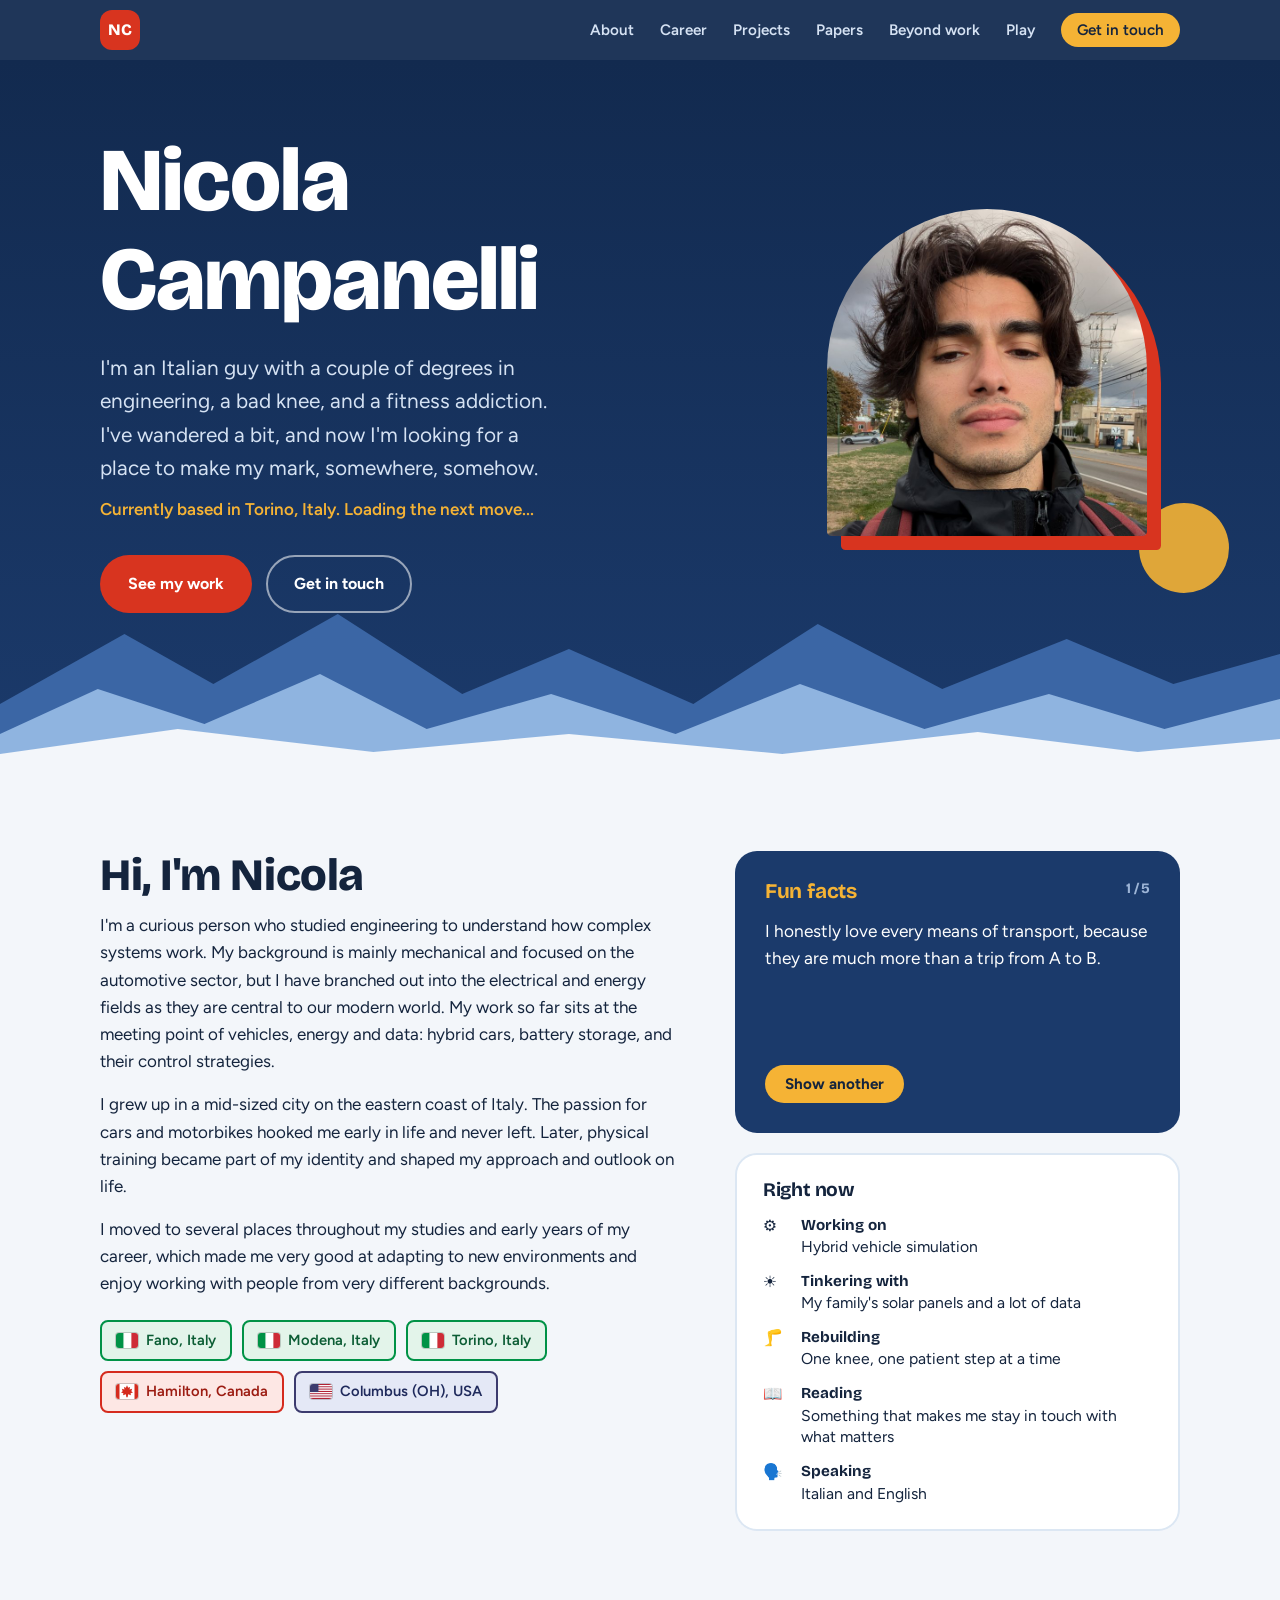
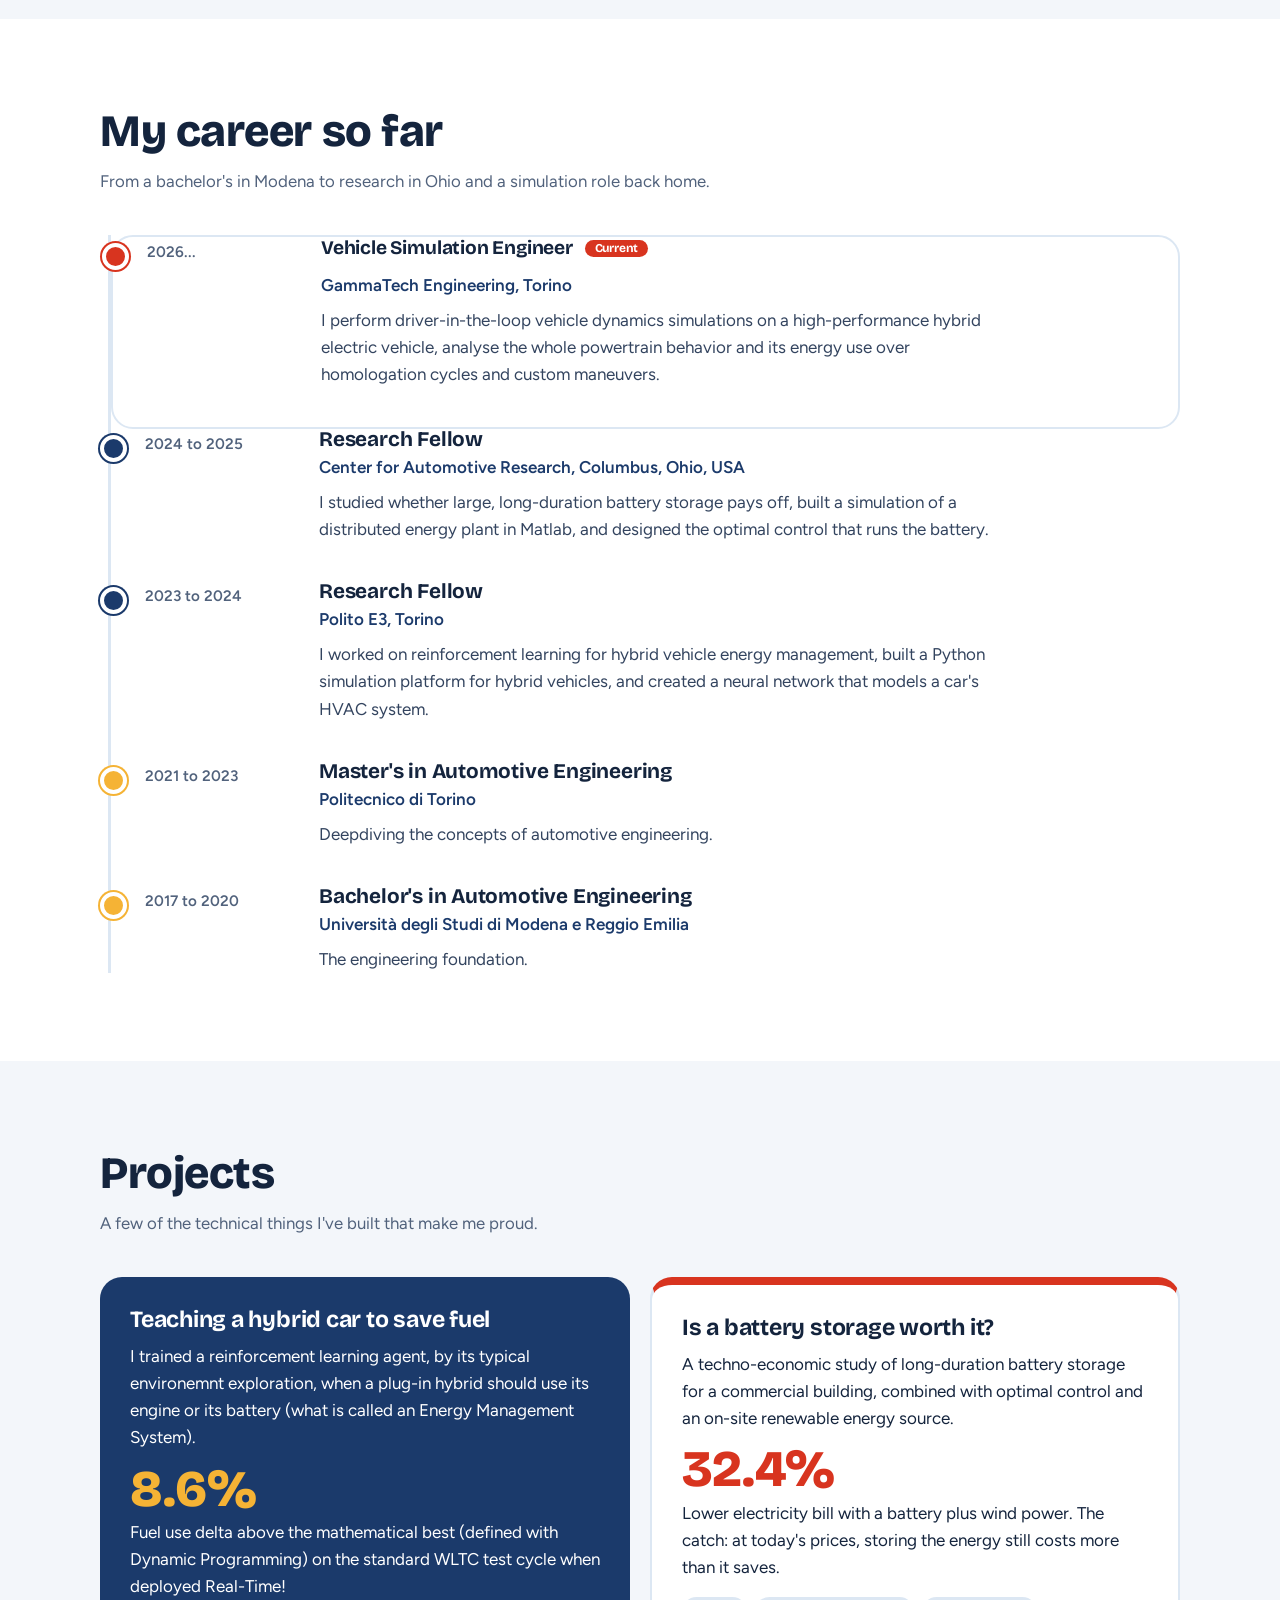
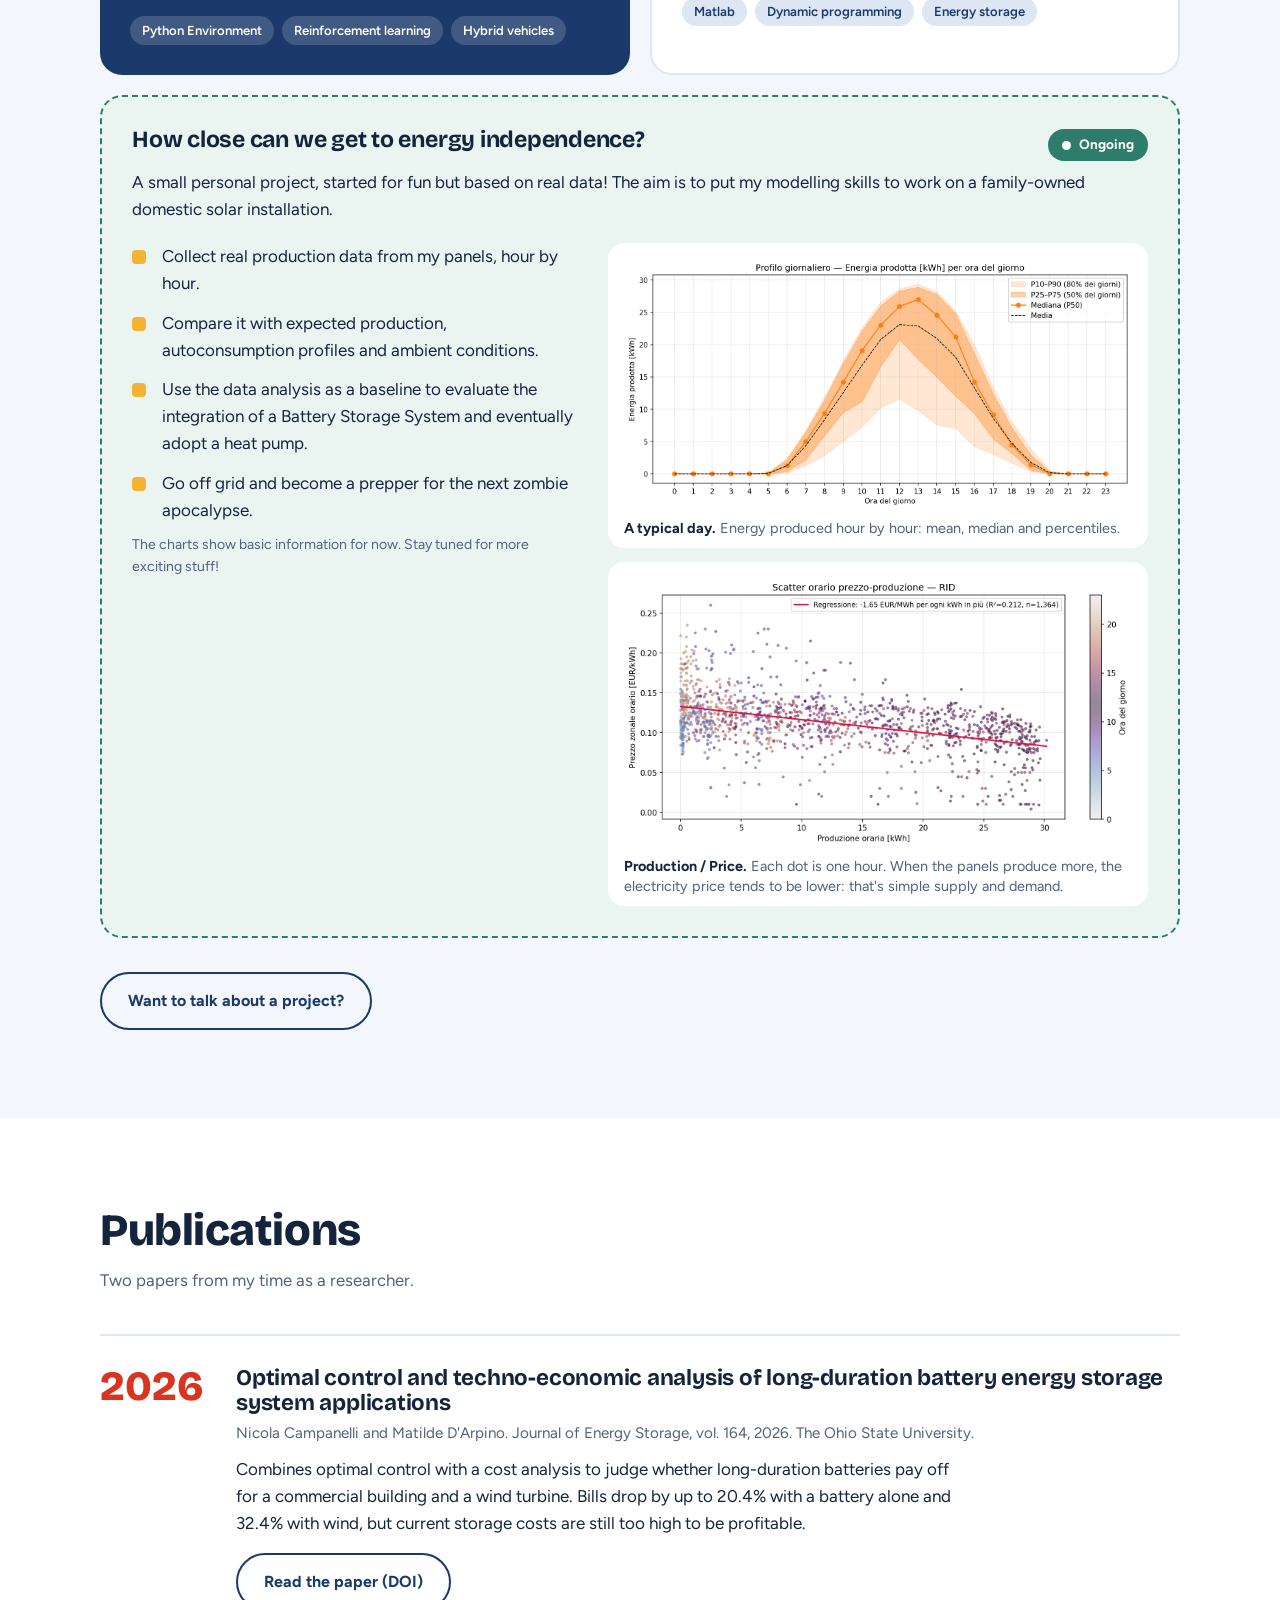
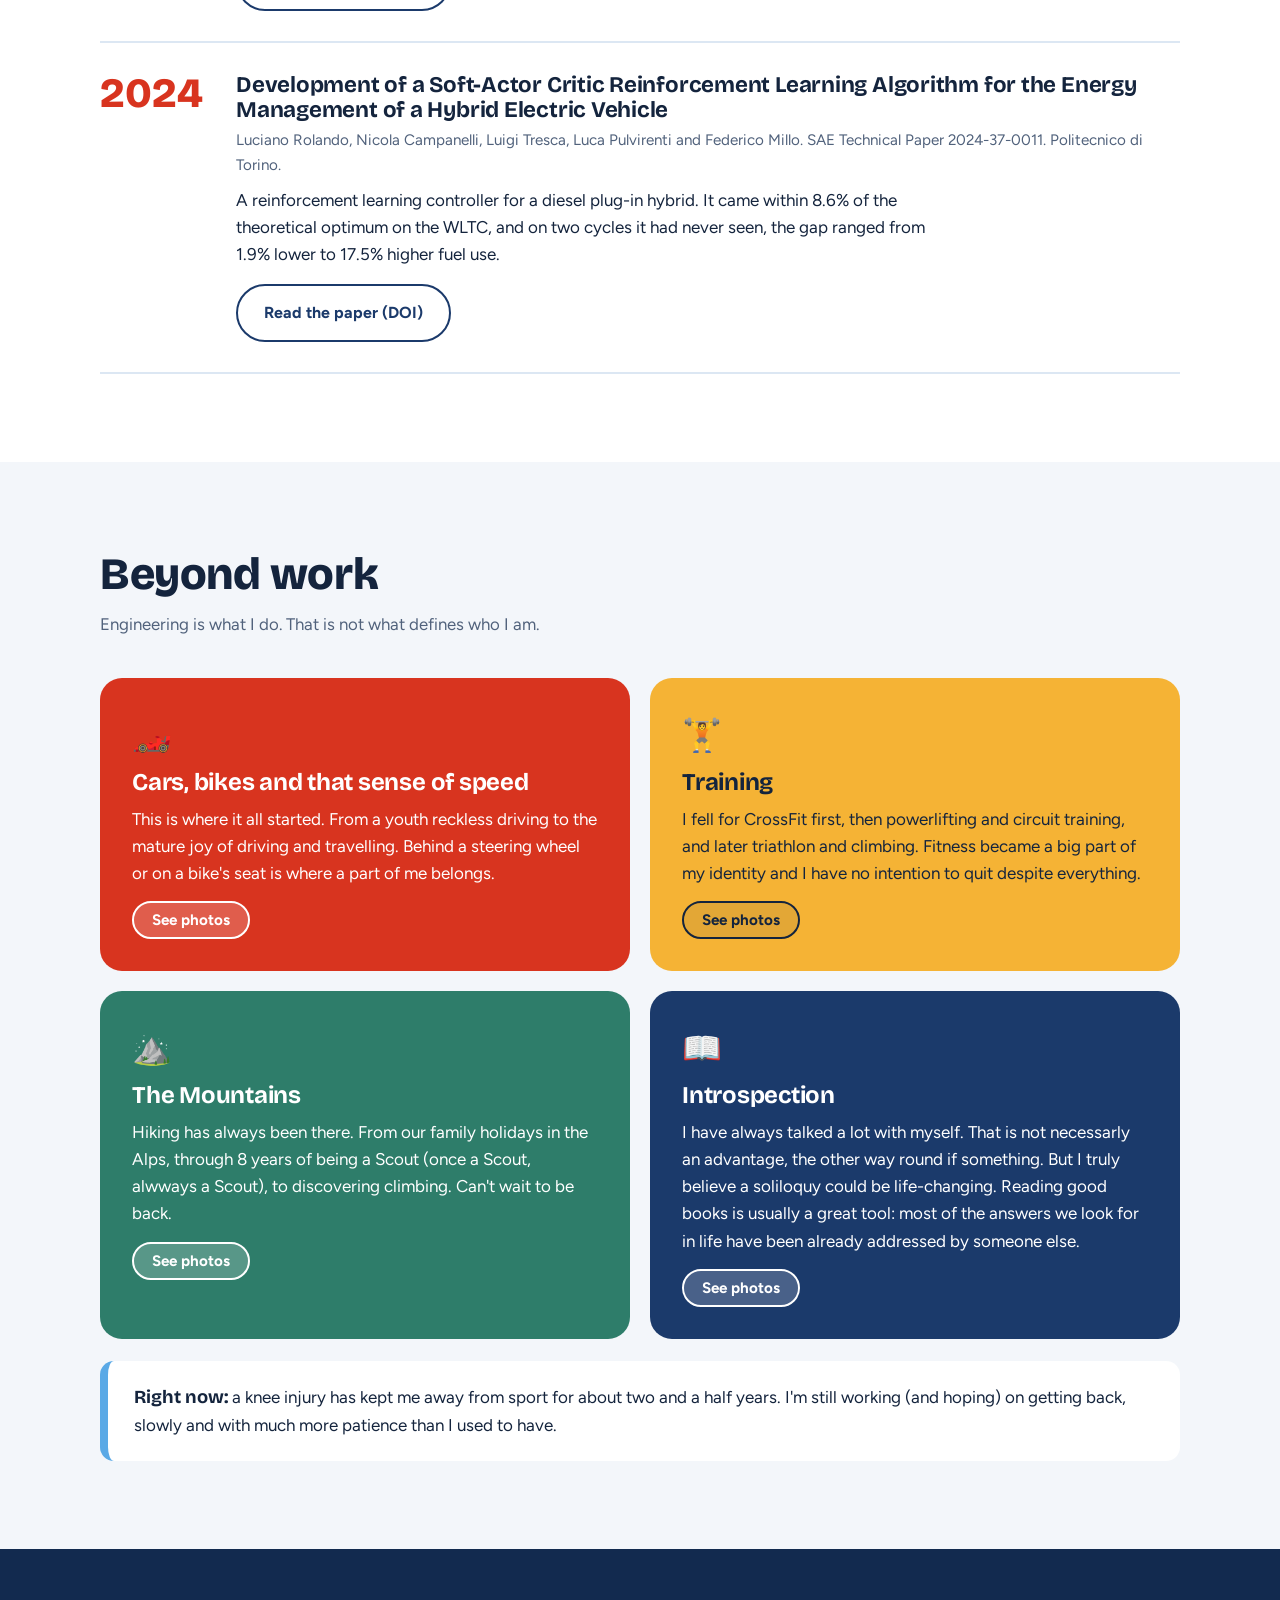
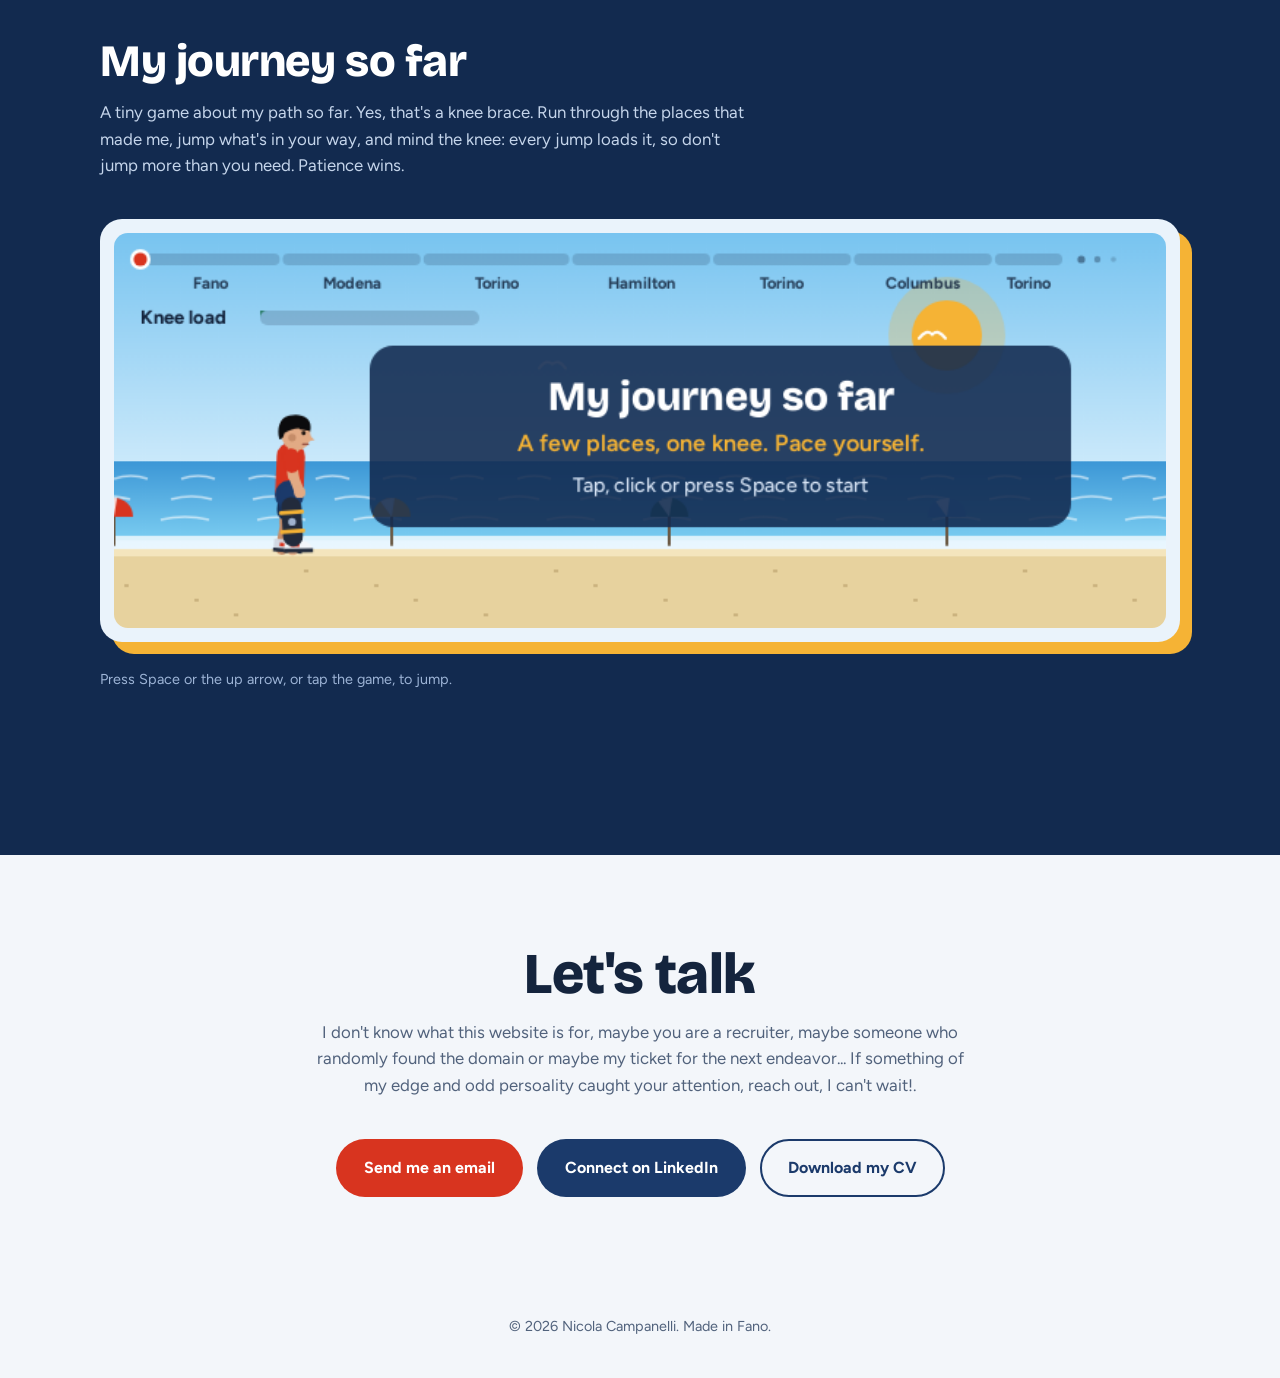
==== index.html @ a899ce7f "Add files via upload" ====
<!DOCTYPE html>
<html lang="en">
<head>
<meta charset="utf-8">
<meta name="viewport" content="width=device-width, initial-scale=1">
<title>Nicola | Not lost, on his own path</title>
<meta name="description" content="Nicola Campanelli is a simulation engineer from Torino, Italy, working on hybrid vehicles, energy management and battery storage.">
<link rel="preconnect" href="https://fonts.googleapis.com">
<link rel="preconnect" href="https://fonts.gstatic.com" crossorigin>
<link href="https://fonts.googleapis.com/css2?family=Bricolage+Grotesque:opsz,wght@12..96,500;12..96,700;12..96,800&family=Figtree:wght@400;500;600;700&display=swap" rel="stylesheet">
<style>
:root{
  --bg:#F3F6FA; --ink:#14243D; --navy:#1B3A6B; --navy-deep:#122A4F;
  --red:#D8341F; --amber:#F5B335; --pine:#2E7D6A; --sky:#5AA9E6;
  --mist:#DCE7F3; --muted:#51627C; --white:#fff;
  --display:'Bricolage Grotesque','Segoe UI',system-ui,sans-serif;
  --body:'Figtree','Segoe UI',system-ui,sans-serif;
}
*{box-sizing:border-box;margin:0;padding:0}
html{scroll-behavior:smooth;scroll-padding-top:72px}
body{font-family:var(--body);background:var(--bg);color:var(--ink);line-height:1.6;font-size:17px;-webkit-font-smoothing:antialiased}
img,svg,canvas{display:block;max-width:100%}
a{color:inherit}
:focus-visible{outline:3px solid var(--amber);outline-offset:3px;border-radius:4px}
.wrap{width:min(1080px,92vw);margin-inline:auto}
section{padding:88px 0}
h1,h2,h3{font-family:var(--display);line-height:1.1;letter-spacing:-.01em}
h2{font-size:clamp(2rem,4.2vw,2.8rem);font-weight:800;margin-bottom:12px}
.lede{color:var(--muted);max-width:60ch;margin-bottom:40px;font-size:1.05rem}

/* Buttons */
.btn{display:inline-flex;align-items:center;gap:8px;padding:14px 26px;border-radius:999px;font-weight:700;font-size:1rem;text-decoration:none;border:2px solid transparent;cursor:pointer;font-family:var(--body);transition:transform .15s ease, background .15s ease}
.btn:hover{transform:translateY(-2px)}
.btn-red{background:var(--red);color:#fff}
.btn-red:hover{background:#b92a17}
.btn-ghost{border-color:rgba(255,255,255,.55);color:#fff}
.btn-ghost:hover{background:rgba(255,255,255,.12)}
.btn-dark{background:var(--navy);color:#fff}
.btn-dark:hover{background:var(--navy-deep)}
.btn-line{border-color:var(--navy);color:var(--navy)}
.btn-line:hover{background:var(--navy);color:#fff}

/* Nav */
nav{position:sticky;top:0;z-index:20;background:rgba(18,42,79,.94);backdrop-filter:blur(8px)}
nav .wrap{display:flex;justify-content:space-between;align-items:center;height:60px}
.logo{font-family:var(--display);font-weight:800;color:#fff;text-decoration:none;font-size:1.15rem}
nav ul{display:flex;gap:26px;list-style:none}
nav ul a{color:#D5E2F3;text-decoration:none;font-weight:600;font-size:.95rem}
nav ul a:hover{color:#fff}
nav ul a.nav-cta{background:var(--amber);color:var(--ink);padding:8px 16px;border-radius:999px}

/* Hero */
.hero{background:linear-gradient(180deg,var(--navy-deep) 0%,var(--navy) 100%);color:#fff;padding:72px 0 0;position:relative;overflow:hidden}
.hero .wrap{display:grid;grid-template-columns:1.25fr .75fr;gap:48px;align-items:center;padding-bottom:150px}
.hero h1{font-size:clamp(3rem,7.5vw,5.6rem);font-weight:800;margin-bottom:22px}
.hero p.tag{font-size:clamp(1.1rem,2vw,1.3rem);color:#D5E2F3;max-width:36ch;margin-bottom:12px}
.hero p.where{color:var(--amber);font-weight:600;margin-bottom:32px}
.hero .actions{display:flex;flex-wrap:wrap;gap:14px}
.portrait{justify-self:center;width:min(320px,70vw);aspect-ratio:560/572;border-radius:999px 999px 28px 28px;object-fit:cover;box-shadow:14px 14px 0 var(--red);background:var(--mist)}
.sun{position:absolute;right:4%;bottom:170px;width:90px;height:90px;border-radius:50%;background:var(--amber);opacity:.9;z-index:0}
.hero .wrap{position:relative;z-index:1}
.ridge{position:absolute;left:0;right:0;bottom:-1px;width:100%;height:170px;z-index:2}

/* About */
.about-grid{display:grid;grid-template-columns:1.3fr 1fr;gap:56px;align-items:start}
.about p{margin-bottom:16px}
.places{display:flex;flex-wrap:wrap;gap:10px;margin:22px 0 4px}
.chip{padding:7px 14px;border-radius:8px;font-weight:600;font-size:.92rem;background:var(--mist);color:var(--navy)}
.chip.c2{background:#FCE9C0;color:#6b4700}
.chip.c3{background:#D6EEE7;color:#17564a}
.chip.c4{background:#F9D8D3;color:#8a1f10}
.facts{background:var(--navy);color:#fff;border-radius:22px;padding:30px;position:relative}
.facts h3{font-size:1.3rem;margin-bottom:14px;color:var(--amber)}
.facts p#fact-text{min-height:7.5em;font-size:1.08rem;margin-bottom:18px}
.facts button{background:var(--amber);color:var(--ink);border:0;border-radius:999px;padding:10px 20px;font-weight:700;cursor:pointer;font-family:var(--body);font-size:.95rem}
.facts button:hover{background:#ffc654}
.facts .count{float:right;color:#9db4d6;font-size:.9rem}
.langs{margin-top:24px;display:grid;gap:10px}
.lang{display:grid;grid-template-columns:90px 1fr 36px;align-items:center;gap:10px;font-size:.95rem}
.lang .bar{height:8px;border-radius:99px;background:var(--mist);overflow:hidden}
.lang .bar i{display:block;height:100%;background:var(--pine);border-radius:99px}
.lang span:last-child{color:var(--muted);font-weight:600}

/* Career */
.career{background:#fff}
.timeline{list-style:none;border-left:3px solid var(--mist);margin-left:8px}
.timeline li{position:relative;padding:0 0 38px 34px;display:grid;grid-template-columns:150px 1fr;gap:12px 24px}
.timeline li:last-child{padding-bottom:0}
.timeline li::before{content:"";position:absolute;left:-11px;top:6px;width:19px;height:19px;border-radius:50%;background:var(--navy);border:4px solid #fff;box-shadow:0 0 0 2px var(--navy)}
.timeline li.edu::before{background:var(--amber);box-shadow:0 0 0 2px var(--amber)}
.timeline li.now::before{background:var(--red);box-shadow:0 0 0 2px var(--red)}
.timeline .when{color:var(--muted);font-weight:600;font-size:.95rem;padding-top:3px}
.timeline h3{font-size:1.3rem;margin-bottom:2px}
.timeline .org{color:var(--navy);font-weight:600;margin-bottom:8px}
.timeline p{color:#33445f;max-width:62ch}
.badge-now{display:inline-block;background:var(--red);color:#fff;font-size:.75rem;font-weight:700;padding:2px 10px;border-radius:99px;margin-left:8px;vertical-align:middle}

/* Projects */
.bento{display:grid;grid-template-columns:repeat(6,1fr);gap:20px}
.card{border-radius:22px;padding:30px;position:relative}
.s3{grid-column:span 3}.s2{grid-column:span 2}.s6{grid-column:span 6}
.card h3{font-size:1.45rem;margin-bottom:10px}
.card p{margin-bottom:12px}
.card .big{font-family:var(--display);font-weight:800;font-size:3.2rem;line-height:1;margin:6px 0 4px}
.card .tags{display:flex;flex-wrap:wrap;gap:8px;margin-top:16px}
.tags span{font-size:.82rem;font-weight:600;padding:4px 12px;border-radius:99px;background:rgba(255,255,255,.16)}
.card.navy{background:var(--navy);color:#fff}
.card.navy .big{color:var(--amber)}
.card.white{background:#fff;border:2px solid var(--mist);border-top:8px solid var(--red)}
.card.white .big{color:var(--red)}
.card.white .tags span{background:var(--mist);color:var(--navy)}
.card.sky{background:#D8EAFA}
.card.sun-c{background:#FCEBC5}
.card.mint{background:#D6EEE7}
.card.sky .tags span,.card.sun-c .tags span,.card.mint .tags span{background:rgba(20,36,61,.1);color:var(--ink)}
.card.small h3{font-size:1.2rem}
.card.small p{font-size:.98rem}

/* Solar */
.solar{background:#EAF5F1;border:2px dashed var(--pine)}
.solar-top{display:flex;justify-content:space-between;gap:16px;flex-wrap:wrap;align-items:center;margin-bottom:6px}
.ongoing{display:inline-flex;align-items:center;gap:8px;background:var(--pine);color:#fff;font-weight:700;font-size:.85rem;padding:5px 14px;border-radius:99px}
.ongoing i{width:9px;height:9px;border-radius:50%;background:#fff;animation:pulse 1.8s ease-in-out infinite}
@keyframes pulse{50%{opacity:.25}}
.solar-grid{display:grid;grid-template-columns:.9fr 1.1fr;gap:34px;margin-top:20px}
.solar ul{list-style:none;display:grid;gap:12px}
.solar li{padding-left:30px;position:relative}
.solar li::before{content:"";position:absolute;left:0;top:7px;width:14px;height:14px;border-radius:4px;background:var(--amber)}
.charts{display:grid;gap:14px}
.chart{background:#fff;border-radius:16px;padding:16px 16px 10px;position:relative}
.chart h4{font-family:var(--display);font-size:1rem;margin-bottom:4px}
.chart .sample{position:absolute;top:14px;right:14px;font-size:.75rem;font-weight:700;background:#FCE9C0;color:#6b4700;padding:2px 10px;border-radius:99px}
.chart svg text{font-family:var(--body);font-size:11px;fill:var(--muted)}
.note{font-size:.88rem;color:var(--muted);margin-top:10px}

/* Publications */
.pubs{background:#fff}
.pub{display:grid;grid-template-columns:110px 1fr;gap:26px;padding:30px 0;border-top:2px solid var(--mist)}
.pub:last-child{border-bottom:2px solid var(--mist)}
.pub .yr{font-family:var(--display);font-weight:800;font-size:2.6rem;color:var(--red);line-height:1}
.pub h3{font-size:1.4rem;margin-bottom:6px}
.pub .meta{color:var(--muted);font-size:.95rem;margin-bottom:10px}
.pub p{max-width:66ch;margin-bottom:14px}

/* Beyond work */
.passions{display:grid;grid-template-columns:repeat(2,1fr);gap:20px}
.passion{border-radius:22px;padding:32px;min-height:210px}
.passion h3{font-size:1.5rem;margin-bottom:10px}
.passion .em{font-size:2rem;margin-bottom:8px}
.p-red{background:var(--red);color:#fff}
.p-amber{background:var(--amber);color:var(--ink)}
.p-pine{background:var(--pine);color:#fff}
.p-navy{background:var(--navy);color:#fff}
.knee{margin-top:22px;background:#fff;border-left:8px solid var(--sky);border-radius:14px;padding:22px 26px}
.knee strong{font-family:var(--display);font-size:1.15rem}

/* Game */
.play{background:var(--navy-deep);color:#fff}
.play .lede{color:#C5D5EB}
.game-box{background:#EAF3FB;border-radius:22px;padding:14px;box-shadow:12px 12px 0 var(--amber)}
#game{width:100%;height:auto;aspect-ratio:3/1;border-radius:14px;cursor:pointer;touch-action:manipulation;background:#EAF3FB}
.badges{display:grid;grid-template-columns:repeat(5,1fr);gap:12px;margin-top:30px}
.pb{background:rgba(255,255,255,.08);border-radius:14px;padding:14px 10px;text-align:center;opacity:.5;transition:all .3s}
.pb.on{opacity:1;background:var(--amber);color:var(--ink);transform:translateY(-4px)}
.pb .ic{font-size:1.9rem}
.pb b{display:block;font-family:var(--display);font-size:1rem}
.pb small{display:block;font-size:.8rem;line-height:1.3;margin-top:2px}
.game-msg{margin-top:20px;min-height:3.2em;font-size:1.1rem;color:var(--amber);font-weight:600}
.hint{color:#9db4d6;font-size:.9rem;margin-top:26px}

/* Contact */
.contact{text-align:center}
.contact h2{font-size:clamp(2.2rem,5vw,3.6rem)}
.contact .lede{margin-inline:auto}
.contact .actions{display:flex;flex-wrap:wrap;gap:14px;justify-content:center}
footer{padding:30px 0 40px;text-align:center;color:var(--muted);font-size:.9rem}

@media(max-width:860px){
  section{padding:64px 0}
  nav ul li:not(:last-child){display:none}
  .hero .wrap{grid-template-columns:1fr;padding-bottom:130px}
  .portrait{order:-1;width:min(240px,60vw);justify-self:start}
  .sun{right:8%;bottom:120px;width:60px;height:60px}
  .about-grid,.solar-grid{grid-template-columns:1fr}
  .s3,.s2{grid-column:span 6}
  .passions{grid-template-columns:1fr}
  .timeline li{grid-template-columns:1fr;gap:2px}
  .pub{grid-template-columns:1fr;gap:6px}
  .badges{grid-template-columns:repeat(2,1fr)}
}
@media(prefers-reduced-motion:reduce){
  html{scroll-behavior:auto}
  .ongoing i{animation:none}
  .btn,.pb{transition:none}
}

/* ===== Additions: monogram, popups, Now card, viewer, charts, game ===== */
.logo{display:inline-flex;align-items:center}
.logo span{display:grid;place-items:center;width:40px;height:40px;border-radius:12px;background:var(--red);color:#fff;font-family:var(--display);font-weight:800;font-size:1rem;letter-spacing:.02em}

.has-pop{position:relative;display:inline-block}
.pop{position:absolute;z-index:30;left:0;top:calc(100% + 14px);width:min(330px,82vw);background:#fff;color:var(--ink);border-radius:16px;padding:14px 18px;font-size:.95rem;line-height:1.45;font-weight:500;box-shadow:0 12px 32px rgba(10,20,40,.3);opacity:0;visibility:hidden;transform:translateY(-6px);transition:opacity .18s,transform .18s,visibility .18s;text-align:left}
.pop::before{content:"";position:absolute;top:-7px;left:30px;width:14px;height:14px;background:inherit;transform:rotate(45deg);border-radius:3px}
.pop::after{content:"";position:absolute;left:0;right:0;top:-18px;height:18px}
.has-pop:hover .pop,.has-pop:focus-within .pop,.has-pop.open .pop{opacity:1;visibility:visible;transform:none}
.pop b{font-family:var(--display)}
.pop a{color:var(--red);font-weight:700}
.pop-fun{background:var(--amber)}
.pop-fun a{color:var(--ink)}
.pub .has-pop{margin-top:2px}

.now{margin-top:20px;background:#fff;border:2px solid var(--mist);border-radius:22px;padding:24px 26px}
.now h3{font-size:1.2rem;margin-bottom:14px}
.now ul{list-style:none;display:grid;gap:13px}
.now li{display:grid;grid-template-columns:30px 1fr;gap:8px;align-items:start;font-size:.98rem;line-height:1.4}
.now li b{display:block;font-family:var(--display);font-size:.95rem}

/* charts */
.chart{margin:0}
.zoom{display:block;width:100%;border:0;background:none;padding:0;cursor:zoom-in}
.zoom img{width:100%;height:auto;border-radius:10px}
.chart figcaption{font-size:.9rem;color:var(--muted);margin-top:8px;line-height:1.4}
.chart figcaption b{color:var(--ink)}

/* passions are clickable */
.passion{position:relative;cursor:pointer;transition:transform .2s ease}
.passion:hover{transform:translateY(-4px)}
.see-btn{margin-top:14px;background:rgba(255,255,255,.2);color:inherit;border:2px solid currentColor;border-radius:99px;padding:8px 18px;font-weight:700;cursor:pointer;font-family:var(--body);font-size:.95rem}
.see-btn:hover{background:rgba(255,255,255,.35)}
.p-amber .see-btn{background:rgba(20,36,61,.08)}

/* photo viewer */
.viewer[hidden]{display:none}
.viewer{position:fixed;inset:0;z-index:100;background:rgba(10,20,40,.84);display:grid;place-items:center;padding:14px}
.viewer-panel{background:#fff;color:var(--ink);border-radius:22px;width:min(900px,100%);max-height:94vh;display:flex;flex-direction:column;overflow:hidden}
.viewer-head{display:flex;justify-content:space-between;align-items:center;gap:12px;padding:16px 20px 10px}
.viewer-head h3{font-size:1.25rem}
.viewer-close{flex:none;width:42px;height:42px;border-radius:50%;border:0;background:var(--mist);color:var(--ink);font-size:1.4rem;cursor:pointer}
.viewer-track{display:flex;overflow-x:auto;scroll-snap-type:x mandatory;scrollbar-width:none;-webkit-overflow-scrolling:touch;overscroll-behavior-x:contain}
.viewer-track::-webkit-scrollbar{display:none}
.slide{flex:0 0 100%;scroll-snap-align:center;display:grid;place-items:center;padding:0 20px}
.slide img{max-width:100%;max-height:62vh;border-radius:12px;object-fit:contain}
.slide .ph{width:100%;aspect-ratio:16/10;max-height:62vh;border-radius:14px;display:grid;place-content:center;gap:6px;text-align:center;color:#fff;font-weight:700;padding:20px;font-size:1.05rem}
.slide .ph.dark{color:var(--ink)}
.slide .ph .em{font-size:3.4rem;line-height:1}
.slide .ph small{font-weight:500;opacity:.9;font-size:.9rem}
.viewer-bar{display:flex;align-items:center;justify-content:space-between;padding:12px 20px 2px}
.viewer-bar[hidden]{display:none}
.vbtn{width:44px;height:44px;border-radius:50%;border:2px solid var(--navy);background:#fff;color:var(--navy);font-size:1.3rem;cursor:pointer}
.vbtn:hover{background:var(--navy);color:#fff}
.dots{display:flex;gap:8px}
.dots i{width:9px;height:9px;border-radius:50%;background:var(--mist)}
.dots i.on{background:var(--red)}
#viewer-cap{padding:6px 24px 20px;color:var(--muted);text-align:center;min-height:2.6em;font-size:.95rem}

/* game */
#game{aspect-ratio:8/3}
.hint{margin-top:26px}
.game-cta{margin-top:18px}
.game-cta[hidden]{display:none}

/* slide with a link (video) */
.media{position:relative;display:inline-block;max-width:100%;line-height:0}
.media img{display:block}
.vlink{position:absolute;inset:0;display:flex;align-items:flex-end;justify-content:center;padding-bottom:18px;text-decoration:none;border-radius:12px;background:linear-gradient(180deg,rgba(0,0,0,0) 55%,rgba(0,0,0,.45) 100%)}
.vlink span{background:var(--red);color:#fff;font-weight:700;font-size:1rem;line-height:1.2;padding:12px 22px;border-radius:999px;box-shadow:0 6px 18px rgba(0,0,0,.35);transition:transform .15s ease}
.vlink:hover span,.vlink:focus-visible span{transform:scale(1.06)}
@media(prefers-reduced-motion:reduce){.pop,.passion{transition:none}.vlink span{transition:none}}
.portrait{height:auto}
.hero .wrap{z-index:3}
/* hero bubble: above the button on small screens, to its right on wide ones */
.hero .pop{top:auto;bottom:calc(100% + 14px)}
.hero .pop::before{top:auto;bottom:-7px}
.hero .pop::after{top:auto;bottom:-18px}
@media(min-width:1000px){
  .hero .pop{bottom:auto;top:-8px;left:calc(100% + 16px);transform:translateX(-6px)}
  .hero .has-pop:hover .pop,.hero .has-pop:focus-within .pop,.hero .has-pop.open .pop{transform:none}
  .hero .pop::before{top:24px;bottom:auto;left:-7px}
  .hero .pop::after{top:0;bottom:0;left:-18px;right:auto;width:18px;height:auto}
}

.chip{display:inline-flex;align-items:center;gap:8px}
.chip::before{content:"";width:22px;height:15px;border-radius:3px;background:var(--flag) center/cover no-repeat;box-shadow:0 0 0 1px rgba(0,0,0,.18)}
.chip.it{--flag:url("data:image/svg+xml,%3Csvg%20xmlns%3D%22http%3A//www.w3.org/2000/svg%22%20viewBox%3D%220%200%203%202%22%3E%3Crect%20width%3D%221%22%20height%3D%222%22%20fill%3D%22%23009246%22/%3E%3Crect%20x%3D%221%22%20width%3D%221%22%20height%3D%222%22%20fill%3D%22%23fff%22/%3E%3Crect%20x%3D%222%22%20width%3D%221%22%20height%3D%222%22%20fill%3D%22%23CE2B37%22/%3E%3C/svg%3E");background:#E3F4EA;color:#0B5C34;border:2px solid #009246}
.chip.ca{--flag:url("data:image/svg+xml,%3Csvg%20xmlns%3D%22http%3A//www.w3.org/2000/svg%22%20viewBox%3D%220%200%204%202%22%3E%3Crect%20width%3D%224%22%20height%3D%222%22%20fill%3D%22%23fff%22/%3E%3Crect%20width%3D%221%22%20height%3D%222%22%20fill%3D%22%23D52B1E%22/%3E%3Crect%20x%3D%223%22%20width%3D%221%22%20height%3D%222%22%20fill%3D%22%23D52B1E%22/%3E%3Cpolygon%20points%3D%222.000%2C0.150%202.153%2C0.490%202.408%2C0.388%202.340%2C0.745%202.680%2C0.617%202.578%2C0.958%202.799%2C1.136%202.476%2C1.221%202.527%2C1.493%202.153%2C1.374%202.085%2C1.765%201.915%2C1.765%201.847%2C1.374%201.473%2C1.493%201.524%2C1.221%201.201%2C1.136%201.422%2C0.958%201.320%2C0.617%201.660%2C0.745%201.592%2C0.388%201.847%2C0.490%22%20fill%3D%22%23D52B1E%22/%3E%3C/svg%3E");background:#FDE7E4;color:#9C1C12;border:2px solid #D52B1E}
.chip.us{--flag:url("data:image/svg+xml,%3Csvg%20xmlns%3D%22http%3A//www.w3.org/2000/svg%22%20viewBox%3D%220%200%2019%2010%22%3E%3Crect%20y%3D%220.000%22%20width%3D%2219%22%20height%3D%220.769%22%20fill%3D%22%23B22234%22/%3E%3Crect%20y%3D%220.769%22%20width%3D%2219%22%20height%3D%220.769%22%20fill%3D%22%23fff%22/%3E%3Crect%20y%3D%221.538%22%20width%3D%2219%22%20height%3D%220.769%22%20fill%3D%22%23B22234%22/%3E%3Crect%20y%3D%222.308%22%20width%3D%2219%22%20height%3D%220.769%22%20fill%3D%22%23fff%22/%3E%3Crect%20y%3D%223.077%22%20width%3D%2219%22%20height%3D%220.769%22%20fill%3D%22%23B22234%22/%3E%3Crect%20y%3D%223.846%22%20width%3D%2219%22%20height%3D%220.769%22%20fill%3D%22%23fff%22/%3E%3Crect%20y%3D%224.615%22%20width%3D%2219%22%20height%3D%220.769%22%20fill%3D%22%23B22234%22/%3E%3Crect%20y%3D%225.385%22%20width%3D%2219%22%20height%3D%220.769%22%20fill%3D%22%23fff%22/%3E%3Crect%20y%3D%226.154%22%20width%3D%2219%22%20height%3D%220.769%22%20fill%3D%22%23B22234%22/%3E%3Crect%20y%3D%226.923%22%20width%3D%2219%22%20height%3D%220.769%22%20fill%3D%22%23fff%22/%3E%3Crect%20y%3D%227.692%22%20width%3D%2219%22%20height%3D%220.769%22%20fill%3D%22%23B22234%22/%3E%3Crect%20y%3D%228.462%22%20width%3D%2219%22%20height%3D%220.769%22%20fill%3D%22%23fff%22/%3E%3Crect%20y%3D%229.231%22%20width%3D%2219%22%20height%3D%220.769%22%20fill%3D%22%23B22234%22/%3E%3Crect%20width%3D%227.6%22%20height%3D%225.385%22%20fill%3D%22%233C3B6E%22/%3E%3C/svg%3E");background:#E4E8F6;color:#1F2A5C;border:2px solid #3C3B6E}
nav .pop{left:auto;right:0}
nav .pop::before{left:auto;right:30px}
</style>
</head>
<body>

<nav aria-label="Main">
  <div class="wrap">
    <a class="logo" href="#top" aria-label="Back to top"><span>NC</span></a>
    <ul>
      <li><a href="#about">About</a></li>
      <li><a href="#career">Career</a></li>
      <li><a href="#projects">Projects</a></li>
      <li><a href="#publications">Papers</a></li>
      <li><a href="#beyond">Beyond work</a></li>
      <li><a href="#play">Play</a></li>
      <li class="has-pop" data-touchfirst="1"><a class="nav-cta" href="#contact" aria-describedby="pop-nav">Get in touch</a><div class="pop pop-fun" id="pop-nav" role="tooltip"><b>Wait, one thing before you write:</b> please don't introduce me to a new tech field, a new sport or a good book. I'm a nerd at heart, I already like too many things and I want one life to be enough...</div></li>
    </ul>
  </div>
</nav>

<header class="hero" id="top">
  <div class="sun" aria-hidden="true"></div>
  <div class="wrap">
    <div>
      <h1>Nicola Campanelli</h1>
      <p class="tag">I'm an Italian guy with a couple of degrees in engineering, 
        a bad knee, and a fitness addiction. I've wandered a bit, and now I'm looking for a place to make my mark, somewhere, somehow.</p>
      <p class="where">Currently based in Torino, Italy. Loading the next move...</p>
      <div class="actions">
        <a class="btn btn-red" href="#projects">See my work</a>
        <div class="has-pop" data-touchfirst="1">
          <a class="btn btn-ghost" href="#contact" aria-describedby="pop-hero">Get in touch</a>
          <div class="pop pop-fun" id="pop-hero" role="tooltip"><b>Wait, one thing before you write:</b> please don't introduce me to a new tech field, a new sport or a good book. I'm a nerd at heart, I already like too many things and I want one life to be enough...</div>
        </div>
      </div>
    </div>
    <img class="portrait" src="images/nicola.jpg" alt="Portrait of Nicola Campanelli" width="720" height="736">
  </div>
  <svg class="ridge" viewBox="0 0 1440 170" preserveAspectRatio="none" aria-hidden="true">
    <path d="M0 110 L140 40 L240 90 L380 20 L520 100 L640 55 L780 110 L920 30 L1060 95 L1200 45 L1320 90 L1440 60 L1440 170 L0 170Z" fill="#3B66A5"/>
    <path d="M0 140 L110 95 L230 130 L360 80 L480 135 L620 100 L760 140 L900 90 L1040 135 L1180 100 L1310 135 L1440 105 L1440 170 L0 170Z" fill="#8FB4E0"/>
    <path d="M0 160 L200 135 L420 158 L640 140 L880 160 L1100 138 L1280 158 L1440 145 L1440 170 L0 170Z" fill="#F3F6FA"/>
  </svg>
</header>

<main>
<section id="about" class="about">
  <div class="wrap about-grid">
    <div>
      <h2>Hi, I'm Nicola</h2>
      <p>I'm a curious person who studied engineering to understand how complex systems work. My background is mainly mechanical and focused on the automotive sector, 
          but I have branched out into the electrical and energy fields as they are central to our modern world. 
          My work so far sits at the meeting point of vehicles, energy and data: hybrid cars, battery storage, and their control strategies.</p>
      <p>I grew up in a mid-sized city on the eastern coast of Italy. The passion for cars and motorbikes hooked me early in life and never left. Later, physical training
          became part of my identity and shaped my approach and outlook on life.</p>
      <p>I moved to several places throughout my studies and early years of my career, which made me very good at adapting to new environments and enjoy working
          with people from very different backgrounds.</p>
      <div class="places" aria-label="Places I've lived and studied">
        <span class="chip it">Fano, Italy</span>
        <span class="chip it">Modena, Italy</span>
        <span class="chip it">Torino, Italy</span>
        <span class="chip ca">Hamilton, Canada</span>
        <span class="chip us">Columbus (OH), USA</span>
      </div>
    </div>
    <div>
      <div class="facts">
        <h3>Fun facts <span class="count" id="fact-count">1 / 5</span></h3>
        <p id="fact-text" aria-live="polite"></p>
        <button type="button" id="fact-btn">Show another</button>
      </div>
      <div class="now">
        <h3>Right now</h3>
        <ul>
          <li><span aria-hidden="true">⚙️</span><div><b>Working on</b>Hybrid vehicle simulation</div></li>
          <li><span aria-hidden="true">☀️</span><div><b>Tinkering with</b>My family's solar panels and a lot of data</div></li>
          <li><span aria-hidden="true">🦵</span><div><b>Rebuilding</b>One knee, one patient step at a time</div></li>
          <li><span aria-hidden="true">📖</span><div><b>Reading</b>Something that makes me stay in touch with what matters</div></li>
          <li><span aria-hidden="true">🗣️</span><div><b>Speaking</b>Italian and English</div></li>
        </ul>
      </div>
    </div>
  </div>
</section>

<section id="career" class="career">
  <div class="wrap">
    <h2>My career so far</h2>
    <p class="lede">From a bachelor's in Modena to research in Ohio and a simulation role back home.</p>
    <ol class="timeline">
      <li class="now">
        <div class="when">2026...</div>
        <div>
          <h3>Vehicle Simulation Engineer <span class="badge-now">Current</span></h3>
          <div class="org">GammaTech Engineering, Torino</div>
          <p>I perform driver-in-the-loop vehicle dynamics simulations on a high-performance hybrid electric vehicle, analyse the whole powertrain behavior and 
            its energy use over homologation cycles and custom maneuvers.</p>
        </div>
      </li>
      <li>
        <div class="when">2024 to 2025</div>
        <div>
          <h3>Research Fellow</h3>
          <div class="org">Center for Automotive Research, Columbus, Ohio, USA</div>
          <p>I studied whether large, long-duration battery storage pays off, built a simulation of a distributed energy plant in Matlab, and designed the optimal control that runs the battery.</p>
        </div>
      </li>
      <li>
        <div class="when">2023 to 2024</div>
        <div>
          <h3>Research Fellow</h3>
          <div class="org">Polito E3, Torino</div>
          <p>I worked on reinforcement learning for hybrid vehicle energy management, built a Python simulation platform for hybrid vehicles, and created a neural network that models a car's HVAC system.</p>
        </div>
      </li>
      <li class="edu">
        <div class="when">2021 to 2023</div>
        <div>
          <h3>Master's in Automotive Engineering</h3>
          <div class="org">Politecnico di Torino</div>
          <p>Deepdiving the concepts of automotive engineering.</p>
        </div>
      </li>
      <li class="edu">
        <div class="when">2017 to 2020</div>
        <div>
          <h3>Bachelor's in Automotive Engineering</h3>
          <div class="org">Università degli Studi di Modena e Reggio Emilia</div>
          <p>The engineering foundation.</p>
        </div>
      </li>
    </ol>
  </div>
</section>

<section id="projects">
  <div class="wrap">
    <h2>Projects</h2>
    <p class="lede">A few of the technical things I've built that make me proud.</p>
    <div class="bento">

      <article class="card navy s3">
        <h3>Teaching a hybrid car to save fuel</h3>
        <p>I trained a reinforcement learning agent, by its typical environemnt exploration, when a plug-in hybrid should use its engine or its battery (what is called an Energy Management System).</p>
        <div class="big">8.6%</div>
        <p>Fuel use delta above the mathematical best (defined with Dynamic Programming) on the standard WLTC test cycle when deployed Real-Time!</p>
        <div class="tags"><span>Python Environment</span><span>Reinforcement learning</span><span>Hybrid vehicles</span></div>
      </article>

      <article class="card white s3">
        <h3>Is a battery storage worth it?</h3>
        <p>A techno-economic study of long-duration battery storage for a commercial building, combined with optimal control and an on-site renewable energy source.</p>
        <div class="big">32.4%</div>
        <p>Lower electricity bill with a battery plus wind power. The catch: at today's prices, storing the energy still costs more than it saves.</p>
        <div class="tags"><span>Matlab</span><span>Dynamic programming</span><span>Energy storage</span></div>
      </article>

      <article class="card solar s6" id="solar">
        <div class="solar-top">
          <h3>How close can we get to energy independence?</h3>
          <span class="ongoing"><i></i> Ongoing</span>
        </div>
        <p>A small personal project, started for fun but based on real data! The aim is to put my modelling skills to work on a family-owned domestic solar installation.</p>
        <div class="solar-grid">
          <div>
            <ul>
              <li>Collect real production data from my panels, hour by hour.</li>
              <li>Compare it with expected production, autoconsumption profiles and ambient conditions.</li>
              <li>Use the data analysis as a baseline to evaluate the integration of a Battery Storage System and eventually adopt a heat pump.</li>
              <li>Go off grid and become a prepper for the next zombie apocalypse.</li>
            </ul>
            <p class="note">The charts show basic information for now. Stay tuned for more exciting stuff!</p>
          </div>
          <div class="charts">
            <figure class="chart">
              <button type="button" class="zoom" data-zoom="images/solar-daily-profile.png" data-title="A typical day of production" data-cap="Energy produced by hour of the day. The line is the median day, the bands show how much days vary.">
                <img src="images/solar-daily-profile.png" alt="Chart of the energy produced by the solar panels for each hour of the day. The median day peaks at around 27 kWh at 1 pm, with wide variation between sunny and cloudy days." width="1483" height="732" loading="lazy">
              </button>
              <figcaption><b>A typical day.</b> Energy produced hour by hour: mean, median and percentiles.</figcaption>
            </figure>
            <figure class="chart">
              <button type="button" class="zoom" data-zoom="images/solar-price-vs-production.png" data-title="Price vs. production" data-cap="Each dot is one hour. The more the panels produce, the lower the zonal price tends to be.">
                <img src="images/solar-price-vs-production.png" alt="Scatter chart of hourly zonal electricity price against hourly solar production. The price tends to fall as production rises, by about 1.65 EUR per MWh for each extra kWh." width="1378" height="732" loading="lazy">
              </button>
              <figcaption><b>Production / Price.</b> Each dot is one hour. When the panels produce more, the electricity price tends to be lower: that's simple supply and demand.</figcaption>
            </figure>
          </div>
        </div>
      </article>

    </div>
    <div style="margin-top:34px"><a class="btn btn-line" href="#contact">Want to talk about a project?</a></div>
  </div>
</section>

<section id="publications" class="pubs">
  <div class="wrap">
    <h2>Publications</h2>
    <p class="lede">Two papers from my time as a researcher.</p>

    <article class="pub">
      <div class="yr">2026</div>
      <div>
        <h3>Optimal control and techno-economic analysis of long-duration battery energy storage system applications</h3>
        <div class="meta">Nicola Campanelli and Matilde D'Arpino. Journal of Energy Storage, vol. 164, 2026. The Ohio State University.</div>
        <p>Combines optimal control with a cost analysis to judge whether long-duration batteries pay off for a commercial building and a wind turbine. Bills drop by up to 20.4% with a battery alone and 32.4% with wind, but current storage costs are still too high to be profitable.</p>
        <div class="has-pop" data-persist="1">
          <a class="btn btn-line" href="https://doi.org/10.1016/j.est.2026.121863" target="_blank" rel="noopener">Read the paper (DOI)</a>
          <div class="pop" role="note"><b>:)</b> Paywall in the way? If you're interested, just ask and I'll gladly send you the paper. <a href="mailto:nicola.campanelli27@gmail.com?subject=Paper%20request%3A%20long-duration%20battery%20storage">Ask for a copy</a></div>
        </div>
      </div>
    </article>

    <article class="pub">
      <div class="yr">2024</div>
      <div>
        <h3>Development of a Soft-Actor Critic Reinforcement Learning Algorithm for the Energy Management of a Hybrid Electric Vehicle</h3>
        <div class="meta">Luciano Rolando, Nicola Campanelli, Luigi Tresca, Luca Pulvirenti and Federico Millo. SAE Technical Paper 2024-37-0011. Politecnico di Torino.</div>
        <p>A reinforcement learning controller for a diesel plug-in hybrid. It came within 8.6% of the theoretical optimum on the WLTC, and on two cycles it had never seen, the gap ranged from 1.9% lower to 17.5% higher fuel use.</p>
        <div class="has-pop" data-persist="1">
          <a class="btn btn-line" href="https://doi.org/10.4271/2024-37-0011" target="_blank" rel="noopener">Read the paper (DOI)</a>
          <div class="pop" role="note"><b>:)</b> Paywall in the way? If you're interested, just ask and I'll gladly send you the paper. <a href="mailto:nicola.campanelli27@gmail.com?subject=Paper%20request%3A%20Soft%20Actor-Critic%20energy%20management">Ask for a copy</a></div>
        </div>
      </div>
    </article>
  </div>
</section>

<section id="beyond">
  <div class="wrap">
    <h2>Beyond work</h2>
    <p class="lede">Engineering is what I do. That is not what defines who I am.</p>
    <div class="passions">
      <article class="passion p-red" data-gallery="motor">
        <div class="em" aria-hidden="true">🏎️</div>
        <h3>Cars, bikes and that sense of speed</h3>
        <p>This is where it all started. From a youth reckless driving to the mature joy of driving and travelling. Behind a steering wheel or on a bike's seat is where a part of me belongs.</p>
        <button type="button" class="see-btn">See photos</button>
      </article>
      <article class="passion p-amber" data-gallery="fit">
        <div class="em" aria-hidden="true">🏋️</div>
        <h3>Training</h3>
        <p>I fell for CrossFit first, then powerlifting and circuit training, and later triathlon and climbing. Fitness became a big part of my identity and I have no intention to quit despite everything.</p>
        <button type="button" class="see-btn">See photos</button>
      </article>
      <article class="passion p-pine" data-gallery="mountains">
        <div class="em" aria-hidden="true">⛰️</div>
        <h3>The Mountains</h3>
        <p>Hiking has always been there. From our family holidays in the Alps, through 8 years of being a Scout (once a Scout, alwways a Scout), to discovering climbing. Can't wait to be back.</p>
        <button type="button" class="see-btn">See photos</button>
      </article>
      <article class="passion p-navy" data-gallery="intro">
        <div class="em" aria-hidden="true">📖</div>
        <h3>Introspection</h3>
        <p>I have always talked a lot with myself. That is not necessarly an advantage, the other way round if something. But I truly believe a soliloquy could be life-changing. Reading good books is usually a great tool: most of the answers we look for in life have been already addressed by someone else.</p>
        <button type="button" class="see-btn">See photos</button>
      </article>
    </div>
    <div class="knee">
      <strong>Right now:</strong> a knee injury has kept me away from sport for about two and a half years. I'm still working (and hoping) on getting back, slowly and with much more patience than I used to have.
    </div>
  </div>
</section>

<section id="play" class="play">
  <div class="wrap">
    <h2>My journey so far</h2>
    <p class="lede">A tiny game about my path so far. Yes, that's a knee brace. Run through the places that made me, jump what's in your way, and mind the knee: every jump loads it, so don't jump more than you need. Patience wins.</p>
    <div class="game-box">
      <canvas id="game" tabindex="0" aria-label="My journey so far game. Press space or tap to jump over obstacles and keep going without overloading the knee."></canvas>
    </div>
    <p class="hint">Press Space or the up arrow, or tap the game, to jump.</p>
    <p class="game-msg" id="game-msg" aria-live="polite"></p>
    <div class="game-cta" id="game-cta" hidden><a class="btn btn-red" href="#contact">Say hi</a></div>
  </div>
</section>

<section id="contact" class="contact">
  <div class="wrap">
    <h2>Let's talk</h2>
    <p class="lede">I don't know what this website is for, maybe you are a recruiter, maybe someone who randomly found the domain or maybe my ticket for the next endeavor... If something of my edge and odd persoality caught your attention, reach out, I can't wait!.</p>
    <div class="actions">
      <a class="btn btn-red" href="mailto:nicola.campanelli27@gmail.com">Send me an email</a>
      <a class="btn btn-dark" href="https://www.linkedin.com/in/nicola-campanelli" target="_blank" rel="noopener">Connect on LinkedIn</a>
      <a class="btn btn-line" href="Nicola_Campanelli_CV.pdf" target="_blank" rel="noopener">Download my CV</a>
      <!-- Add more social links here, for example:
      <a class="btn btn-line" href="https://www.instagram.com/YOUR_HANDLE" target="_blank" rel="noopener">Instagram</a>
      <a class="btn btn-line" href="https://www.strava.com/athletes/YOUR_ID" target="_blank" rel="noopener">Strava</a>
      <a class="btn btn-line" href="https://github.com/YOUR_HANDLE" target="_blank" rel="noopener">GitHub</a>
      -->
    </div>
  </div>
</section>
</main>

<footer>© 2026 Nicola Campanelli. Made in Fano.</footer>

<div class="viewer" id="viewer" role="dialog" aria-modal="true" aria-labelledby="viewer-title" hidden>
  <div class="viewer-panel">
    <div class="viewer-head">
      <h3 id="viewer-title"></h3>
      <button type="button" class="viewer-close" id="viewer-close" aria-label="Close">&times;</button>
    </div>
    <div class="viewer-track" id="viewer-track" tabindex="0"></div>
    <div class="viewer-bar" id="viewer-bar">
      <button type="button" class="vbtn" id="viewer-prev" aria-label="Previous">&#8249;</button>
      <div class="dots" id="viewer-dots" aria-hidden="true"></div>
      <button type="button" class="vbtn" id="viewer-next" aria-label="Next">&#8250;</button>
    </div>
    <p id="viewer-cap" aria-live="polite"></p>
  </div>
</div>

<script>
/* ---------- Fun facts ---------- */
(function(){
  const facts=[
    "I honestly love every means of transport, because they are much more than a trip from A to B.",
    "In high school I was crushing chemistry, I still wonder why I never pursued it.",
    "CrossFit, powerlifting, powerbuilding, hiking, triathlon, climbing: I've tried a lot of ways to get tired on purpose.",
    "All our family holidays were in the Alps. I've been chasing the view from the top ever since.",
    "I've met a lot of people along the way. And I loved every one of their stories."
  ];
  let i=0;
  const t=document.getElementById('fact-text'),c=document.getElementById('fact-count'),b=document.getElementById('fact-btn');
  function show(){t.textContent=facts[i];c.textContent=(i+1)+' / '+facts.length}
  b.addEventListener('click',()=>{i=(i+1)%facts.length;show()});
  show();
})();


/* ---------- Popups (hover, focus or tap) ---------- */
(function(){
  const wraps=document.querySelectorAll('.has-pop');
  wraps.forEach(w=>{
    const a=w.querySelector('a.btn, a.nav-cta');
    if(!a)return;
    a.addEventListener('click',e=>{
      // On touch screens there is no hover: first tap shows the bubble, second tap goes on.
      if(w.dataset.touchfirst==='1' && window.matchMedia('(hover: none)').matches && !w.classList.contains('open')){
        e.preventDefault();w.classList.add('open');
        setTimeout(()=>w.classList.remove('open'),7000);
        return;
      }
      // Paper links open in a new tab: keep the bubble visible for when the visitor comes back.
      if(w.dataset.persist==='1')w.classList.add('open');
    });
  });
  document.addEventListener('click',e=>{
    document.querySelectorAll('.has-pop.open').forEach(w=>{if(!w.contains(e.target))w.classList.remove('open')});
  });
  document.addEventListener('keydown',e=>{
    if(e.key==='Escape')document.querySelectorAll('.has-pop.open').forEach(w=>w.classList.remove('open'));
  });
})();

/* ---------- Photo viewer (Beyond work galleries + chart zoom) ---------- */
(function(){
  /* HOW TO ADD YOUR PHOTOS:
     1. Put the image files in the folder  images/gallery/
     2. Replace src:'' with the file path, for example  src:'images/gallery/alps-1.jpg'
     3. Write your own caption in cap:'...'
     You can add or remove slides freely. Slides with an empty src show a "photo coming soon" tile. */
  const GALLERIES={
    motor:[
      {src:'images/gallery/Castelluccio.jpeg',cap:'Road trip in the heart of Italy'},
      {src:'images/gallery/GT4RS.jpeg',cap:'Watch me sending it',link:'https://www.youtube.com/watch?v=69z05ziuXpU',linkLabel:'Watch the video'},
      {src:'images/gallery/Indy500.jpeg',cap:'Indy500, the holy grail of motorsport'},
      {src:'images/gallery/Dallara_Stradale.jpeg',cap:'Dallara Stradale, a true Italian gem'},
    ],
    fit:[
      {src:'images/gallery/Giant.jpeg',cap:'I miss riding my Giant'},
      {src:'images/gallery/Climbing.jpeg',cap:'No Free Solo, I promise'},
      {src:'images/gallery/Swimming_Pool.jpeg',cap:'Swimming is a lonely therapy'}
    ],
    mountains:[
      {src:'images/gallery/Mountain_snow.jpeg',cap:'How beautiful...'},
      {src:'images/gallery/YellowStone.jpeg',cap:'Yellowstone National Park'},
      {src:'images/gallery/Bisalta.jpeg',cap:'Alpine route with friends'}
    ],
    intro:[
      {src:'images/gallery/Northern_Lights.jpeg',cap:'...'},
      {src:'images/gallery/Hamilton_woods.jpeg',cap:'...'},
      {src:'images/gallery/NiagaraOnTheLake.jpeg',cap:'...'}
    ]
  };
  const COLORS={motor:['#D8341F','🏎️',false],fit:['#F5B335','🏋️',true],mountains:['#2E7D6A','⛰️',false],intro:['#1B3A6B','📖',false]};

  const v=document.getElementById('viewer'),track=document.getElementById('viewer-track'),
        titleEl=document.getElementById('viewer-title'),capEl=document.getElementById('viewer-cap'),
        dotsEl=document.getElementById('viewer-dots'),bar=document.getElementById('viewer-bar'),
        prev=document.getElementById('viewer-prev'),next=document.getElementById('viewer-next'),
        closeBtn=document.getElementById('viewer-close');
  let slides=[],idx=0,lastFocus=null;

  function render(sl,key){
    track.innerHTML='';dotsEl.innerHTML='';
    sl.forEach((s,i)=>{
      const d=document.createElement('div');d.className='slide';
      if(s.src){
        const im=document.createElement('img');im.src=s.src;im.alt=s.alt||s.cap||'';
        if(s.link){
          const m=document.createElement('div');m.className='media';m.appendChild(im);
          const a=document.createElement('a');a.className='vlink';a.href=s.link;a.target='_blank';a.rel='noopener';
          a.setAttribute('aria-label',(s.linkLabel||'Open link')+' (opens in a new tab)');
          a.innerHTML='<span>&#9654; '+(s.linkLabel||'Open link')+'</span>';
          m.appendChild(a);d.appendChild(m);
        }else d.appendChild(im);
      }else{
        const c=COLORS[key]||['#1B3A6B','📷',false];
        const ph=document.createElement('div');ph.className='ph'+(c[2]?' dark':'');ph.style.background=c[0];
        ph.innerHTML='<span class="em" aria-hidden="true">'+c[1]+'</span>Photo coming soon<small>'+(i+1)+' of '+sl.length+'</small>';
        d.appendChild(ph);
      }
      track.appendChild(d);
      const dot=document.createElement('i');dotsEl.appendChild(dot);
    });
    bar.hidden=sl.length<2;
  }
  function show(i,smooth){
    idx=Math.max(0,Math.min(slides.length-1,i));
    track.scrollTo({left:idx*track.clientWidth,behavior:smooth?'smooth':'auto'});
    mark();
  }
  function mark(){
    [...dotsEl.children].forEach((d,k)=>d.classList.toggle('on',k===idx));
    capEl.textContent=(slides[idx]&&slides[idx].cap)||'';
  }
  function open(title,sl,key,start){
    lastFocus=document.activeElement;slides=sl;titleEl.textContent=title;
    render(sl,key);v.hidden=false;document.body.style.overflow='hidden';
    show(start||0,false);closeBtn.focus();
  }
  function close(){
    v.hidden=true;document.body.style.overflow='';
    if(lastFocus&&lastFocus.focus)lastFocus.focus();
  }
  let t=null;
  track.addEventListener('scroll',()=>{
    clearTimeout(t);
    t=setTimeout(()=>{const i=Math.round(track.scrollLeft/track.clientWidth);if(i!==idx){idx=i;mark()}},60);
  });
  prev.addEventListener('click',()=>show(idx-1,true));
  next.addEventListener('click',()=>show(idx+1,true));
  closeBtn.addEventListener('click',close);
  v.addEventListener('click',e=>{if(e.target===v)close()});
  document.addEventListener('keydown',e=>{
    if(v.hidden)return;
    if(e.key==='Escape')close();
    else if(e.key==='ArrowLeft')show(idx-1,true);
    else if(e.key==='ArrowRight')show(idx+1,true);
    else if(e.key==='Tab'){
      const f=[...v.querySelectorAll('button:not([hidden]),a[href]')].filter(b=>!b.closest('[hidden]'));
      if(!f.length)return;
      const first=f[0],last=f[f.length-1];
      if(e.shiftKey&&document.activeElement===first){e.preventDefault();last.focus()}
      else if(!e.shiftKey&&document.activeElement===last){e.preventDefault();first.focus()}
    }
  });

  document.querySelectorAll('.passion[data-gallery]').forEach(card=>{
    const key=card.dataset.gallery,title=card.querySelector('h3').textContent;
    const go=()=>open(title,GALLERIES[key]||[],key,0);
    card.addEventListener('click',go);
    card.querySelector('.see-btn').addEventListener('click',e=>{e.stopPropagation();go()});
  });
  document.querySelectorAll('.zoom').forEach(b=>{
    const im=b.querySelector('img');
    b.addEventListener('click',()=>open(b.dataset.title||'',[{src:b.dataset.zoom,alt:im.alt,cap:b.dataset.cap||''}],'chart',0));
  });
})();

/* ---------- My journey so far (game) ---------- */
(function(){
  const cv=document.getElementById('game');if(!cv)return;
  const ctx=cv.getContext('2d');
  const W=720,H=270,G=216,PX=120,S=1.55;
  const dpr=Math.min(window.devicePixelRatio||1,2);
  cv.width=W*dpr;cv.height=H*dpr;ctx.setTransform(dpr,0,0,dpr,0,0);
  const msgEl=document.getElementById('game-msg'),ctaEl=document.getElementById('game-cta');

  /* the places, in order. len = how long the stage lasts, the last one is short because it is still going on */
  const ST=[
    {name:'Fano',c:'it',len:3600,sky:['#78C4F0','#EAF7FF'],gnd:'#E7D29E',lip:'#F4E5BD',kind:'sea',msg:'Fano: where I grew up, with the sea at the end of every street.'},
    {name:'Modena',c:'it',len:3600,sky:['#A5CBEF','#F7EBD0'],gnd:'#4B505D',lip:'#6A7080',kind:'hills',msg:'Modena: engines, hills and my first degree.'},
    {name:'Torino',c:'it',len:3800,sky:['#8FB6E8','#EEF3FB'],gnd:'#5A6070',lip:'#7A8090',kind:'alps',msg:"Torino: mountains on the horizon and a Master's degree to earn."},
    {name:'Hamilton',c:'ca',len:3600,sky:['#B7CCDD','#F4F8FB'],gnd:'#F1F5F9',lip:'#FFFFFF',kind:'canada',msg:'Hamilton: six months in Canada for my thesis. Cold weather, warm people.'},
    {name:'Torino',c:'it',len:3600,bike:true,sky:['#F2A27E','#FCE6CC'],gnd:'#5A6070',lip:'#7A8090',kind:'alps',tint:'rgba(255,140,90,.14)',msg:'Torino again: back to research, this time on two wheels.'},
    {name:'Columbus',c:'us',len:3600,sky:['#6DB4EE','#FFF0C8'],gnd:'#A48E66',lip:'#BDA97F',kind:'midwest',msg:'Columbus: a year in the American Midwest as a research fellow.'},
    {name:'Torino',c:'it',len:1800,dawn:true,sky:['#3B3F86','#FFA866'],gnd:'#4A5064',lip:'#6A7090',kind:'alps',tint:'rgba(255,140,90,.22)',msg:'Torino, once more: a new job, a knee on the mend, and the next move still loading.'}
  ];
  const CC={it:'#1E9B57',ca:'#D8341F',us:'#2B4C9B'};
  let cum=0;ST.forEach(s=>{s.s0=cum;cum+=s.len;s.s1=cum});
  const TOTAL=cum;

  /* helpers */
  const clamp=(v,a=0,b=1)=>Math.min(b,Math.max(a,v));
  const smooth=t=>t*t*(3-2*t);
  const hex=h=>[parseInt(h.slice(1,3),16),parseInt(h.slice(3,5),16),parseInt(h.slice(5,7),16)];
  const mix=(a,b,t)=>{const A=hex(a),B=hex(b);return 'rgb('+A.map((v,i)=>Math.round(v+(B[i]-v)*t)).join(',')+')'};
  function rrect(x,y,w,h,r){ctx.beginPath();ctx.moveTo(x+r,y);ctx.arcTo(x+w,y,x+w,y+h,r);ctx.arcTo(x+w,y+h,x,y+h,r);ctx.arcTo(x,y+h,x,y,r);ctx.arcTo(x,y,x+w,y,r);ctx.closePath()}
  function line(x1,y1,x2,y2,w,c){ctx.strokeStyle=c;ctx.lineWidth=w;ctx.lineCap='round';ctx.beginPath();ctx.moveTo(x1,y1);ctx.lineTo(x2,y2);ctx.stroke()}
  function disc(x,y,r,c){ctx.fillStyle=c;ctx.beginPath();ctx.arc(x,y,r,0,7);ctx.fill()}
  function poly(pts,c){ctx.fillStyle=c;ctx.beginPath();ctx.moveTo(pts[0],pts[1]);for(let i=2;i<pts.length;i+=2)ctx.lineTo(pts[i],pts[i+1]);ctx.closePath();ctx.fill()}
  const stageAt=d=>{for(let i=0;i<ST.length;i++)if(d<ST[i].s1)return i;return ST.length-1};
  function blend(d){
    const a=stageAt(d),B=380,nb=ST[a+1];
    if(!nb)return {a,b:a,t:0};
    return {a,b:a+1,t:smooth(clamp((d-(ST[a].s1-B))/B))};
  }

  /* state */
  let mode='idle',lock=0,last=0,acc=0;
  let dist,speed,py,vy,air,load,invuln,obs,sinceSpawn,gap,frameN,stageIdx,parts,shake,endT;
  function reset(){
    dist=0;speed=5.6;py=G;vy=0;air=false;load=0;invuln=0;obs=[];sinceSpawn=0;gap=420;frameN=0;stageIdx=-1;
    parts=[];shake=0;endT=0;
  }
  reset();

  function start(){
    if(performance.now()<lock)return;
    reset();mode='play';ctaEl.hidden=true;msgEl.textContent='';last=0;acc=0;
    requestAnimationFrame(loop);
  }
  function jump(){
    if(mode==='idle'||mode==='over'){start();return}
    if(mode==='end'){if(endT>90)start();return}
    if(mode==='play'&&!air){vy=-11.2;air=true;load+=8}
  }
  function lose(){
    mode='over';lock=performance.now()+500;
    msgEl.textContent='Too much, too soon. Every comeback needs rest days. Give it another go.';
    draw();
  }
  function finish(){
    mode='end';endT=0;lock=performance.now()+500;
    msgEl.textContent="To be continued... This is just the beginning: the next move is still loading. If you'd like to be part of it, say hi.";
    ctaEl.hidden=false;
  }

  const OB={
    sea:[{t:'crab',w:28,h:18},{t:'ball',w:30,h:30},{t:'castle',w:36,h:32}],
    hills:[{t:'cone',w:26,h:36},{t:'tire',w:34,h:34},{t:'barrier',w:44,h:26}],
    alps:[{t:'car',w:54,h:34},{t:'toret',w:22,h:36}],
    canada:[{t:'goose',w:32,h:36},{t:'snowman',w:26,h:48}],
    midwest:[{t:'hay',w:34,h:34},{t:'mailbox',w:26,h:44},{t:'pumpkin',w:30,h:26}]
  };
  function spawn(){
    const k=ST[stageAt(dist)].kind,l=OB[k];
    const o=Object.assign({},l[Math.floor(Math.random()*l.length)]);
    o.x=W+40;obs.push(o);
    gap=38*speed+170+Math.random()*250;sinceSpawn=0;
  }

  function step(){
    frameN++;
    const si=stageAt(dist),cur=ST[si];
    const base=5.6+clamp(dist/TOTAL)*1.5,target=base*(cur.bike?1.3:1);
    speed+=(target-speed)*.04;
    dist+=speed;sinceSpawn+=speed;
    vy+=0.6;py+=vy;
    if(py>=G){py=G;vy=0;air=false}
    load=Math.max(0,load-0.12);
    if(invuln>0)invuln--;
    if(shake>0)shake--;
    if(si!==stageIdx){stageIdx=si;msgEl.textContent=ST[si].msg}
    if(dist<TOTAL-800&&sinceSpawn>=gap)spawn();
    obs.forEach(o=>o.x-=speed);
    obs=obs.filter(o=>o.x>-90);
    if(!air&&!cur.bike&&frameN%6===0)parts.push({x:PX-16,y:G-2,vx:-1.3-Math.random(),vy:-.4-Math.random()*.7,life:22});
    parts.forEach(p=>{p.x+=p.vx;p.y+=p.vy;p.life--});
    parts=parts.filter(p=>p.life>0);
    if(invuln===0){
      const pl=cur.bike?PX-26:PX-12,pr=cur.bike?PX+40:PX+12;
      for(const o of obs){
        const l=o.x+5,r=o.x+o.w-5,t=G-o.h+7;
        if(pr>l&&pl<r&&py>t){load+=34;invuln=80;shake=10;break}
      }
    }
    if(load>=100){lose();return}
    if(dist>=TOTAL)finish();
  }
  function stepEnd(){
    endT++;frameN++;
    speed+=(4.4-speed)*.02;dist+=speed;
    vy+=0.6;py+=vy;if(py>=G){py=G;vy=0;air=false}
    obs.forEach(o=>o.x-=speed);obs=obs.filter(o=>o.x>-90);
    if(frameN%6===0)parts.push({x:PX-16,y:G-2,vx:-1.3-Math.random(),vy:-.4-Math.random()*.7,life:22});
    parts.forEach(p=>{p.x+=p.vx;p.y+=p.vy;p.life--});
    parts=parts.filter(p=>p.life>0);
  }
  function loop(t){
    if(mode!=='play'&&mode!=='end')return;
    if(!last)last=t;
    acc+=Math.min(t-last,100);last=t;
    while(acc>=1000/60&&(mode==='play'||mode==='end')){mode==='play'?step():stepEnd();acc-=1000/60}
    draw();
    if(mode==='play'||mode==='end')requestAnimationFrame(loop);
  }

  /* ---------- generic scenery ---------- */
  function mountains(off,base,amp,color,cap,seed,period){
    const half=period/2,pk=[];
    ctx.fillStyle=color;ctx.beginPath();ctx.moveTo(-period,G);
    for(let x=-period;x<=W+period;x+=half){
      const n=Math.floor((x+off)/half),gx=n*half-off,hgt=amp*(0.6+0.4*Math.abs(Math.sin(n*seed)));
      const y=base-(n%2?0:hgt);ctx.lineTo(gx,y);
      if(!(n%2))pk.push([gx,y,hgt]);
    }
    ctx.lineTo(W+period,G);ctx.closePath();ctx.fill();
    if(cap)pk.forEach(([gx,y,h])=>poly([gx,y,gx+h*.2,y+h*.3,gx+h*.1,y+h*.25,gx,y+h*.4,gx-h*.12,y+h*.27,gx-h*.2,y+h*.3],cap));
  }
  const hillY=(x,off,base,amp,sp)=>base-amp*(0.55+0.3*Math.sin((x+off)*sp)+0.15*Math.sin((x+off)*sp*2.3+1));
  function hillLayer(off,base,amp,sp,color,rows){
    ctx.fillStyle=color;ctx.beginPath();ctx.moveTo(-10,G);
    for(let x=-10;x<=W+10;x+=8)ctx.lineTo(x,hillY(x,off,base,amp,sp));
    ctx.lineTo(W+10,G);ctx.closePath();ctx.fill();
    if(rows){
      ctx.strokeStyle='rgba(30,80,40,.25)';ctx.lineWidth=1.3;
      for(let r=1;r<=4;r++){ctx.beginPath();for(let x=-10;x<=W+10;x+=8){const y=hillY(x,off,base,amp,sp)+r*8;x===-10?ctx.moveTo(x,y):ctx.lineTo(x,y)}ctx.stroke()}
    }
  }
  function town(off,col,roof){
    const period=520,B=[[40,44],[30,32],[46,58],[34,40],[52,50],[28,30],[44,42],[36,56]];
    for(let x=-(off%period)-period;x<W+period;x+=period){
      let cx=x;
      B.forEach(([w,h])=>{
        ctx.fillStyle=col;ctx.fillRect(cx,G-h,w,h);
        poly([cx-2,G-h,cx+w/2,G-h-8,cx+w+2,G-h],roof);
        ctx.fillStyle='rgba(60,50,40,.45)';
        for(let yy=G-h+8;yy<G-10;yy+=13)for(let xx=cx+6;xx<cx+w-8;xx+=11)ctx.fillRect(xx,yy,4,6);
        cx+=w+14+12;
      });
    }
  }
  function pine(x,h,snow,col){
    for(let i=0;i<3;i++){
      const w=h*.5*(1-i*.2),y0=G-h*(.2+i*.27),top=y0-h*.4;
      poly([x,top,x+w/2,y0,x-w/2,y0],col);
      if(snow)poly([x,top,x+w*.22,top+h*.15,x-w*.22,top+h*.15],'#fff');
    }
    ctx.fillStyle='#4a3a2c';ctx.fillRect(x-2,G-h*.22,4,h*.22);
  }
  function pineRow(off,snow,col){
    const period=118;
    for(let x=-(off%period)-period;x<W+period;x+=period){
      const k=Math.floor((x+off)/period);
      pine(x,52+((k%3)+3)%3*10,snow,col);pine(x+58,36+((k%2)+2)%2*8,snow,col);
    }
  }
  function corn(off){
    const step=6;
    for(let x=-(off%step)-step;x<W+step;x+=step){
      const k=Math.floor((x+off)/step),h=22+(((k*37)%7)),c=(k%3)?'#C9A93B':'#9DB04A';
      line(x,G,x,G-h,1.6,c);
      line(x,G-h*.55,x+5,G-h*.8,1.3,c);line(x,G-h*.4,x-5,G-h*.65,1.3,c);
    }
  }

  /* ---------- landmarks (never named anywhere on the page) ---------- */
  const PD={
    arch(x){
      const w=118,x0=x-w/2;
      ctx.fillStyle='#D9C8A2';ctx.fillRect(x0,G-52,w,52);
      ctx.fillStyle='#BFAE88';ctx.fillRect(x0-2,G-55,w+4,4);
      ctx.fillStyle='#E0D1AE';ctx.fillRect(x0+6,G-84,w-12,29);
      ctx.fillStyle='#BFAE88';ctx.fillRect(x0+4,G-87,w-8,4);
      ctx.fillStyle='#6D6A66';
      for(let i=0;i<5;i++){const ax=x0+12+i*19;ctx.beginPath();ctx.arc(ax+7,G-66,6,Math.PI,0);ctx.lineTo(ax+13,G-57);ctx.lineTo(ax+1,G-57);ctx.closePath();ctx.fill()}
      ctx.fillStyle='#575A66';
      ctx.beginPath();ctx.arc(x,G-30,19,Math.PI,0);ctx.lineTo(x+19,G);ctx.lineTo(x-19,G);ctx.closePath();ctx.fill();
      [-41,41].forEach(o=>{ctx.beginPath();ctx.arc(x+o,G-22,9,Math.PI,0);ctx.lineTo(x+o+9,G);ctx.lineTo(x+o-9,G);ctx.closePath();ctx.fill()});
      ctx.strokeStyle='rgba(120,100,70,.28)';ctx.lineWidth=1;
      for(let y=G-46;y<G;y+=9){ctx.beginPath();ctx.moveTo(x0,y);ctx.lineTo(x0+w,y);ctx.stroke()}
    },
    lisippo(x){
      const c='#5F7D63';
      ctx.fillStyle='#CFC2A8';ctx.fillRect(x-12,G-24,24,24);ctx.fillStyle='#BCAF94';ctx.fillRect(x-15,G-27,30,4);
      const yb=G-27;
      line(x-3,yb,x-4,yb-17,4.8,c);line(x+3,yb,x+4,yb-17,4.8,c);
      line(x,yb-16,x,yb-31,9.5,c);
      disc(x+1,yb-37,4.6,c);
      line(x-5,yb-30,x-8,yb-18,3.4,c);
      line(x+5,yb-30,x+10,yb-41,3.4,c);
      ctx.strokeStyle='#7FA06E';ctx.lineWidth=1.8;ctx.beginPath();ctx.arc(x+12,yb-44,3.6,0,7);ctx.stroke();
    },
    shield(x){
      line(x-12,G,x-12,G-52,3,'#5A5F6B');line(x+12,G,x+12,G-52,3,'#5A5F6B');
      const y0=G-102;
      ctx.fillStyle='#FFD60A';ctx.strokeStyle='#111';ctx.lineWidth=1.6;
      ctx.beginPath();ctx.moveTo(x-20,y0);ctx.lineTo(x+20,y0);ctx.lineTo(x+20,y0+28);ctx.quadraticCurveTo(x+20,y0+48,x,y0+52);ctx.quadraticCurveTo(x-20,y0+48,x-20,y0+28);ctx.closePath();ctx.fill();ctx.stroke();
      ctx.save();ctx.translate(x,y0+32);ctx.scale(1.25,1.25);
      const k='#111';
      line(-6,-1,6,-3,6.4,k);line(6,-3,9,-12,4,k);line(9,-12,14,-13,3,k);
      ctx.strokeStyle=k;ctx.lineWidth=2.2;ctx.lineCap='round';ctx.lineJoin='round';
      ctx.beginPath();ctx.moveTo(6,-3);ctx.lineTo(12,-8);ctx.lineTo(14,-3);ctx.moveTo(5,-2);ctx.lineTo(10,-4);ctx.lineTo(11,2);ctx.stroke();
      ctx.beginPath();ctx.moveTo(-6,-1);ctx.lineTo(-10,4);ctx.lineTo(-9,10);ctx.moveTo(-5,0);ctx.lineTo(-2,5);ctx.lineTo(-3,11);ctx.stroke();
      ctx.lineWidth=2.4;ctx.beginPath();ctx.moveTo(-6,-2);ctx.quadraticCurveTo(-14,-6,-13,-12);ctx.stroke();
      ctx.restore();
    },
    trident(x){
      line(x-12,G,x-12,G-50,3,'#5A5F6B');line(x+12,G,x+12,G-50,3,'#5A5F6B');
      ctx.fillStyle='#14314F';rrect(x-22,G-100,44,50,6);ctx.fill();
      const s='#D2DCE8';
      line(x,G-60,x,G-90,2.8,s);line(x-5,G-64,x+5,G-64,2.4,s);
      ctx.strokeStyle=s;ctx.lineWidth=2.6;ctx.beginPath();ctx.moveTo(x-12,G-88);ctx.quadraticCurveTo(x-12,G-72,x,G-72);ctx.quadraticCurveTo(x+12,G-72,x+12,G-88);ctx.stroke();
      [[x,G-97],[x-12,G-94],[x+12,G-94]].forEach(([a,b])=>poly([a,b,a-3,b+7,a+3,b+7],s));
    },
    supercar(x){
      ctx.save();ctx.translate(x,G);ctx.scale(1.3,1.3);
      poly([-38,-3,-38,-11,-28,-15,-8,-19,-2,-23,10,-19,34,-13,40,-8,40,-3],'#D8341F');
      poly([-6,-18,-1,-21,9,-18,2,-14],'#2B3447');
      line(-37,-8,39,-8,1,'rgba(255,255,255,.7)');
      disc(-24,-5,6.5,'#111');disc(-24,-5,3,'#B8C0CC');disc(24,-5,6.5,'#111');disc(24,-5,3,'#B8C0CC');
      ctx.restore();
    },
    lingotto(x){
      const x0=x-105;
      ctx.fillStyle='#A9A296';ctx.fillRect(x0-18,G-72,8,72);
      ctx.fillStyle='#BDB6AA';ctx.fillRect(x0,G-48,190,48);
      ctx.fillStyle='#9E978B';ctx.fillRect(x0,G-52,190,5);
      for(let r=0;r<3;r++){ctx.fillStyle='#EEF1F4';ctx.fillRect(x0+4,G-42+r*12,182,5)}
      ctx.strokeStyle='rgba(120,115,105,.5)';ctx.lineWidth=1;
      for(let xx=x0+10;xx<x0+190;xx+=12){ctx.beginPath();ctx.moveTo(xx,G-44);ctx.lineTo(xx,G-4);ctx.stroke()}
      ctx.fillStyle='#C9C2B6';ctx.fillRect(x0+190,G-62,36,62);
      ctx.strokeStyle='#8E877B';ctx.lineWidth=2;
      for(let i=0;i<5;i++){ctx.beginPath();ctx.moveTo(x0+190,G-60+i*12);ctx.lineTo(x0+226,G-48+i*12);ctx.stroke()}
      ctx.fillStyle='rgba(111,168,214,.9)';ctx.beginPath();ctx.arc(x0+70,G-52,11,Math.PI,0);ctx.closePath();ctx.fill();
    },
    mole(x){
      const st='#E6D9BE',sh='#CDBE9C';
      ctx.fillStyle=st;ctx.fillRect(x-25,G-26,50,26);
      ctx.strokeStyle=sh;ctx.lineWidth=2;
      for(let i=0;i<6;i++){ctx.beginPath();ctx.moveTo(x-21+i*8.4,G-24);ctx.lineTo(x-21+i*8.4,G-3);ctx.stroke()}
      poly([x-28,G-26,x,G-37,x+28,G-26],'#DDCFB0');
      ctx.fillStyle=st;ctx.fillRect(x-18,G-54,36,18);
      ctx.fillStyle='#8B8268';
      [-10,0,10].forEach(o=>{ctx.beginPath();ctx.arc(x+o,G-46,3.4,Math.PI,0);ctx.lineTo(x+o+3.4,G-40);ctx.lineTo(x+o-3.4,G-40);ctx.closePath();ctx.fill()});
      ctx.fillStyle='#E1D3B4';
      ctx.beginPath();ctx.moveTo(x-15,G-54);ctx.bezierCurveTo(x-14,G-80,x-9,G-94,x-4,G-100);ctx.lineTo(x+4,G-100);ctx.bezierCurveTo(x+9,G-94,x+14,G-80,x+15,G-54);ctx.closePath();ctx.fill();
      ctx.strokeStyle=sh;ctx.lineWidth=1.4;
      [-62,-70,-78,-86,-93].forEach((o,i)=>{const hw=14-i*2.4;ctx.beginPath();ctx.moveTo(x-hw,G+o+8);ctx.lineTo(x+hw,G+o+8);ctx.stroke()});
      ctx.fillStyle=st;ctx.fillRect(x-4.5,G-114,9,15);
      ctx.strokeStyle=sh;ctx.lineWidth=1.2;[-2,0,2].forEach(o=>{ctx.beginPath();ctx.moveTo(x+o,G-112);ctx.lineTo(x+o,G-101);ctx.stroke()});
      line(x,G-114,x,G-146,2,sh);disc(x,G-148,2.6,'#F5B335');
    },
    moose(x){
      const b='#6A4630',d='#4F3322';
      [[-12,-9],[-6,-9],[8,-9],[13,-9]].forEach(([o],i)=>line(x+o,G-26,x+o+(i%2?2:-1),G,3,i%2?d:b));
      ctx.fillStyle=b;ctx.beginPath();ctx.ellipse(x,G-30,19,9,0,0,7);ctx.fill();
      ctx.beginPath();ctx.ellipse(x+10,G-36,9,7,0,0,7);ctx.fill();
      line(x+17,G-34,x+25,G-42,7,b);
      ctx.fillStyle=b;ctx.beginPath();ctx.ellipse(x+29,G-42,7,4,.5,0,7);ctx.fill();
      ctx.strokeStyle=d;ctx.lineWidth=2.4;ctx.lineCap='round';
      ctx.beginPath();ctx.moveTo(x+24,G-46);ctx.lineTo(x+22,G-58);ctx.moveTo(x+22,G-58);ctx.lineTo(x+14,G-64);ctx.moveTo(x+22,G-58);ctx.lineTo(x+26,G-66);ctx.moveTo(x+22,G-52);ctx.lineTo(x+14,G-54);ctx.stroke();
      poly([x+12,G-60,x+22,G-58,x+20,G-50,x+14,G-52],d);
    },
    flagCA(x){
      line(x,G,x,G-104,3,'#8B939F');disc(x,G-106,3,'#F5B335');
      ctx.save();ctx.translate(x+1,G-102);ctx.transform(1,Math.sin(frameN*.08)*.05,0,1,0,0);
      ctx.fillStyle='#fff';ctx.fillRect(0,0,48,26);ctx.fillStyle='#D52B1E';ctx.fillRect(0,0,12,26);ctx.fillRect(36,0,12,26);
      const L=[0,-10,1.8,-6,4.8,-7.2,4,-3,8,-4.5,6.8,-.5,9.4,1.6,5.6,2.6,6.2,5.8,1.8,4.4,1,9,-1,9,-1.8,4.4,-6.2,5.8,-5.6,2.6,-9.4,1.6,-6.8,-.5,-8,-4.5,-4,-3,-4.8,-7.2,-1.8,-6];
      ctx.save();ctx.translate(24,12);ctx.scale(.85,.85);poly(L,'#D52B1E');ctx.restore();
      ctx.restore();
    },
    flagUS(x){
      line(x,G,x,G-110,3,'#8B939F');disc(x,G-112,3,'#F5B335');
      ctx.save();ctx.translate(x+1,G-108);ctx.transform(1,Math.sin(frameN*.08)*.05,0,1,0,0);
      for(let i=0;i<7;i++){ctx.fillStyle=i%2?'#fff':'#BB2233';ctx.fillRect(0,i*4,50,4)}
      ctx.fillStyle='#2B3B7E';ctx.fillRect(0,0,22,16);
      ctx.fillStyle='#fff';for(let a=0;a<4;a++)for(let b=0;b<3;b++)ctx.fillRect(3+a*5,2.5+b*4.5,1.6,1.6);
      ctx.restore();
    },
    maple(x){
      ctx.fillStyle='#6B4A32';ctx.fillRect(x-3,G-34,6,34);
      disc(x,G-48,17,'#D8541F');disc(x-13,G-38,11,'#E8761F');disc(x+13,G-38,11,'#C43A1B');disc(x+2,G-60,10,'#F09A2A');
    },
    barn(x){
      ctx.fillStyle='#B9BEC6';ctx.fillRect(x+40,G-72,18,72);disc(x+49,G-72,9,'#9AA0AA');
      ctx.strokeStyle='rgba(80,90,100,.35)';ctx.lineWidth=1;for(let y=G-64;y<G;y+=10){ctx.beginPath();ctx.moveTo(x+40,y);ctx.lineTo(x+58,y);ctx.stroke()}
      ctx.fillStyle='#B4301F';ctx.fillRect(x-38,G-38,76,38);
      poly([x-43,G-38,x-30,G-59,x,G-70,x+30,G-59,x+43,G-38],'#8F2417');
      ctx.fillStyle='#fff';ctx.fillRect(x-7,G-56,14,11);ctx.fillStyle='#3a1a14';ctx.fillRect(x-5,G-54,10,7);
      ctx.fillStyle='#9A2819';ctx.fillRect(x-15,G-27,30,27);
      ctx.strokeStyle='#fff';ctx.lineWidth=2;ctx.strokeRect(x-15,G-27,30,27);
      ctx.beginPath();ctx.moveTo(x-15,G-27);ctx.lineTo(x+15,G);ctx.moveTo(x+15,G-27);ctx.lineTo(x-15,G);ctx.stroke();
    },
    tower(x){
      ctx.strokeStyle='#8A93A0';ctx.lineWidth=2.4;
      [[-14,-10],[14,10],[-5,-3],[5,3]].forEach(([a,b])=>{ctx.beginPath();ctx.moveTo(x+a,G-54);ctx.lineTo(x+b*1.2,G);ctx.stroke()});
      ctx.fillStyle='#C9CED6';rrect(x-17,G-84,34,30,9);ctx.fill();
      ctx.fillStyle='#B71C1C';ctx.fillRect(x-17,G-74,34,6);
      poly([x-17,G-82,x,G-96,x+17,G-82],'#AAB1BC');
    },
    crane(x){
      const c='#F5B335';
      line(x,G,x,G-116,5,c);
      ctx.strokeStyle='rgba(20,36,61,.5)';ctx.lineWidth=1;for(let y=G-4;y>G-112;y-=9){ctx.beginPath();ctx.moveTo(x-2.5,y);ctx.lineTo(x+2.5,y-9);ctx.stroke()}
      line(x-46,G-112,x+62,G-112,4,c);ctx.fillStyle='#6B7280';ctx.fillRect(x-48,G-110,12,10);
      line(x+50,G-112,x+50,G-80,1.2,'#333');ctx.fillStyle='#333';ctx.fillRect(x+47,G-80,6,5);
    }
  };
  const PROPS=[
    [['lisippo',.2],['arch',.58]],
    [['shield',.18],['supercar',.42],['trident',.66],['supercar',.9]],
    [['lingotto',.22],['mole',.6]],
    [['moose',.2],['flagCA',.5],['maple',.75]],
    [['mole',.3],['lingotto',.7]],
    [['barn',.2],['flagUS',.46],['tower',.7],['barn',.92]],
    [['mole',.4],['crane',.78]]
  ];
  function props(si){
    const s=ST[si];
    PROPS[si].forEach(([t,a])=>{
      const sx=430+(s.s0+a*s.len-dist)*0.6;
      if(sx>-170&&sx<W+170)PD[t](sx);
    });
  }

  /* ---------- scenes ---------- */
  function scene(si,al){
    if(al<=0.01)return;
    const k=ST[si].kind;
    ctx.globalAlpha=al;
    if(k==='sea'){
      const g=ctx.createLinearGradient(0,G-60,0,G-6);g.addColorStop(0,'#3C97D6');g.addColorStop(1,'#7BCDF1');
      ctx.fillStyle=g;ctx.fillRect(-10,G-60,W+20,54);
      ctx.strokeStyle='rgba(255,255,255,.6)';ctx.lineWidth=1.6;
      for(let r=0;r<3;r++){
        const y=G-48+r*14,per=46+r*10,sp=.16+.06*r;
        for(let x=-((dist*sp+r*17)%per)-per;x<W+per;x+=per){ctx.beginPath();ctx.moveTo(x,y);ctx.quadraticCurveTo(x+per/4,y-4,x+per/2,y);ctx.stroke()}
      }
      ctx.fillStyle='rgba(255,255,255,.75)';ctx.fillRect(-10,G-9,W+20,3);
      // parasols
      const per=190;
      for(let x=-((dist*.75)%per)-per,i=0;x<W+per;x+=per,i++){
        const k2=Math.floor((x+dist*.75)/per),c=['#D8341F','#F5B335','#2E7D6A','#5AA9E6'][((k2%4)+4)%4];
        line(x,G-3,x,G-22,2,'#6b5a45');
        ctx.fillStyle=c;ctx.beginPath();ctx.arc(x,G-22,13,Math.PI,0);ctx.closePath();ctx.fill();
        ctx.fillStyle='rgba(255,255,255,.85)';ctx.beginPath();ctx.arc(x,G-22,13,Math.PI*1.3,Math.PI*1.55);ctx.lineTo(x,G-22);ctx.closePath();ctx.fill();
      }
      // gulls
      for(let i=0;i<3;i++){
        const gx=W+100-((dist*.35+i*260)%(W+200)),gy=46+i*20+Math.sin(frameN*.1+i)*4,f=Math.sin(frameN*.2+i)*3;
        ctx.strokeStyle='#fff';ctx.lineWidth=2;ctx.lineCap='round';
        ctx.beginPath();ctx.moveTo(gx-9,gy+f);ctx.quadraticCurveTo(gx-4,gy-4,gx,gy);ctx.quadraticCurveTo(gx+4,gy-4,gx+9,gy+f);ctx.stroke();
      }
    }else if(k==='hills'){
      hillLayer(dist*.1,G-52,70,.012,'#B7D49C',false);
      hillLayer(dist*.25,G-20,56,.02,'#86B26F',true);
    }else if(k==='alps'){
      mountains(dist*.05,G-36,150,'#8CA6CF','#FFFFFF',1.37,400);
      mountains(dist*.12,G-14,100,'#6F8CBB','#F1F6FC',2.1,310);
      town(dist*.4,'#CDB894','#A5562F');
      if(ST[si].tint){ctx.fillStyle=ST[si].tint;ctx.fillRect(0,G-170,W,170)}
    }else if(k==='canada'){
      mountains(dist*.06,G-30,110,'#A9BDD3','#FFFFFF',1.7,360);
      pineRow(dist*.35,true,'#3B6B66');
      for(let x=-((dist*.6)%330)-330;x<W+330;x+=330){PD.maple(x+120)}
    }else if(k==='midwest'){
      ctx.fillStyle='rgba(255,255,255,.55)';
      for(let i=0;i<3;i++){const cx=((i*300-dist*.08)%(W+200)+W+200)%(W+200)-100;ctx.beginPath();ctx.ellipse(cx,70+i*14,50,12,0,0,7);ctx.ellipse(cx+26,62+i*14,34,11,0,0,7);ctx.fill()}
      ctx.fillStyle='#A7C58A';ctx.fillRect(-10,G-14,W+20,14);
    }
    props(si);
    if(k==='midwest')corn(dist*.8);
    if(k==='canada'){
      ctx.fillStyle='rgba(255,255,255,.9)';
      for(let i=0;i<55;i++){const x=(i*97+frameN*(.4+(i%3)*.25))%W,y=(i*53+frameN*(.8+(i%4)*.3))%G;ctx.fillRect(x,y,2.2,2.2)}
    }
    ctx.globalAlpha=1;
  }
  function groundDetail(k,al){
    if(al<=0.01)return;
    ctx.globalAlpha=al;
    if(k==='sea'){
      ctx.fillStyle='rgba(150,120,70,.35)';
      for(let x=-(dist%41)-41,i=0;x<W+41;x+=41,i++)ctx.fillRect(x+(i%3)*7,G+14+(i%4)*10,3,2);
    }else if(k==='hills'){
      for(let x=-(dist%56)-56;x<W+56;x+=28){ctx.fillStyle=(Math.floor((x+dist)/28)%2)?'#D8341F':'#fff';ctx.fillRect(x,G,28,6)}
      ctx.fillStyle='rgba(255,255,255,.55)';for(let x=-(dist%64);x<W;x+=64)ctx.fillRect(x,G+28,32,3);
    }else if(k==='alps'){
      ctx.fillStyle='rgba(255,255,255,.5)';for(let x=-(dist%64);x<W;x+=64)ctx.fillRect(x,G+28,32,3);
    }else if(k==='canada'){
      ctx.fillStyle='rgba(120,160,200,.4)';for(let x=-(dist%90);x<W;x+=90)ctx.fillRect(x,G+30,46,3);
    }else if(k==='midwest'){
      ctx.fillStyle='rgba(90,70,40,.35)';for(let x=-(dist%70);x<W;x+=70)ctx.fillRect(x,G+30,36,3);
    }
    ctx.globalAlpha=1;
  }

  /* ---------- obstacles ---------- */
  function drawObs(o){
    const x=o.x,w=o.w,h=o.h,cx=x+w/2;
    switch(o.t){
    case 'cone':
      ctx.fillStyle='#2B3447';ctx.fillRect(x-1,G-5,w+2,5);
      poly([x+3,G-5,cx-3,G-h,cx+3,G-h,x+w-3,G-5],'#FF7A1A');
      {const hw=t=>(w/2-3)*(1-t)+3*t,yy=t=>G-5-t*(h-5);poly([cx-hw(.4),yy(.4),cx+hw(.4),yy(.4),cx+hw(.62),yy(.62),cx-hw(.62),yy(.62)],'#fff')}
      break;
    case 'tire':
      disc(cx,G-h/2,h/2,'#1E232E');ctx.strokeStyle='#394156';ctx.lineWidth=4;ctx.beginPath();ctx.arc(cx,G-h/2,h/2-6,0,7);ctx.stroke();
      disc(cx,G-h/2,5,'#8A94A8');ctx.strokeStyle='#FFD60A';ctx.lineWidth=3;ctx.beginPath();ctx.arc(cx,G-h/2,h/2-2,Math.PI*.15,Math.PI*.6);ctx.stroke();
      break;
    case 'barrier':
      ctx.fillStyle='#fff';rrect(x,G-h,w,h-4,3);ctx.fill();
      ctx.save();rrect(x,G-h,w,h-4,3);ctx.clip();ctx.fillStyle='#D8341F';
      for(let i=-2;i<8;i++){const sx=x+i*12;poly([sx,G-4,sx+6,G-4,sx+6+h,G-h,sx+h,G-h],'#D8341F')}
      ctx.restore();ctx.fillStyle='#2B3447';ctx.fillRect(x+4,G-5,5,5);ctx.fillRect(x+w-9,G-5,5,5);
      break;
    case 'crab':
      line(cx-8,G-8,cx-13,G-2,1.6,'#B02A18');line(cx-5,G-6,cx-9,G,1.6,'#B02A18');line(cx+8,G-8,cx+13,G-2,1.6,'#B02A18');line(cx+5,G-6,cx+9,G,1.6,'#B02A18');
      line(cx-8,G-10,cx-12,G-14,2,'#E0472B');line(cx+8,G-10,cx+12,G-14,2,'#E0472B');
      disc(cx-12,G-15,4.2,'#E0472B');disc(cx+12,G-15,4.2,'#E0472B');
      ctx.fillStyle='#E0472B';ctx.beginPath();ctx.ellipse(cx,G-8,10,6.5,0,0,7);ctx.fill();
      line(cx-3,G-13,cx-3,G-17,1.2,'#B02A18');line(cx+3,G-13,cx+3,G-17,1.2,'#B02A18');disc(cx-3,G-18,1.5,'#111');disc(cx+3,G-18,1.5,'#111');
      break;
    case 'ball':{
      const r=w/2,cy=G-r,cols=['#D8341F','#fff','#F5B335','#fff','#2E7D6A','#fff'];
      for(let i=0;i<6;i++){ctx.fillStyle=cols[i];ctx.beginPath();ctx.moveTo(cx,cy);ctx.arc(cx,cy,r,i*Math.PI/3,(i+1)*Math.PI/3);ctx.closePath();ctx.fill()}
      ctx.strokeStyle='rgba(20,36,61,.25)';ctx.lineWidth=1.2;ctx.beginPath();ctx.arc(cx,cy,r,0,7);ctx.stroke();break;}
    case 'castle':
      poly([x,G,x+w,G,x+w-4,G-14,x+4,G-14],'#D9B97A');
      ctx.fillStyle='#E4C88C';ctx.fillRect(x+2,G-26,9,14);ctx.fillRect(cx-5,G-30,10,18);ctx.fillRect(x+w-11,G-24,9,12);
      ctx.fillStyle='#D9B97A';[[x+2,G-29],[x+7,G-29],[cx-5,G-33],[cx+1,G-33],[x+w-11,G-27],[x+w-6,G-27]].forEach(([a,b])=>ctx.fillRect(a,b,4,3));
      line(cx,G-30,cx,G-38,1.4,'#6b5a45');poly([cx,G-38,cx+8,G-35,cx,G-32],'#D8341F');
      ctx.fillStyle='#A98A55';ctx.beginPath();ctx.arc(cx,G-4,4.5,Math.PI,0);ctx.fill();
      break;
    case 'car':
      ctx.fillStyle='#9BD0E8';ctx.beginPath();ctx.moveTo(x+3,G-5);ctx.lineTo(x+3,G-15);ctx.quadraticCurveTo(x+5,G-20,x+13,G-21);ctx.bezierCurveTo(x+17,G-35,x+37,G-35,x+41,G-21);ctx.quadraticCurveTo(x+50,G-20,x+51,G-14);ctx.lineTo(x+51,G-5);ctx.closePath();ctx.fill();
      ctx.fillStyle='#2B3447';ctx.beginPath();ctx.moveTo(x+18,G-22);ctx.bezierCurveTo(x+20,G-31,x+34,G-31,x+37,G-22);ctx.closePath();ctx.fill();
      line(x+27,G-30,x+27,G-22,1.6,'#9BD0E8');
      disc(x+14,G-5,6,'#222');disc(x+14,G-5,2.6,'#C9D4E0');disc(x+40,G-5,6,'#222');disc(x+40,G-5,2.6,'#C9D4E0');
      disc(x+49,G-14,2.6,'#FFE08A');ctx.fillStyle='#C9D4E0';ctx.fillRect(x+2,G-9,50,2.4);
      break;
    case 'toret':
      ctx.fillStyle='#165E3F';ctx.fillRect(x+2,G-5,18,5);
      ctx.fillStyle='#1F7A52';rrect(x+5,G-30,12,26,5);ctx.fill();
      disc(x+11,G-31,7,'#1F7A52');
      line(x+5,G-35,x+2,G-40,2,'#1F7A52');line(x+17,G-35,x+20,G-40,2,'#1F7A52');
      line(x+15,G-27,x+21,G-24,3,'#1F7A52');disc(x+21,G-19,1.7,'#8FD0F2');
      break;
    case 'goose':
      line(cx-2,G-12,cx-2,G,1.6,'#222');line(cx+4,G-12,cx+4,G,1.6,'#222');
      poly([x,G-16,x+8,G-20,x+8,G-12],'#3E424A');
      ctx.fillStyle='#4B4F57';ctx.beginPath();ctx.ellipse(cx,G-15,12,7,0,0,7);ctx.fill();
      ctx.fillStyle='#CFC6B4';ctx.beginPath();ctx.ellipse(cx+4,G-13,7,4.5,0,0,7);ctx.fill();
      line(cx+9,G-18,cx+10,G-31,4,'#1D1F24');disc(cx+11,G-32,3.8,'#1D1F24');
      ctx.fillStyle='#fff';ctx.beginPath();ctx.ellipse(cx+12,G-30.5,2.4,1.6,0,0,7);ctx.fill();
      line(cx+14,G-32,cx+18,G-31,1.8,'#111');
      break;
    case 'snowman':
      disc(cx,G-11,11,'#fff');disc(cx,G-28,8,'#fff');disc(cx,G-42,6,'#fff');
      ctx.strokeStyle='rgba(120,160,200,.5)';ctx.lineWidth=1;[[G-11,11],[G-28,8],[G-42,6]].forEach(([y,r])=>{ctx.beginPath();ctx.arc(cx,y,r,0,7);ctx.stroke()});
      disc(cx-2,G-43,.9,'#111');disc(cx+2,G-43,.9,'#111');poly([cx,G-41,cx+6,G-40,cx,G-39],'#FF7A1A');
      line(cx-7,G-35,cx+7,G-35,3,'#D52B1E');
      ctx.fillStyle='#222';ctx.fillRect(cx-5,G-52,10,5);ctx.fillRect(cx-7,G-48,14,2);
      break;
    case 'hay':{
      const r=w/2,cy=G-r;disc(cx,cy,r,'#D9B356');
      ctx.strokeStyle='#B88F34';ctx.lineWidth=1.6;[4,9,13].forEach(rr=>{ctx.beginPath();ctx.arc(cx,cy,rr,0,7);ctx.stroke()});
      ctx.strokeStyle='#8A6A22';ctx.lineWidth=1.2;ctx.beginPath();ctx.arc(cx,cy,r-.6,0,7);ctx.stroke();break;}
    case 'mailbox':
      ctx.fillStyle='#7A5A3A';ctx.fillRect(cx-3,G-32,6,32);
      ctx.fillStyle='#2B4C9B';rrect(x+1,G-44,w-2,14,7);ctx.fill();
      ctx.fillStyle='#D52B1E';ctx.fillRect(x+w-5,G-51,3,10);ctx.fillRect(x+w-5,G-51,8,4);
      ctx.fillStyle='#fff';ctx.fillRect(x+5,G-39,10,2);
      break;
    case 'pumpkin':
      ctx.fillStyle='#F08A24';ctx.beginPath();ctx.ellipse(cx,G-12,15,12,0,0,7);ctx.fill();
      ctx.strokeStyle='#C96A12';ctx.lineWidth=1.4;[-7,0,7].forEach(o=>{ctx.beginPath();ctx.ellipse(cx+o*.9,G-12,Math.abs(o)<1?4:8,12,0,0,7);ctx.stroke()});
      ctx.fillStyle='#4F7F3A';ctx.fillRect(cx-2,G-26,4,6);
      break;
    }
  }

  /* ---------- the head (shared by runner and cyclist) ---------- */
  function head(cx,cy){
    const skin='#E2AA84',skinD='#C58C68';
    ctx.fillStyle=skin;ctx.beginPath();ctx.arc(cx,cy,6.4,0,7);ctx.fill();
    disc(cx-1.8,cy+.8,1.7,skinD);
    poly([cx+5.4,cy-.8,cx+8.2,cy+1.9,cx+5.2,cy+2.5],skin);
    disc(cx+3.3,cy-1.2,.95,'#1d1511');
    line(cx+2,cy-3.4,cx+5.2,cy-3,1.3,'#0B0B0D');
    line(cx+3,cy+3.7,cx+5.2,cy+3.7,.9,'#9a5546');
    ctx.fillStyle='#0B0B0D';ctx.beginPath();
    ctx.moveTo(cx+6.2,cy-1.8);
    ctx.bezierCurveTo(cx+7.6,cy-8.4,cx+2,cy-10.2,cx-3,cy-9);
    ctx.bezierCurveTo(cx-7.4,cy-8.2,cx-8.6,cy-3,cx-7.4,cy+1.4);
    ctx.bezierCurveTo(cx-6.4,cy+2,cx-5.4,cy+.4,cx-5.2,cy-1.2);
    ctx.bezierCurveTo(cx-2,cy-3.4,cx+2.5,cy-4.4,cx+6.2,cy-1.8);
    ctx.closePath();ctx.fill();
  }
  function brace(kx,ky,dx,dy){
    const len=Math.hypot(dx,dy)||1;dx/=len;dy/=len;const nx=-dy,ny=dx;
    line(kx-dx*6.5,ky-dy*6.5,kx+dx*6.5,ky+dy*6.5,8.8,'#222B3C');
    [-4.2,4.2].forEach(m=>line(kx+dx*m-nx*4.7,ky+dy*m-ny*4.7,kx+dx*m+nx*4.7,ky+dy*m+ny*4.7,1.8,'#F5B335'));
    disc(kx,ky,1.7,'#9FB2CE');
  }

  /* ---------- the runner ---------- */
  function drawRunner(x,yFeet,o){
    ctx.save();ctx.translate(x,yFeet);ctx.scale(S,S);
    const ph=o.phase,T=12,Sh=12;
    let legs;
    if(o.air)legs=[{a:.95,k:1.05},{a:-.45,k:.55}];
    else if(o.stand)legs=[{a:.1,k:.08},{a:-.1,k:.08}];
    else legs=[0,Math.PI].map(d=>({a:.85*Math.sin(ph+d),k:.2+1.05*Math.max(0,Math.cos(ph+d))}));
    const pts=legs.map(l=>({a:l.a,k:l.k,kx:T*Math.sin(l.a),ky:T*Math.cos(l.a),fx:T*Math.sin(l.a)+Sh*Math.sin(l.a-l.k),fy:T*Math.cos(l.a)+Sh*Math.cos(l.a-l.k)}));
    const hx=0,hy=-Math.max(pts[0].fy,pts[1].fy);
    const lean=o.stand?.04:.2;
    const sx=hx+17*Math.sin(lean),sy=hy-17*Math.cos(lean);
    const cx=sx+Math.sin(lean)*8+2,cy=sy-9;
    const skin='#E2AA84',skinD='#C58C68';
    function arm(near){
      let s,e;
      if(o.stand){s=near?.12:-.12;e=.25}
      else if(o.air){s=near?1.25:-.9;e=near?1.1:1.0}
      else{s=(near?-1:1)*.8*Math.sin(ph);e=1.35}
      const ex=sx+8.5*Math.sin(s),ey=sy+8.5*Math.cos(s);
      const hxn=ex+8*Math.sin(s+e),hyn=ey+8*Math.cos(s+e);
      const c=near?skin:skinD;
      line(sx,sy,ex,ey,5,c);line(ex,ey,hxn,hyn,4.4,c);
      line(sx,sy,sx+(ex-sx)*.45,sy+(ey-sy)*.45,7,near?'#D8341F':'#B02A18');
      disc(hxn,hyn,2.5,c);
    }
    function leg(i,front){
      const p=pts[i],kx=hx+p.kx,ky=hy+p.ky,fx=hx+p.fx,fy=hy+p.fy;
      const sk=front?skin:skinD,sh=front?'#1B3A6B':'#142C52';
      line(kx,ky,fx,fy,5.4,sk);line(hx,hy,kx,ky,6.4,sk);
      line(hx,hy,hx+(kx-hx)*.58,hy+(ky-hy)*.58,9.6,sh);
      ctx.save();ctx.translate(fx,fy-.6);ctx.rotate(clamp(-(p.a-p.k)*.45,-.45,.6));
      ctx.fillStyle=front?'#F3F6FA':'#D2D9E4';
      ctx.beginPath();ctx.moveTo(-3.6,-3.4);ctx.lineTo(2.6,-3.4);ctx.quadraticCurveTo(8.8,-2.6,8.8,1);ctx.lineTo(-3.6,1);ctx.closePath();ctx.fill();
      ctx.fillStyle='#222B3C';ctx.fillRect(-3.8,.4,12.8,1.7);
      ctx.fillStyle='#D8341F';ctx.fillRect(-1,-2,4,1.6);
      ctx.restore();
      if(front)brace(kx,ky,(Math.sin(p.a)+Math.sin(p.a-p.k))/2,(Math.cos(p.a)+Math.cos(p.a-p.k))/2);
    }
    arm(false);
    leg(1,false);
    line(hx,hy-1,sx,sy,12.5,'#D8341F');
    disc(hx,hy,6.4,'#1B3A6B');
    leg(0,true);
    line(sx,sy,cx-.5,cy+4,4.8,skin);
    head(cx,cy);
    arm(true);
    ctx.restore();
  }

  /* ---------- the cyclist ---------- */
  function ik(ax,ay,bx,by,l1,l2,sign){
    let dx=bx-ax,dy=by-ay,d=Math.hypot(dx,dy);
    const dd=Math.min(d,l1+l2-.05);
    const a=(l1*l1-l2*l2+dd*dd)/(2*dd),h=Math.sqrt(Math.max(0,l1*l1-a*a));
    const ux=dx/d,uy=dy/d,px=ax+ux*a,py2=ay+uy*a;
    let nx=uy*sign,ny=-ux*sign;
    return {kx:px+nx*h,ky:py2+ny*h,fx:ax+ux*dd,fy:ay+uy*dd};
  }
  function drawCyclist(x,yFeet,o){
    ctx.save();ctx.translate(x,yFeet);ctx.scale(S,S);
    if(o.air)ctx.rotate(-.08);
    const BB={x:0,y:-9},RA={x:-15,y:-11},FA={x:16,y:-11};
    const th=o.phase;
    function wheel(c){
      ctx.strokeStyle='#1E232E';ctx.lineWidth=2.4;ctx.beginPath();ctx.arc(c.x,c.y,10.6,0,7);ctx.stroke();
      ctx.strokeStyle='rgba(110,120,140,.85)';ctx.lineWidth=.7;
      for(let i=0;i<6;i++){const a=o.wheel+i*Math.PI/3;ctx.beginPath();ctx.moveTo(c.x,c.y);ctx.lineTo(c.x+Math.cos(a)*10.2,c.y+Math.sin(a)*10.2);ctx.stroke()}
      disc(c.x,c.y,1.4,'#444');
    }
    wheel(RA);wheel(FA);
    const hip={x:-6,y:-26.6};
    const sh={x:hip.x+16*Math.sin(.95),y:hip.y-16*Math.cos(.95)};
    const hand={x:16,y:-28.2};
    const p1={x:BB.x+6*Math.cos(th),y:BB.y+6*Math.sin(th)},p2={x:BB.x-6*Math.cos(th),y:BB.y-6*Math.sin(th)};
    const skin='#E2AA84',skinD='#C58C68';
    function leg(p,front){
      const r=ik(hip.x,hip.y,p.x,p.y,12.5,12.2,1);
      const sk=front?skin:skinD,shc=front?'#1B3A6B':'#142C52';
      line(r.kx,r.ky,r.fx,r.fy,5.2,sk);line(hip.x,hip.y,r.kx,r.ky,6.4,sk);
      line(hip.x,hip.y,hip.x+(r.kx-hip.x)*.6,hip.y+(r.ky-hip.y)*.6,9.4,shc);
      ctx.fillStyle=front?'#F3F6FA':'#D2D9E4';rrect(r.fx-3.2,r.fy-1.8,10,3.8,1.8);ctx.fill();
      if(front)brace(r.kx,r.ky,((r.kx-hip.x)+(r.fx-r.kx))/2,((r.ky-hip.y)+(r.fy-r.ky))/2);
    }
    // far leg + far crank
    line(BB.x,BB.y,p2.x,p2.y,1.6,'#555');
    leg(p2,false);
    // frame
    const fr='#D8341F';
    line(BB.x,BB.y,-5,-24,2.8,fr);line(-5.2,-23.6,11,-25,2.6,fr);line(BB.x,BB.y,10.5,-24,2.8,fr);
    line(10.5,-24,12,-28.4,3.2,fr);line(11,-24.5,FA.x,FA.y,2.2,fr);
    line(BB.x,BB.y,RA.x,RA.y,2,fr);line(-5,-24,RA.x,RA.y,2,fr);
    line(-5.5,-25,-6,-26.2,1.6,'#222');line(-9.4,-26.9,-2.8,-26.5,2.6,'#111');
    line(12,-28.4,15,-28.8,2.2,'#222');
    ctx.strokeStyle='#111';ctx.lineWidth=2;ctx.lineCap='round';ctx.beginPath();ctx.moveTo(15,-28.8);ctx.quadraticCurveTo(19,-28.2,17.2,-24.4);ctx.stroke();
    ctx.strokeStyle='#8A93A0';ctx.lineWidth=1;ctx.beginPath();ctx.arc(BB.x,BB.y,3.4,0,7);ctx.stroke();
    // torso
    line(hip.x,hip.y-1,sh.x,sh.y,11.5,'#D8341F');
    disc(hip.x,hip.y,6.2,'#1B3A6B');
    // near leg
    line(BB.x,BB.y,p1.x,p1.y,1.6,'#777');
    leg(p1,true);
    // neck, head
    const cx=sh.x+5,cy=sh.y-5.2;
    line(sh.x,sh.y,cx-1,cy+4,4.8,skin);
    head(cx,cy);
    // arms
    const e=ik(sh.x,sh.y,hand.x,hand.y,8.6,8.6,-1);
    line(sh.x,sh.y,e.kx,e.ky,5,skin);line(e.kx,e.ky,e.fx,e.fy,4.4,skin);
    line(sh.x,sh.y,sh.x+(e.kx-sh.x)*.45,sh.y+(e.ky-sh.y)*.45,7,'#D8341F');
    disc(e.fx,e.fy,2.5,skin);
    ctx.restore();
  }

  /* ---------- HUD + overlays ---------- */
  function hud(){
    const bx=18,bw=W-88,by=14;
    ST.forEach(s=>{
      const x0=bx+bw*s.s0/TOTAL+1,w=bw*s.len/TOTAL-2;
      ctx.fillStyle='rgba(20,36,61,.18)';rrect(x0,by,w,8,4);ctx.fill();
      const f=clamp((dist-s.s0)/s.len);
      if(f>0){ctx.fillStyle=CC[s.c];rrect(x0,by,Math.max(8,w*f),8,4);ctx.fill()}
      ctx.font='700 11px Figtree,system-ui,sans-serif';ctx.textAlign='center';ctx.fillStyle='rgba(20,36,61,.85)';
      ctx.fillText(s.name,x0+w/2,by+24);
    });
    for(let i=0;i<3;i++){ctx.fillStyle='rgba(20,36,61,'+(.5-i*.15)+')';ctx.beginPath();ctx.arc(bx+bw+12+i*11,by+4,2.6-i*.4,0,7);ctx.fill()}
    const mx=bx+bw*clamp(dist/TOTAL);
    disc(mx,by+4,7,'#fff');disc(mx,by+4,4.6,'#D8341F');
    ctx.textAlign='left';ctx.fillStyle='#14243D';ctx.font='700 13px Figtree,system-ui,sans-serif';
    ctx.fillText('Knee load',18,62);
    ctx.fillStyle='rgba(20,36,61,.18)';rrect(100,53,150,10,5);ctx.fill();
    const lc=load<50?'#2E7D6A':load<80?'#F5B335':'#D8341F';
    ctx.fillStyle=lc;rrect(100,53,Math.max(0,1.5*clamp(load,0,100)),10,5);ctx.fill();
    if(load>=80){ctx.strokeStyle='#D8341F';ctx.lineWidth=2;rrect(99,52,152,12,6);ctx.stroke()}
  }
  const PXC=W/2+55;
  function panel(l1,l2,l3){
    ctx.fillStyle='rgba(18,42,79,.88)';rrect(PXC-240,H/2-58,480,124,16);ctx.fill();
    ctx.textAlign='center';
    ctx.fillStyle='#fff';ctx.font='800 28px "Bricolage Grotesque",system-ui,sans-serif';ctx.fillText(l1,PXC,H/2-14);
    ctx.fillStyle='#F5B335';ctx.font='600 16px Figtree,system-ui,sans-serif';ctx.fillText(l2,PXC,H/2+14);
    ctx.fillStyle='#D5E2F3';ctx.font='500 14px Figtree,system-ui,sans-serif';ctx.fillText(l3,PXC,H/2+42);
    ctx.textAlign='left';
  }
  function endPanel(){
    const a=clamp(endT/50);
    ctx.globalAlpha=a;
    ctx.fillStyle='rgba(18,42,79,.88)';rrect(PXC-240,H/2-62,480,128,16);ctx.fill();
    ctx.textAlign='center';
    ctx.fillStyle='#fff';ctx.font='800 28px "Bricolage Grotesque",system-ui,sans-serif';ctx.fillText('To be continued...',PXC,H/2-20);
    ctx.fillStyle='#F5B335';ctx.font='600 16px Figtree,system-ui,sans-serif';ctx.fillText('This is just the beginning.',PXC,H/2+6);
    ctx.fillStyle='#D5E2F3';ctx.font='500 13px Figtree,system-ui,sans-serif';ctx.fillText('Loading the next move...',PXC,H/2+30);
    const bw=300,bx=PXC-bw/2,by=H/2+40;
    ctx.fillStyle='rgba(255,255,255,.2)';rrect(bx,by,bw,8,4);ctx.fill();
    const pr=.62+.03*Math.sin(frameN*.05);
    ctx.fillStyle='#F5B335';rrect(bx,by,bw*pr,8,4);ctx.fill();
    const sx=bx+((frameN*3)%(bw*pr));ctx.fillStyle='rgba(255,255,255,.45)';ctx.fillRect(sx,by,16,8);
    if(endT>90){ctx.fillStyle='rgba(213,226,243,.8)';ctx.font='500 11px Figtree,system-ui,sans-serif';ctx.fillText('Tap or press Space to run again',PXC,H/2+62)}
    ctx.textAlign='left';ctx.globalAlpha=1;
  }

  function draw(){
    const bl=blend(dist),A=ST[bl.a],B=ST[bl.b],t=bl.t;
    const si=stageAt(dist),cur=ST[si];
    ctx.save();
    if(shake>0)ctx.translate((Math.random()-.5)*5,(Math.random()-.5)*5);
    const sky=ctx.createLinearGradient(0,0,0,G);
    sky.addColorStop(0,mix(A.sky[0],B.sky[0],t));sky.addColorStop(1,mix(A.sky[1],B.sky[1],t));
    ctx.fillStyle=sky;ctx.fillRect(-10,-10,W+20,H+20);
    // stars at dawn, fading as the sun rises
    const fw=bl.a===6?1:(bl.b===6?t:0);
    const p6=clamp((dist-ST[6].s0)/ST[6].len);
    if(fw>0){ctx.fillStyle='rgba(255,255,255,'+(0.8*fw*(1-p6*1.4>0?1-p6*1.4:0))+')';for(let i=0;i<16;i++)ctx.fillRect((i*83)%W,10+(i*37)%90,2,2)}
    // sun
    let sy=70;
    if(bl.a===6)sy=(G-4)-((G-4)-58)*smooth(p6);
    else if(bl.b===6)sy=70+((G-4)-70)*t;
    ctx.fillStyle='rgba(245,179,53,.28)';ctx.beginPath();ctx.arc(570,sy,40,0,7);ctx.fill();
    disc(570,sy,24,'#F5B335');
    scene(bl.a,1-t);if(t>0)scene(bl.b,t);
    // ground
    ctx.fillStyle=mix(A.gnd,B.gnd,t);ctx.fillRect(-10,G,W+20,H-G+10);
    ctx.fillStyle=mix(A.lip,B.lip,t);ctx.fillRect(-10,G,W+20,5);
    groundDetail(A.kind,1-t);if(t>0)groundDetail(B.kind,t);
    obs.forEach(drawObs);
    parts.forEach(p=>{ctx.fillStyle='rgba(255,255,255,'+(0.55*p.life/22)+')';ctx.beginPath();ctx.arc(p.x,p.y,2+(22-p.life)*.12,0,7);ctx.fill()});
    const blink=invuln>0&&Math.floor(invuln/5)%2===0;
    if(!blink){
      if(cur.bike)drawCyclist(PX,py,{phase:dist*.075,wheel:dist*.061,air:air&&mode==='play'});
      else drawRunner(PX,py,{phase:dist*.055,air:air&&mode==='play',stand:mode==='idle'});
    }
    ctx.restore();
    hud();
    if(mode==='idle')panel('My journey so far','A few places, one knee. Pace yourself.','Tap, click or press Space to start');
    if(mode==='over')panel('Too much, too soon','Every comeback needs rest days.','Tap or press Space to try again');
    if(mode==='end')endPanel();
  }

  cv.addEventListener('pointerdown',e=>{e.preventDefault();cv.focus({preventScroll:true});jump()});
  window.addEventListener('keydown',e=>{
    if(e.code!=='Space'&&e.code!=='ArrowUp')return;
    if(mode==='play'||mode==='end'||document.activeElement===cv){e.preventDefault();if(!e.repeat)jump()}
  });
  if(document.fonts&&document.fonts.ready)document.fonts.ready.then(draw);
  /*DEBUG_HOOK*/
  draw();
})();
</script>
</body>
</html>
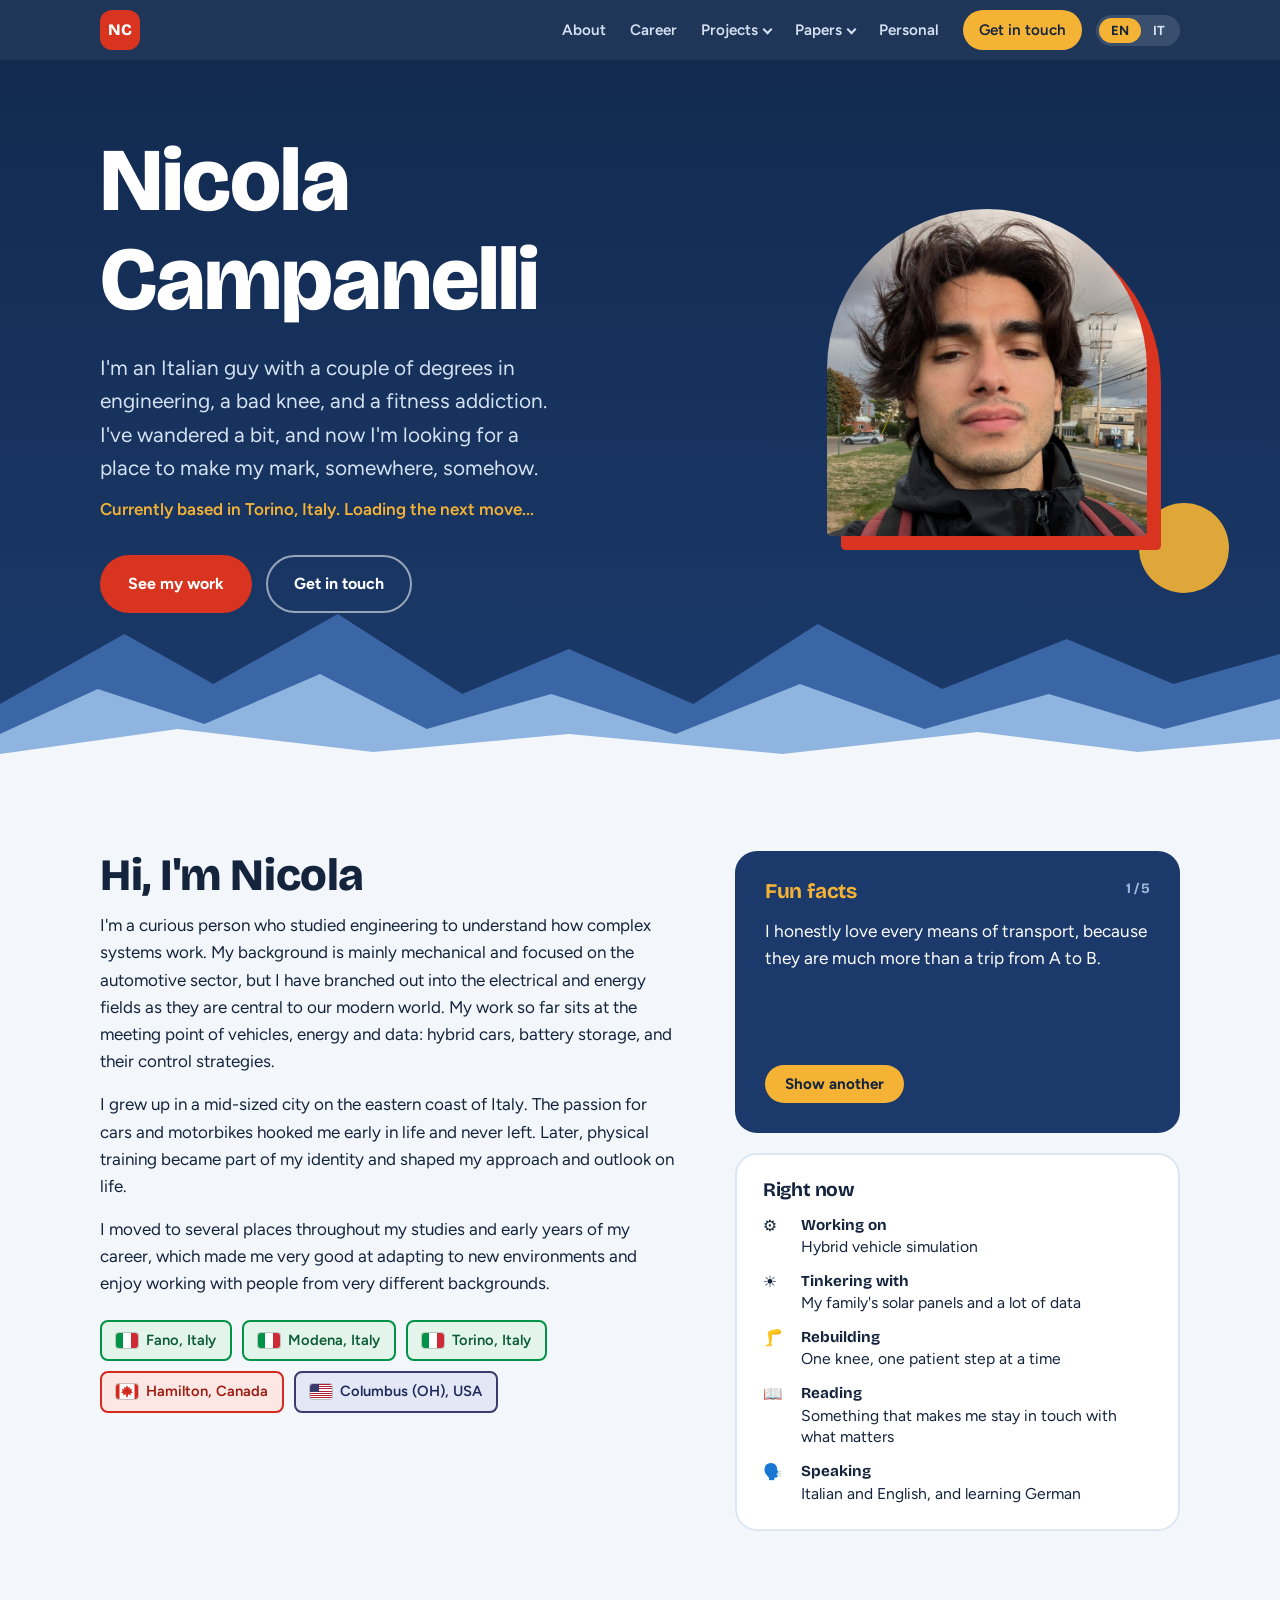
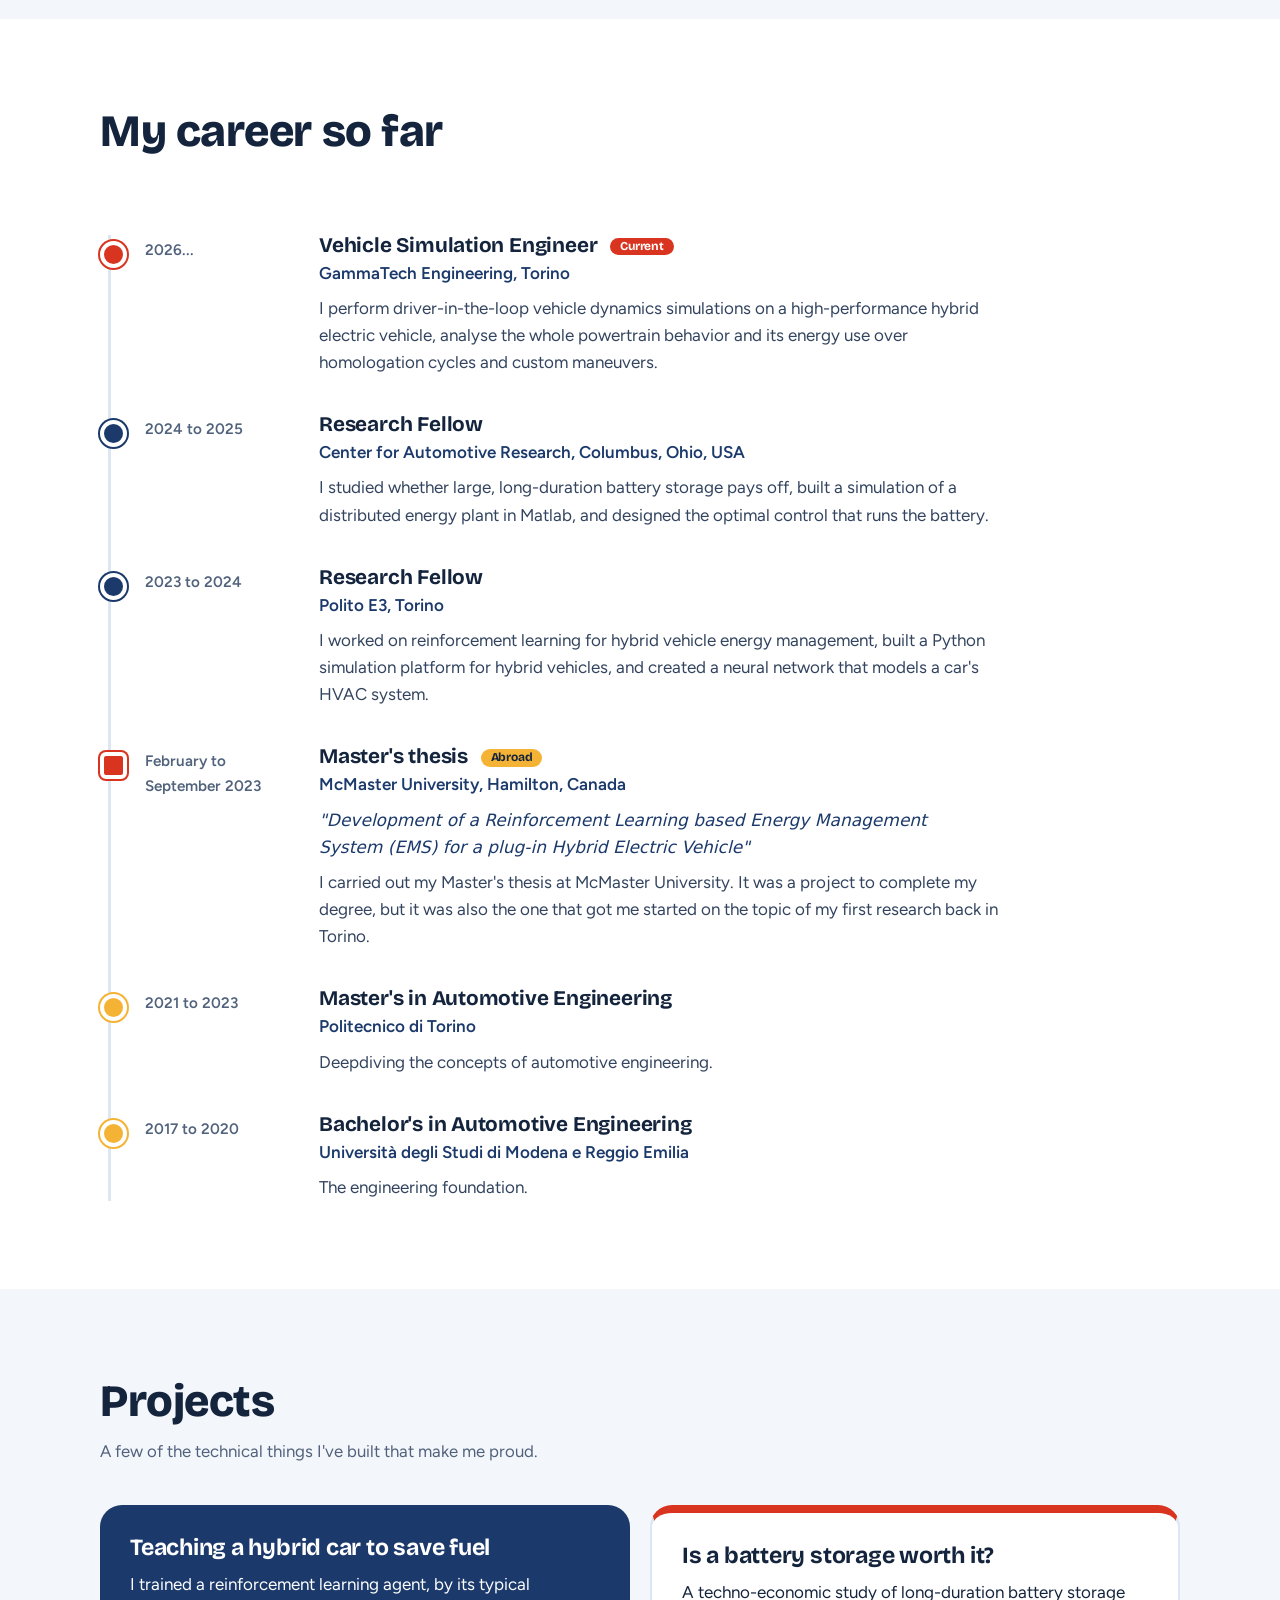
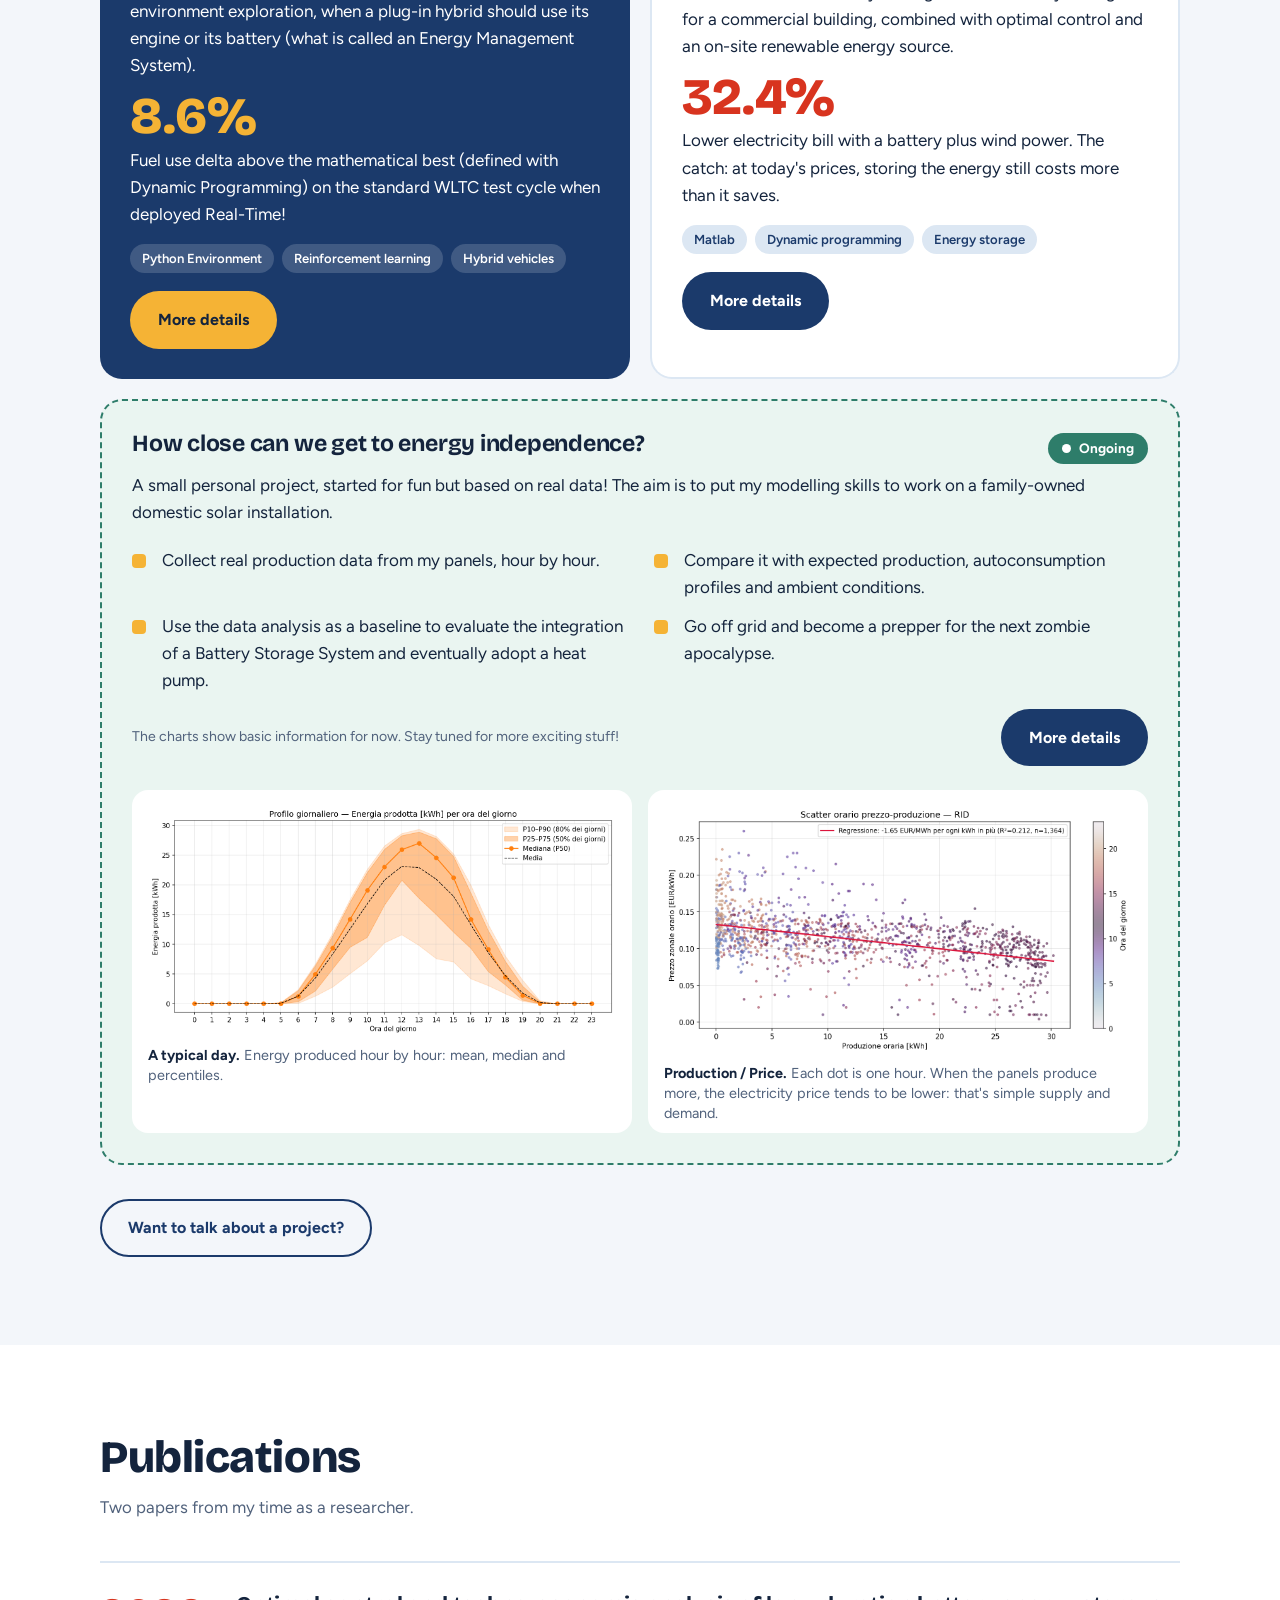
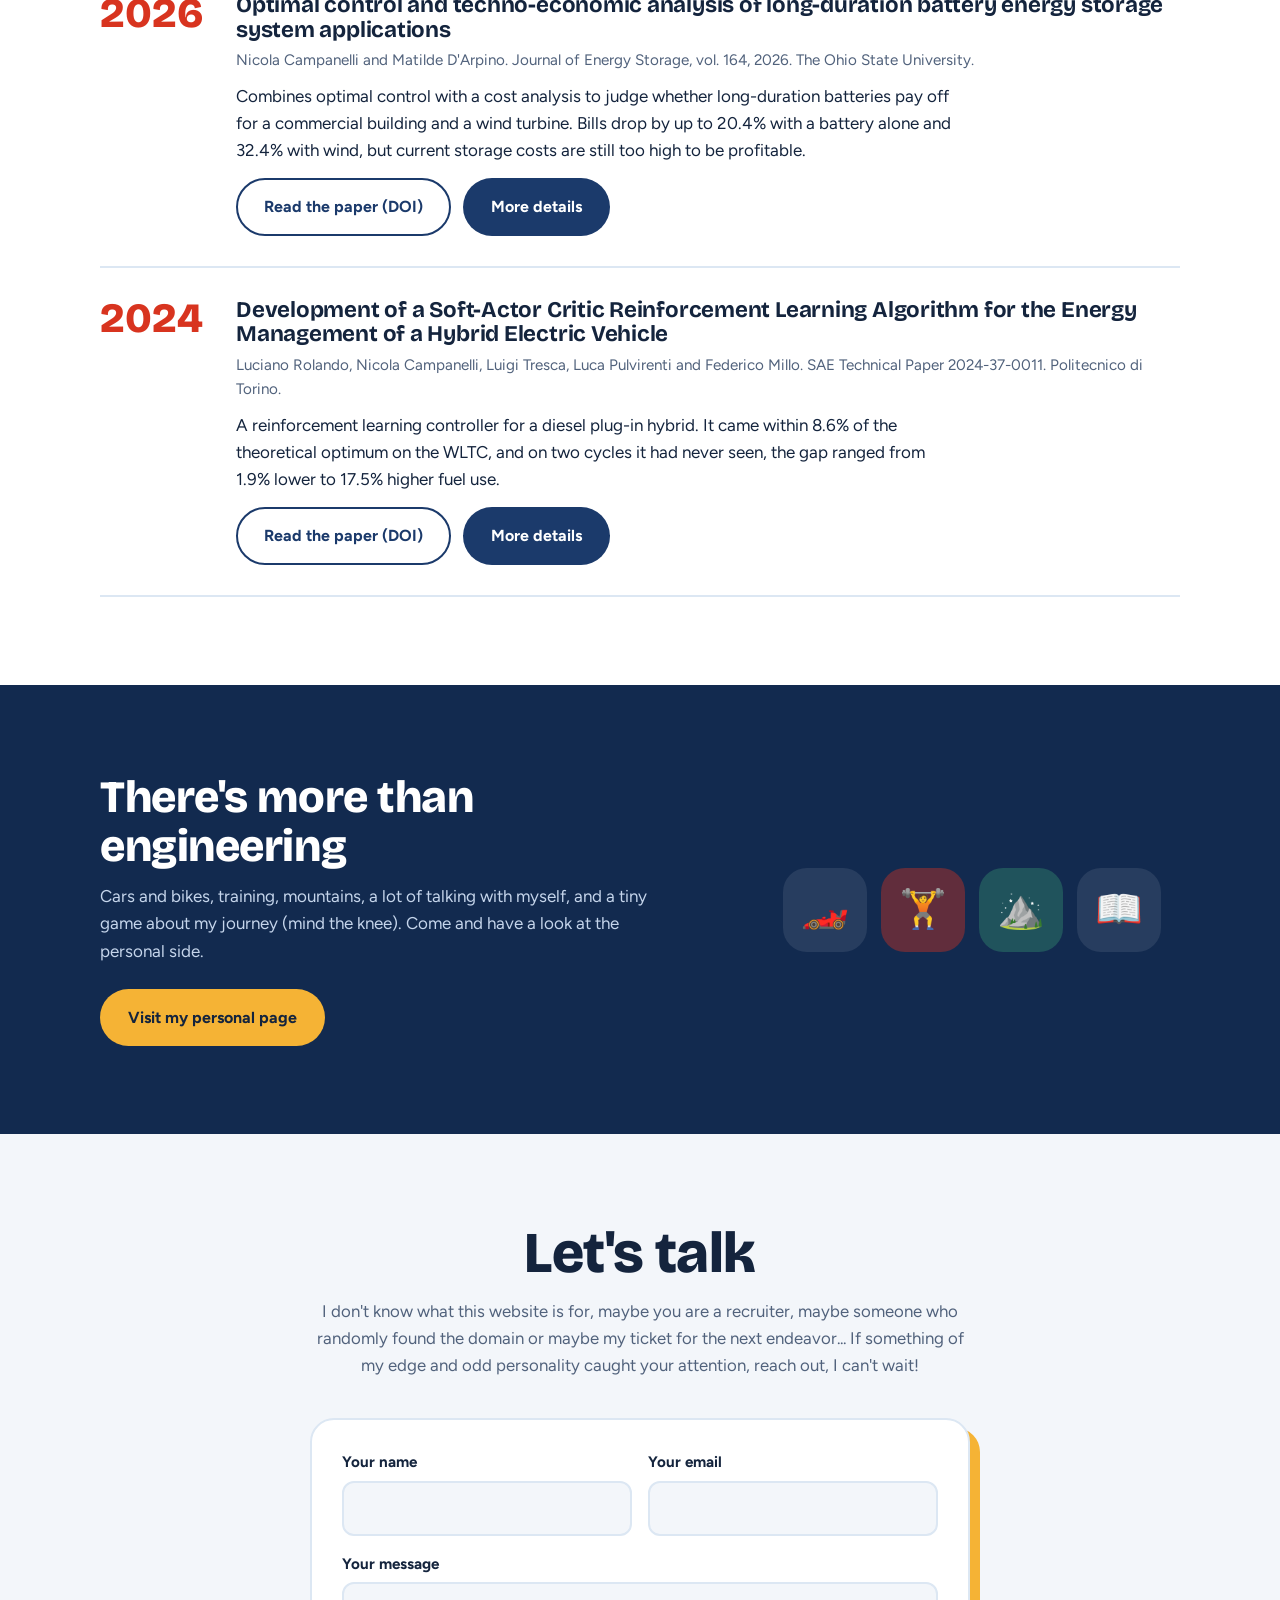
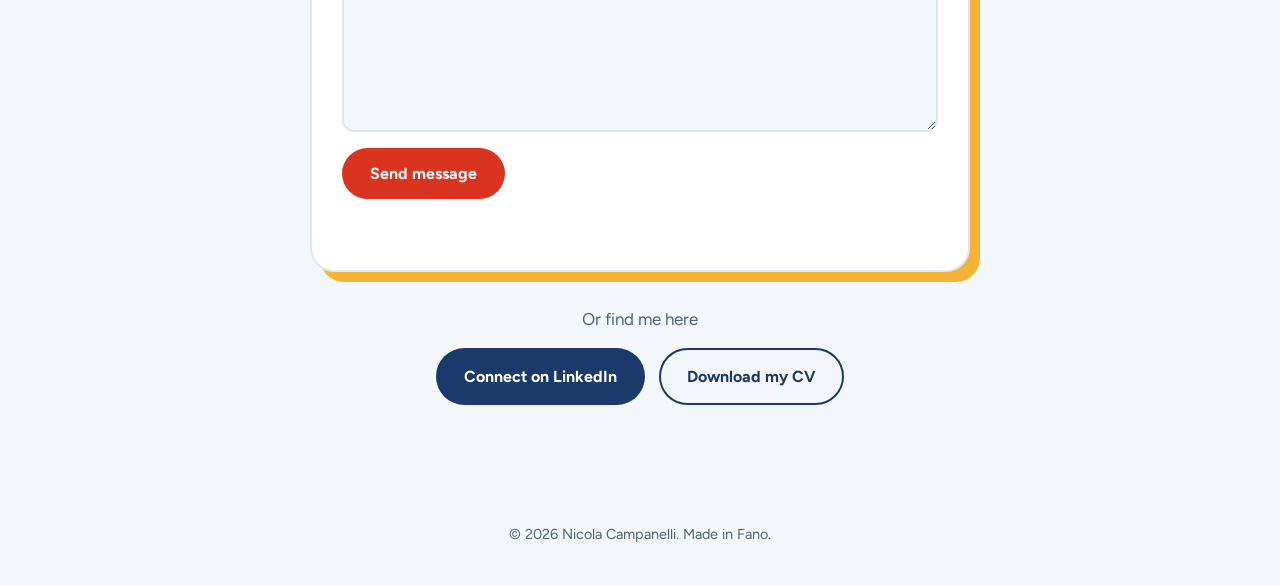
==== commit b963e022: "New Dynamic implementation" ====
--- a/index.html
+++ b/index.html
@@ -3,325 +3,32 @@
 <head>
 <meta charset="utf-8">
 <meta name="viewport" content="width=device-width, initial-scale=1">
-<title>Nicola | Not lost, on his own path</title>
-<meta name="description" content="Nicola Campanelli is a simulation engineer from Torino, Italy, working on hybrid vehicles, energy management and battery storage.">
+<title data-i18n="ix.title">Nicola | Not lost, on his own path</title>
+<meta name="description" content="Nicola Campanelli is a simulation engineer from Torino, Italy, working on hybrid vehicles, energy management and battery storage." data-i18n-attr="content:ix.desc">
+<script>document.documentElement.classList.add('js')</script>
 <link rel="preconnect" href="https://fonts.googleapis.com">
 <link rel="preconnect" href="https://fonts.gstatic.com" crossorigin>
 <link href="https://fonts.googleapis.com/css2?family=Bricolage+Grotesque:opsz,wght@12..96,500;12..96,700;12..96,800&family=Figtree:wght@400;500;600;700&display=swap" rel="stylesheet">
-<style>
-:root{
-  --bg:#F3F6FA; --ink:#14243D; --navy:#1B3A6B; --navy-deep:#122A4F;
-  --red:#D8341F; --amber:#F5B335; --pine:#2E7D6A; --sky:#5AA9E6;
-  --mist:#DCE7F3; --muted:#51627C; --white:#fff;
-  --display:'Bricolage Grotesque','Segoe UI',system-ui,sans-serif;
-  --body:'Figtree','Segoe UI',system-ui,sans-serif;
-}
-*{box-sizing:border-box;margin:0;padding:0}
-html{scroll-behavior:smooth;scroll-padding-top:72px}
-body{font-family:var(--body);background:var(--bg);color:var(--ink);line-height:1.6;font-size:17px;-webkit-font-smoothing:antialiased}
-img,svg,canvas{display:block;max-width:100%}
-a{color:inherit}
-:focus-visible{outline:3px solid var(--amber);outline-offset:3px;border-radius:4px}
-.wrap{width:min(1080px,92vw);margin-inline:auto}
-section{padding:88px 0}
-h1,h2,h3{font-family:var(--display);line-height:1.1;letter-spacing:-.01em}
-h2{font-size:clamp(2rem,4.2vw,2.8rem);font-weight:800;margin-bottom:12px}
-.lede{color:var(--muted);max-width:60ch;margin-bottom:40px;font-size:1.05rem}
-
-/* Buttons */
-.btn{display:inline-flex;align-items:center;gap:8px;padding:14px 26px;border-radius:999px;font-weight:700;font-size:1rem;text-decoration:none;border:2px solid transparent;cursor:pointer;font-family:var(--body);transition:transform .15s ease, background .15s ease}
-.btn:hover{transform:translateY(-2px)}
-.btn-red{background:var(--red);color:#fff}
-.btn-red:hover{background:#b92a17}
-.btn-ghost{border-color:rgba(255,255,255,.55);color:#fff}
-.btn-ghost:hover{background:rgba(255,255,255,.12)}
-.btn-dark{background:var(--navy);color:#fff}
-.btn-dark:hover{background:var(--navy-deep)}
-.btn-line{border-color:var(--navy);color:var(--navy)}
-.btn-line:hover{background:var(--navy);color:#fff}
-
-/* Nav */
-nav{position:sticky;top:0;z-index:20;background:rgba(18,42,79,.94);backdrop-filter:blur(8px)}
-nav .wrap{display:flex;justify-content:space-between;align-items:center;height:60px}
-.logo{font-family:var(--display);font-weight:800;color:#fff;text-decoration:none;font-size:1.15rem}
-nav ul{display:flex;gap:26px;list-style:none}
-nav ul a{color:#D5E2F3;text-decoration:none;font-weight:600;font-size:.95rem}
-nav ul a:hover{color:#fff}
-nav ul a.nav-cta{background:var(--amber);color:var(--ink);padding:8px 16px;border-radius:999px}
-
-/* Hero */
-.hero{background:linear-gradient(180deg,var(--navy-deep) 0%,var(--navy) 100%);color:#fff;padding:72px 0 0;position:relative;overflow:hidden}
-.hero .wrap{display:grid;grid-template-columns:1.25fr .75fr;gap:48px;align-items:center;padding-bottom:150px}
-.hero h1{font-size:clamp(3rem,7.5vw,5.6rem);font-weight:800;margin-bottom:22px}
-.hero p.tag{font-size:clamp(1.1rem,2vw,1.3rem);color:#D5E2F3;max-width:36ch;margin-bottom:12px}
-.hero p.where{color:var(--amber);font-weight:600;margin-bottom:32px}
-.hero .actions{display:flex;flex-wrap:wrap;gap:14px}
-.portrait{justify-self:center;width:min(320px,70vw);aspect-ratio:560/572;border-radius:999px 999px 28px 28px;object-fit:cover;box-shadow:14px 14px 0 var(--red);background:var(--mist)}
-.sun{position:absolute;right:4%;bottom:170px;width:90px;height:90px;border-radius:50%;background:var(--amber);opacity:.9;z-index:0}
-.hero .wrap{position:relative;z-index:1}
-.ridge{position:absolute;left:0;right:0;bottom:-1px;width:100%;height:170px;z-index:2}
-
-/* About */
-.about-grid{display:grid;grid-template-columns:1.3fr 1fr;gap:56px;align-items:start}
-.about p{margin-bottom:16px}
-.places{display:flex;flex-wrap:wrap;gap:10px;margin:22px 0 4px}
-.chip{padding:7px 14px;border-radius:8px;font-weight:600;font-size:.92rem;background:var(--mist);color:var(--navy)}
-.chip.c2{background:#FCE9C0;color:#6b4700}
-.chip.c3{background:#D6EEE7;color:#17564a}
-.chip.c4{background:#F9D8D3;color:#8a1f10}
-.facts{background:var(--navy);color:#fff;border-radius:22px;padding:30px;position:relative}
-.facts h3{font-size:1.3rem;margin-bottom:14px;color:var(--amber)}
-.facts p#fact-text{min-height:7.5em;font-size:1.08rem;margin-bottom:18px}
-.facts button{background:var(--amber);color:var(--ink);border:0;border-radius:999px;padding:10px 20px;font-weight:700;cursor:pointer;font-family:var(--body);font-size:.95rem}
-.facts button:hover{background:#ffc654}
-.facts .count{float:right;color:#9db4d6;font-size:.9rem}
-.langs{margin-top:24px;display:grid;gap:10px}
-.lang{display:grid;grid-template-columns:90px 1fr 36px;align-items:center;gap:10px;font-size:.95rem}
-.lang .bar{height:8px;border-radius:99px;background:var(--mist);overflow:hidden}
-.lang .bar i{display:block;height:100%;background:var(--pine);border-radius:99px}
-.lang span:last-child{color:var(--muted);font-weight:600}
-
-/* Career */
-.career{background:#fff}
-.timeline{list-style:none;border-left:3px solid var(--mist);margin-left:8px}
-.timeline li{position:relative;padding:0 0 38px 34px;display:grid;grid-template-columns:150px 1fr;gap:12px 24px}
-.timeline li:last-child{padding-bottom:0}
-.timeline li::before{content:"";position:absolute;left:-11px;top:6px;width:19px;height:19px;border-radius:50%;background:var(--navy);border:4px solid #fff;box-shadow:0 0 0 2px var(--navy)}
-.timeline li.edu::before{background:var(--amber);box-shadow:0 0 0 2px var(--amber)}
-.timeline li.now::before{background:var(--red);box-shadow:0 0 0 2px var(--red)}
-.timeline .when{color:var(--muted);font-weight:600;font-size:.95rem;padding-top:3px}
-.timeline h3{font-size:1.3rem;margin-bottom:2px}
-.timeline .org{color:var(--navy);font-weight:600;margin-bottom:8px}
-.timeline p{color:#33445f;max-width:62ch}
-.badge-now{display:inline-block;background:var(--red);color:#fff;font-size:.75rem;font-weight:700;padding:2px 10px;border-radius:99px;margin-left:8px;vertical-align:middle}
-
-/* Projects */
-.bento{display:grid;grid-template-columns:repeat(6,1fr);gap:20px}
-.card{border-radius:22px;padding:30px;position:relative}
-.s3{grid-column:span 3}.s2{grid-column:span 2}.s6{grid-column:span 6}
-.card h3{font-size:1.45rem;margin-bottom:10px}
-.card p{margin-bottom:12px}
-.card .big{font-family:var(--display);font-weight:800;font-size:3.2rem;line-height:1;margin:6px 0 4px}
-.card .tags{display:flex;flex-wrap:wrap;gap:8px;margin-top:16px}
-.tags span{font-size:.82rem;font-weight:600;padding:4px 12px;border-radius:99px;background:rgba(255,255,255,.16)}
-.card.navy{background:var(--navy);color:#fff}
-.card.navy .big{color:var(--amber)}
-.card.white{background:#fff;border:2px solid var(--mist);border-top:8px solid var(--red)}
-.card.white .big{color:var(--red)}
-.card.white .tags span{background:var(--mist);color:var(--navy)}
-.card.sky{background:#D8EAFA}
-.card.sun-c{background:#FCEBC5}
-.card.mint{background:#D6EEE7}
-.card.sky .tags span,.card.sun-c .tags span,.card.mint .tags span{background:rgba(20,36,61,.1);color:var(--ink)}
-.card.small h3{font-size:1.2rem}
-.card.small p{font-size:.98rem}
-
-/* Solar */
-.solar{background:#EAF5F1;border:2px dashed var(--pine)}
-.solar-top{display:flex;justify-content:space-between;gap:16px;flex-wrap:wrap;align-items:center;margin-bottom:6px}
-.ongoing{display:inline-flex;align-items:center;gap:8px;background:var(--pine);color:#fff;font-weight:700;font-size:.85rem;padding:5px 14px;border-radius:99px}
-.ongoing i{width:9px;height:9px;border-radius:50%;background:#fff;animation:pulse 1.8s ease-in-out infinite}
-@keyframes pulse{50%{opacity:.25}}
-.solar-grid{display:grid;grid-template-columns:.9fr 1.1fr;gap:34px;margin-top:20px}
-.solar ul{list-style:none;display:grid;gap:12px}
-.solar li{padding-left:30px;position:relative}
-.solar li::before{content:"";position:absolute;left:0;top:7px;width:14px;height:14px;border-radius:4px;background:var(--amber)}
-.charts{display:grid;gap:14px}
-.chart{background:#fff;border-radius:16px;padding:16px 16px 10px;position:relative}
-.chart h4{font-family:var(--display);font-size:1rem;margin-bottom:4px}
-.chart .sample{position:absolute;top:14px;right:14px;font-size:.75rem;font-weight:700;background:#FCE9C0;color:#6b4700;padding:2px 10px;border-radius:99px}
-.chart svg text{font-family:var(--body);font-size:11px;fill:var(--muted)}
-.note{font-size:.88rem;color:var(--muted);margin-top:10px}
-
-/* Publications */
-.pubs{background:#fff}
-.pub{display:grid;grid-template-columns:110px 1fr;gap:26px;padding:30px 0;border-top:2px solid var(--mist)}
-.pub:last-child{border-bottom:2px solid var(--mist)}
-.pub .yr{font-family:var(--display);font-weight:800;font-size:2.6rem;color:var(--red);line-height:1}
-.pub h3{font-size:1.4rem;margin-bottom:6px}
-.pub .meta{color:var(--muted);font-size:.95rem;margin-bottom:10px}
-.pub p{max-width:66ch;margin-bottom:14px}
-
-/* Beyond work */
-.passions{display:grid;grid-template-columns:repeat(2,1fr);gap:20px}
-.passion{border-radius:22px;padding:32px;min-height:210px}
-.passion h3{font-size:1.5rem;margin-bottom:10px}
-.passion .em{font-size:2rem;margin-bottom:8px}
-.p-red{background:var(--red);color:#fff}
-.p-amber{background:var(--amber);color:var(--ink)}
-.p-pine{background:var(--pine);color:#fff}
-.p-navy{background:var(--navy);color:#fff}
-.knee{margin-top:22px;background:#fff;border-left:8px solid var(--sky);border-radius:14px;padding:22px 26px}
-.knee strong{font-family:var(--display);font-size:1.15rem}
-
-/* Game */
-.play{background:var(--navy-deep);color:#fff}
-.play .lede{color:#C5D5EB}
-.game-box{background:#EAF3FB;border-radius:22px;padding:14px;box-shadow:12px 12px 0 var(--amber)}
-#game{width:100%;height:auto;aspect-ratio:3/1;border-radius:14px;cursor:pointer;touch-action:manipulation;background:#EAF3FB}
-.badges{display:grid;grid-template-columns:repeat(5,1fr);gap:12px;margin-top:30px}
-.pb{background:rgba(255,255,255,.08);border-radius:14px;padding:14px 10px;text-align:center;opacity:.5;transition:all .3s}
-.pb.on{opacity:1;background:var(--amber);color:var(--ink);transform:translateY(-4px)}
-.pb .ic{font-size:1.9rem}
-.pb b{display:block;font-family:var(--display);font-size:1rem}
-.pb small{display:block;font-size:.8rem;line-height:1.3;margin-top:2px}
-.game-msg{margin-top:20px;min-height:3.2em;font-size:1.1rem;color:var(--amber);font-weight:600}
-.hint{color:#9db4d6;font-size:.9rem;margin-top:26px}
-
-/* Contact */
-.contact{text-align:center}
-.contact h2{font-size:clamp(2.2rem,5vw,3.6rem)}
-.contact .lede{margin-inline:auto}
-.contact .actions{display:flex;flex-wrap:wrap;gap:14px;justify-content:center}
-footer{padding:30px 0 40px;text-align:center;color:var(--muted);font-size:.9rem}
-
-@media(max-width:860px){
-  section{padding:64px 0}
-  nav ul li:not(:last-child){display:none}
-  .hero .wrap{grid-template-columns:1fr;padding-bottom:130px}
-  .portrait{order:-1;width:min(240px,60vw);justify-self:start}
-  .sun{right:8%;bottom:120px;width:60px;height:60px}
-  .about-grid,.solar-grid{grid-template-columns:1fr}
-  .s3,.s2{grid-column:span 6}
-  .passions{grid-template-columns:1fr}
-  .timeline li{grid-template-columns:1fr;gap:2px}
-  .pub{grid-template-columns:1fr;gap:6px}
-  .badges{grid-template-columns:repeat(2,1fr)}
-}
-@media(prefers-reduced-motion:reduce){
-  html{scroll-behavior:auto}
-  .ongoing i{animation:none}
-  .btn,.pb{transition:none}
-}
-
-/* ===== Additions: monogram, popups, Now card, viewer, charts, game ===== */
-.logo{display:inline-flex;align-items:center}
-.logo span{display:grid;place-items:center;width:40px;height:40px;border-radius:12px;background:var(--red);color:#fff;font-family:var(--display);font-weight:800;font-size:1rem;letter-spacing:.02em}
-
-.has-pop{position:relative;display:inline-block}
-.pop{position:absolute;z-index:30;left:0;top:calc(100% + 14px);width:min(330px,82vw);background:#fff;color:var(--ink);border-radius:16px;padding:14px 18px;font-size:.95rem;line-height:1.45;font-weight:500;box-shadow:0 12px 32px rgba(10,20,40,.3);opacity:0;visibility:hidden;transform:translateY(-6px);transition:opacity .18s,transform .18s,visibility .18s;text-align:left}
-.pop::before{content:"";position:absolute;top:-7px;left:30px;width:14px;height:14px;background:inherit;transform:rotate(45deg);border-radius:3px}
-.pop::after{content:"";position:absolute;left:0;right:0;top:-18px;height:18px}
-.has-pop:hover .pop,.has-pop:focus-within .pop,.has-pop.open .pop{opacity:1;visibility:visible;transform:none}
-.pop b{font-family:var(--display)}
-.pop a{color:var(--red);font-weight:700}
-.pop-fun{background:var(--amber)}
-.pop-fun a{color:var(--ink)}
-.pub .has-pop{margin-top:2px}
-
-.now{margin-top:20px;background:#fff;border:2px solid var(--mist);border-radius:22px;padding:24px 26px}
-.now h3{font-size:1.2rem;margin-bottom:14px}
-.now ul{list-style:none;display:grid;gap:13px}
-.now li{display:grid;grid-template-columns:30px 1fr;gap:8px;align-items:start;font-size:.98rem;line-height:1.4}
-.now li b{display:block;font-family:var(--display);font-size:.95rem}
-
-/* charts */
-.chart{margin:0}
-.zoom{display:block;width:100%;border:0;background:none;padding:0;cursor:zoom-in}
-.zoom img{width:100%;height:auto;border-radius:10px}
-.chart figcaption{font-size:.9rem;color:var(--muted);margin-top:8px;line-height:1.4}
-.chart figcaption b{color:var(--ink)}
-
-/* passions are clickable */
-.passion{position:relative;cursor:pointer;transition:transform .2s ease}
-.passion:hover{transform:translateY(-4px)}
-.see-btn{margin-top:14px;background:rgba(255,255,255,.2);color:inherit;border:2px solid currentColor;border-radius:99px;padding:8px 18px;font-weight:700;cursor:pointer;font-family:var(--body);font-size:.95rem}
-.see-btn:hover{background:rgba(255,255,255,.35)}
-.p-amber .see-btn{background:rgba(20,36,61,.08)}
-
-/* photo viewer */
-.viewer[hidden]{display:none}
-.viewer{position:fixed;inset:0;z-index:100;background:rgba(10,20,40,.84);display:grid;place-items:center;padding:14px}
-.viewer-panel{background:#fff;color:var(--ink);border-radius:22px;width:min(900px,100%);max-height:94vh;display:flex;flex-direction:column;overflow:hidden}
-.viewer-head{display:flex;justify-content:space-between;align-items:center;gap:12px;padding:16px 20px 10px}
-.viewer-head h3{font-size:1.25rem}
-.viewer-close{flex:none;width:42px;height:42px;border-radius:50%;border:0;background:var(--mist);color:var(--ink);font-size:1.4rem;cursor:pointer}
-.viewer-track{display:flex;overflow-x:auto;scroll-snap-type:x mandatory;scrollbar-width:none;-webkit-overflow-scrolling:touch;overscroll-behavior-x:contain}
-.viewer-track::-webkit-scrollbar{display:none}
-.slide{flex:0 0 100%;scroll-snap-align:center;display:grid;place-items:center;padding:0 20px}
-.slide img{max-width:100%;max-height:62vh;border-radius:12px;object-fit:contain}
-.slide .ph{width:100%;aspect-ratio:16/10;max-height:62vh;border-radius:14px;display:grid;place-content:center;gap:6px;text-align:center;color:#fff;font-weight:700;padding:20px;font-size:1.05rem}
-.slide .ph.dark{color:var(--ink)}
-.slide .ph .em{font-size:3.4rem;line-height:1}
-.slide .ph small{font-weight:500;opacity:.9;font-size:.9rem}
-.viewer-bar{display:flex;align-items:center;justify-content:space-between;padding:12px 20px 2px}
-.viewer-bar[hidden]{display:none}
-.vbtn{width:44px;height:44px;border-radius:50%;border:2px solid var(--navy);background:#fff;color:var(--navy);font-size:1.3rem;cursor:pointer}
-.vbtn:hover{background:var(--navy);color:#fff}
-.dots{display:flex;gap:8px}
-.dots i{width:9px;height:9px;border-radius:50%;background:var(--mist)}
-.dots i.on{background:var(--red)}
-#viewer-cap{padding:6px 24px 20px;color:var(--muted);text-align:center;min-height:2.6em;font-size:.95rem}
-
-/* game */
-#game{aspect-ratio:8/3}
-.hint{margin-top:26px}
-.game-cta{margin-top:18px}
-.game-cta[hidden]{display:none}
-
-/* slide with a link (video) */
-.media{position:relative;display:inline-block;max-width:100%;line-height:0}
-.media img{display:block}
-.vlink{position:absolute;inset:0;display:flex;align-items:flex-end;justify-content:center;padding-bottom:18px;text-decoration:none;border-radius:12px;background:linear-gradient(180deg,rgba(0,0,0,0) 55%,rgba(0,0,0,.45) 100%)}
-.vlink span{background:var(--red);color:#fff;font-weight:700;font-size:1rem;line-height:1.2;padding:12px 22px;border-radius:999px;box-shadow:0 6px 18px rgba(0,0,0,.35);transition:transform .15s ease}
-.vlink:hover span,.vlink:focus-visible span{transform:scale(1.06)}
-@media(prefers-reduced-motion:reduce){.pop,.passion{transition:none}.vlink span{transition:none}}
-.portrait{height:auto}
-.hero .wrap{z-index:3}
-/* hero bubble: above the button on small screens, to its right on wide ones */
-.hero .pop{top:auto;bottom:calc(100% + 14px)}
-.hero .pop::before{top:auto;bottom:-7px}
-.hero .pop::after{top:auto;bottom:-18px}
-@media(min-width:1000px){
-  .hero .pop{bottom:auto;top:-8px;left:calc(100% + 16px);transform:translateX(-6px)}
-  .hero .has-pop:hover .pop,.hero .has-pop:focus-within .pop,.hero .has-pop.open .pop{transform:none}
-  .hero .pop::before{top:24px;bottom:auto;left:-7px}
-  .hero .pop::after{top:0;bottom:0;left:-18px;right:auto;width:18px;height:auto}
-}
-
-.chip{display:inline-flex;align-items:center;gap:8px}
-.chip::before{content:"";width:22px;height:15px;border-radius:3px;background:var(--flag) center/cover no-repeat;box-shadow:0 0 0 1px rgba(0,0,0,.18)}
-.chip.it{--flag:url("data:image/svg+xml,%3Csvg%20xmlns%3D%22http%3A//www.w3.org/2000/svg%22%20viewBox%3D%220%200%203%202%22%3E%3Crect%20width%3D%221%22%20height%3D%222%22%20fill%3D%22%23009246%22/%3E%3Crect%20x%3D%221%22%20width%3D%221%22%20height%3D%222%22%20fill%3D%22%23fff%22/%3E%3Crect%20x%3D%222%22%20width%3D%221%22%20height%3D%222%22%20fill%3D%22%23CE2B37%22/%3E%3C/svg%3E");background:#E3F4EA;color:#0B5C34;border:2px solid #009246}
-.chip.ca{--flag:url("data:image/svg+xml,%3Csvg%20xmlns%3D%22http%3A//www.w3.org/2000/svg%22%20viewBox%3D%220%200%204%202%22%3E%3Crect%20width%3D%224%22%20height%3D%222%22%20fill%3D%22%23fff%22/%3E%3Crect%20width%3D%221%22%20height%3D%222%22%20fill%3D%22%23D52B1E%22/%3E%3Crect%20x%3D%223%22%20width%3D%221%22%20height%3D%222%22%20fill%3D%22%23D52B1E%22/%3E%3Cpolygon%20points%3D%222.000%2C0.150%202.153%2C0.490%202.408%2C0.388%202.340%2C0.745%202.680%2C0.617%202.578%2C0.958%202.799%2C1.136%202.476%2C1.221%202.527%2C1.493%202.153%2C1.374%202.085%2C1.765%201.915%2C1.765%201.847%2C1.374%201.473%2C1.493%201.524%2C1.221%201.201%2C1.136%201.422%2C0.958%201.320%2C0.617%201.660%2C0.745%201.592%2C0.388%201.847%2C0.490%22%20fill%3D%22%23D52B1E%22/%3E%3C/svg%3E");background:#FDE7E4;color:#9C1C12;border:2px solid #D52B1E}
-.chip.us{--flag:url("data:image/svg+xml,%3Csvg%20xmlns%3D%22http%3A//www.w3.org/2000/svg%22%20viewBox%3D%220%200%2019%2010%22%3E%3Crect%20y%3D%220.000%22%20width%3D%2219%22%20height%3D%220.769%22%20fill%3D%22%23B22234%22/%3E%3Crect%20y%3D%220.769%22%20width%3D%2219%22%20height%3D%220.769%22%20fill%3D%22%23fff%22/%3E%3Crect%20y%3D%221.538%22%20width%3D%2219%22%20height%3D%220.769%22%20fill%3D%22%23B22234%22/%3E%3Crect%20y%3D%222.308%22%20width%3D%2219%22%20height%3D%220.769%22%20fill%3D%22%23fff%22/%3E%3Crect%20y%3D%223.077%22%20width%3D%2219%22%20height%3D%220.769%22%20fill%3D%22%23B22234%22/%3E%3Crect%20y%3D%223.846%22%20width%3D%2219%22%20height%3D%220.769%22%20fill%3D%22%23fff%22/%3E%3Crect%20y%3D%224.615%22%20width%3D%2219%22%20height%3D%220.769%22%20fill%3D%22%23B22234%22/%3E%3Crect%20y%3D%225.385%22%20width%3D%2219%22%20height%3D%220.769%22%20fill%3D%22%23fff%22/%3E%3Crect%20y%3D%226.154%22%20width%3D%2219%22%20height%3D%220.769%22%20fill%3D%22%23B22234%22/%3E%3Crect%20y%3D%226.923%22%20width%3D%2219%22%20height%3D%220.769%22%20fill%3D%22%23fff%22/%3E%3Crect%20y%3D%227.692%22%20width%3D%2219%22%20height%3D%220.769%22%20fill%3D%22%23B22234%22/%3E%3Crect%20y%3D%228.462%22%20width%3D%2219%22%20height%3D%220.769%22%20fill%3D%22%23fff%22/%3E%3Crect%20y%3D%229.231%22%20width%3D%2219%22%20height%3D%220.769%22%20fill%3D%22%23B22234%22/%3E%3Crect%20width%3D%227.6%22%20height%3D%225.385%22%20fill%3D%22%233C3B6E%22/%3E%3C/svg%3E");background:#E4E8F6;color:#1F2A5C;border:2px solid #3C3B6E}
-nav .pop{left:auto;right:0}
-nav .pop::before{left:auto;right:30px}
-</style>
+<link rel="stylesheet" href="css/site.css">
 </head>
-<body>
-
-<nav aria-label="Main">
-  <div class="wrap">
-    <a class="logo" href="#top" aria-label="Back to top"><span>NC</span></a>
-    <ul>
-      <li><a href="#about">About</a></li>
-      <li><a href="#career">Career</a></li>
-      <li><a href="#projects">Projects</a></li>
-      <li><a href="#publications">Papers</a></li>
-      <li><a href="#beyond">Beyond work</a></li>
-      <li><a href="#play">Play</a></li>
-      <li class="has-pop" data-touchfirst="1"><a class="nav-cta" href="#contact" aria-describedby="pop-nav">Get in touch</a><div class="pop pop-fun" id="pop-nav" role="tooltip"><b>Wait, one thing before you write:</b> please don't introduce me to a new tech field, a new sport or a good book. I'm a nerd at heart, I already like too many things and I want one life to be enough...</div></li>
-    </ul>
-  </div>
-</nav>
+<body data-page="home">
 
 <header class="hero" id="top">
   <div class="sun" aria-hidden="true"></div>
   <div class="wrap">
     <div>
       <h1>Nicola Campanelli</h1>
-      <p class="tag">I'm an Italian guy with a couple of degrees in engineering, 
-        a bad knee, and a fitness addiction. I've wandered a bit, and now I'm looking for a place to make my mark, somewhere, somehow.</p>
-      <p class="where">Currently based in Torino, Italy. Loading the next move...</p>
+      <p class="tag" data-i18n="ix.tag">I'm an Italian guy with a couple of degrees in engineering, a bad knee, and a fitness addiction. I've wandered a bit, and now I'm looking for a place to make my mark, somewhere, somehow.</p>
+      <p class="where" data-i18n="ix.where">Currently based in Torino, Italy. Loading the next move...</p>
       <div class="actions">
-        <a class="btn btn-red" href="#projects">See my work</a>
+        <a class="btn btn-red" href="#projects" data-i18n="ix.seework">See my work</a>
         <div class="has-pop" data-touchfirst="1">
-          <a class="btn btn-ghost" href="#contact" aria-describedby="pop-hero">Get in touch</a>
-          <div class="pop pop-fun" id="pop-hero" role="tooltip"><b>Wait, one thing before you write:</b> please don't introduce me to a new tech field, a new sport or a good book. I'm a nerd at heart, I already like too many things and I want one life to be enough...</div>
-        </div>
-      </div>
-    </div>
-    <img class="portrait" src="images/nicola.jpg" alt="Portrait of Nicola Campanelli" width="720" height="736">
+          <a class="btn btn-ghost" href="#contact" aria-describedby="pop-hero" data-i18n="nav.contact">Get in touch</a>
+          <div class="pop pop-fun" id="pop-hero" role="tooltip" data-i18n-html="pop.fun"><b>Wait, one thing before you write:</b> please don't introduce me to a new tech field, a new sport or a good book. I'm a nerd at heart, I already like too many things and I want one life to be enough...</div>
+        </div>
+      </div>
+    </div>
+    <img class="portrait" src="images/nicola.jpg" alt="Portrait of Nicola Campanelli" data-i18n-attr="alt:ix.portrait" width="720" height="736">
   </div>
   <svg class="ridge" viewBox="0 0 1440 170" preserveAspectRatio="none" aria-hidden="true">
     <path d="M0 110 L140 40 L240 90 L380 20 L520 100 L640 55 L780 110 L920 30 L1060 95 L1200 45 L1320 90 L1440 60 L1440 170 L0 170Z" fill="#3B66A5"/>
@@ -333,16 +40,12 @@
 <main>
 <section id="about" class="about">
   <div class="wrap about-grid">
-    <div>
-      <h2>Hi, I'm Nicola</h2>
-      <p>I'm a curious person who studied engineering to understand how complex systems work. My background is mainly mechanical and focused on the automotive sector, 
-          but I have branched out into the electrical and energy fields as they are central to our modern world. 
-          My work so far sits at the meeting point of vehicles, energy and data: hybrid cars, battery storage, and their control strategies.</p>
-      <p>I grew up in a mid-sized city on the eastern coast of Italy. The passion for cars and motorbikes hooked me early in life and never left. Later, physical training
-          became part of my identity and shaped my approach and outlook on life.</p>
-      <p>I moved to several places throughout my studies and early years of my career, which made me very good at adapting to new environments and enjoy working
-          with people from very different backgrounds.</p>
-      <div class="places" aria-label="Places I've lived and studied">
+    <div class="reveal rv-left">
+      <h2 data-i18n="ix.about.h">Hi, I'm Nicola</h2>
+      <p data-i18n="ix.about.p1">I'm a curious person who studied engineering to understand how complex systems work. My background is mainly mechanical and focused on the automotive sector, but I have branched out into the electrical and energy fields as they are central to our modern world. My work so far sits at the meeting point of vehicles, energy and data: hybrid cars, battery storage, and their control strategies.</p>
+      <p data-i18n="ix.about.p2">I grew up in a mid-sized city on the eastern coast of Italy. The passion for cars and motorbikes hooked me early in life and never left. Later, physical training became part of my identity and shaped my approach and outlook on life.</p>
+      <p data-i18n="ix.about.p3">I moved to several places throughout my studies and early years of my career, which made me very good at adapting to new environments and enjoy working with people from very different backgrounds.</p>
+      <div class="places" data-i18n-attr="aria-label:ix.places" aria-label="Places I've lived and studied">
         <span class="chip it">Fano, Italy</span>
         <span class="chip it">Modena, Italy</span>
         <span class="chip it">Torino, Italy</span>
@@ -350,20 +53,20 @@
         <span class="chip us">Columbus (OH), USA</span>
       </div>
     </div>
-    <div>
+    <div class="reveal rv-right">
       <div class="facts">
-        <h3>Fun facts <span class="count" id="fact-count">1 / 5</span></h3>
+        <h3><span data-i18n="ix.facts">Fun facts</span> <span class="count" id="fact-count">1 / 5</span></h3>
         <p id="fact-text" aria-live="polite"></p>
-        <button type="button" id="fact-btn">Show another</button>
+        <button type="button" id="fact-btn" data-i18n="ix.another">Show another</button>
       </div>
       <div class="now">
-        <h3>Right now</h3>
+        <h3 data-i18n="ix.now">Right now</h3>
         <ul>
-          <li><span aria-hidden="true">⚙️</span><div><b>Working on</b>Hybrid vehicle simulation</div></li>
-          <li><span aria-hidden="true">☀️</span><div><b>Tinkering with</b>My family's solar panels and a lot of data</div></li>
-          <li><span aria-hidden="true">🦵</span><div><b>Rebuilding</b>One knee, one patient step at a time</div></li>
-          <li><span aria-hidden="true">📖</span><div><b>Reading</b>Something that makes me stay in touch with what matters</div></li>
-          <li><span aria-hidden="true">🗣️</span><div><b>Speaking</b>Italian and English</div></li>
+          <li><span aria-hidden="true">⚙️</span><div><b data-i18n="ix.now1h">Working on</b><span data-i18n="ix.now1">Hybrid vehicle simulation</span></div></li>
+          <li><span aria-hidden="true">☀️</span><div><b data-i18n="ix.now2h">Tinkering with</b><span data-i18n="ix.now2">My family's solar panels and a lot of data</span></div></li>
+          <li><span aria-hidden="true">🦵</span><div><b data-i18n="ix.now3h">Rebuilding</b><span data-i18n="ix.now3">One knee, one patient step at a time</span></div></li>
+          <li><span aria-hidden="true">📖</span><div><b data-i18n="ix.now4h">Reading</b><span data-i18n="ix.now4">Something that makes me stay in touch with what matters</span></div></li>
+          <li><span aria-hidden="true">🗣️</span><div><b data-i18n="ix.now5h">Speaking</b><span data-i18n="ix.now5">Italian and English, and learning German</span></div></li>
         </ul>
       </div>
     </div>
@@ -372,48 +75,56 @@
 
 <section id="career" class="career">
   <div class="wrap">
-    <h2>My career so far</h2>
-    <p class="lede">From a bachelor's in Modena to research in Ohio and a simulation role back home.</p>
-    <ol class="timeline">
-      <li class="now">
+    <h2 class="reveal" data-i18n="ix.career.h">My career so far</h2>
+    <p class="lede reveal" data-i18n="ix.career.lede">From a bachelor's in Modena to research in Ohio and a simulation role back home.</p>
+    <ol class="timeline stagger">
+      <li class="current reveal rv-left">
         <div class="when">2026...</div>
         <div>
-          <h3>Vehicle Simulation Engineer <span class="badge-now">Current</span></h3>
+          <h3><span data-i18n="ix.j1.t">Vehicle Simulation Engineer</span> <span class="badge-now" data-i18n="ix.current">Current</span></h3>
           <div class="org">GammaTech Engineering, Torino</div>
-          <p>I perform driver-in-the-loop vehicle dynamics simulations on a high-performance hybrid electric vehicle, analyse the whole powertrain behavior and 
-            its energy use over homologation cycles and custom maneuvers.</p>
-        </div>
-      </li>
-      <li>
-        <div class="when">2024 to 2025</div>
-        <div>
-          <h3>Research Fellow</h3>
-          <div class="org">Center for Automotive Research, Columbus, Ohio, USA</div>
-          <p>I studied whether large, long-duration battery storage pays off, built a simulation of a distributed energy plant in Matlab, and designed the optimal control that runs the battery.</p>
-        </div>
-      </li>
-      <li>
-        <div class="when">2023 to 2024</div>
-        <div>
-          <h3>Research Fellow</h3>
+          <p data-i18n="ix.j1.p">I perform driver-in-the-loop vehicle dynamics simulations on a high-performance hybrid electric vehicle, analyse the whole powertrain behavior and its energy use over homologation cycles and custom maneuvers.</p>
+        </div>
+      </li>
+      <li class="reveal rv-left">
+        <div class="when" data-i18n="ix.j2.w">2024 to 2025</div>
+        <div>
+          <h3 data-i18n="ix.fellow">Research Fellow</h3>
+          <div class="org" data-i18n="ix.j2.o">Center for Automotive Research, Columbus, Ohio, USA</div>
+          <p data-i18n="ix.j2.p">I studied whether large, long-duration battery storage pays off, built a simulation of a distributed energy plant in Matlab, and designed the optimal control that runs the battery.</p>
+        </div>
+      </li>
+      <li class="reveal rv-left">
+        <div class="when" data-i18n="ix.j3.w">2023 to 2024</div>
+        <div>
+          <h3 data-i18n="ix.fellow">Research Fellow</h3>
           <div class="org">Polito E3, Torino</div>
-          <p>I worked on reinforcement learning for hybrid vehicle energy management, built a Python simulation platform for hybrid vehicles, and created a neural network that models a car's HVAC system.</p>
-        </div>
-      </li>
-      <li class="edu">
-        <div class="when">2021 to 2023</div>
-        <div>
-          <h3>Master's in Automotive Engineering</h3>
+          <p data-i18n="ix.j3.p">I worked on reinforcement learning for hybrid vehicle energy management, built a Python simulation platform for hybrid vehicles, and created a neural network that models a car's HVAC system.</p>
+        </div>
+      </li>
+      <li class="edu thesis reveal rv-left">
+        <div class="when" data-i18n="ix.th.w">February to September 2023</div>
+        <div>
+          <h3><span data-i18n="ix.th.t">Master's thesis</span> <span class="badge-thesis" data-i18n="ix.th.b">Abroad</span></h3>
+          <div class="org">McMaster University, Hamilton, Canada</div>
+          <p class="thesis-title" data-i18n="ix.th.title">"Development of a Reinforcement Learning based Energy Management System (EMS) for a plug-in Hybrid Electric Vehicle"</p>
+          <p data-i18n="ix.th.p">I carried out my Master's thesis at McMaster University. It was a project to complete my degree, but it was also the one that got me started on the topic of my first research back in Torino.</p>
+        </div>
+      </li>
+      <li class="edu reveal rv-left">
+        <div class="when" data-i18n="ix.j4.w">2021 to 2023</div>
+        <div>
+          <h3 data-i18n="ix.j4.t">Master's in Automotive Engineering</h3>
           <div class="org">Politecnico di Torino</div>
-          <p>Deepdiving the concepts of automotive engineering.</p>
-        </div>
-      </li>
-      <li class="edu">
-        <div class="when">2017 to 2020</div>
-        <div>
-          <h3>Bachelor's in Automotive Engineering</h3>
-          <div class="org">Università degli Studi di Modena e Reggio Emilia</div>
-          <p>The engineering foundation.</p>
+          <p data-i18n="ix.j4.p">Deepdiving the concepts of automotive engineering.</p>
+        </div>
+      </li>
+      <li class="edu reveal rv-left">
+        <div class="when" data-i18n="ix.j5.w">2017 to 2020</div>
+        <div>
+          <h3 data-i18n="ix.j5.t">Bachelor's in Automotive Engineering</h3>
+          <div class="org" data-i18n="ix.j5.o">Università degli Studi di Modena e Reggio Emilia</div>
+          <p data-i18n="ix.j5.p">The engineering foundation.</p>
         </div>
       </li>
     </ol>
@@ -422,1077 +133,152 @@
 
 <section id="projects">
   <div class="wrap">
-    <h2>Projects</h2>
-    <p class="lede">A few of the technical things I've built that make me proud.</p>
+    <h2 class="reveal" data-i18n="ix.proj.h">Projects</h2>
+    <p class="lede reveal" data-i18n="ix.proj.lede">A few of the technical things I've built that make me proud.</p>
     <div class="bento">
 
-      <article class="card navy s3">
-        <h3>Teaching a hybrid car to save fuel</h3>
-        <p>I trained a reinforcement learning agent, by its typical environemnt exploration, when a plug-in hybrid should use its engine or its battery (what is called an Energy Management System).</p>
+      <article class="card navy s3 reveal rv-left" id="proj-sac">
+        <h3 data-i18n="ix.sac.h">Teaching a hybrid car to save fuel</h3>
+        <p data-i18n="ix.sac.p1">I trained a reinforcement learning agent, by its typical environment exploration, when a plug-in hybrid should use its engine or its battery (what is called an Energy Management System).</p>
         <div class="big">8.6%</div>
-        <p>Fuel use delta above the mathematical best (defined with Dynamic Programming) on the standard WLTC test cycle when deployed Real-Time!</p>
-        <div class="tags"><span>Python Environment</span><span>Reinforcement learning</span><span>Hybrid vehicles</span></div>
+        <p data-i18n="ix.sac.p2">Fuel use delta above the mathematical best (defined with Dynamic Programming) on the standard WLTC test cycle when deployed Real-Time!</p>
+        <div class="tags"><span data-i18n="ix.tag.pyenv">Python Environment</span><span data-i18n="ix.tag.rl">Reinforcement learning</span><span data-i18n="ix.tag.hyb">Hybrid vehicles</span></div>
+        <a class="btn btn-amber" href="details.html#sac" data-i18n="ix.more">More details</a>
       </article>
 
-      <article class="card white s3">
-        <h3>Is a battery storage worth it?</h3>
-        <p>A techno-economic study of long-duration battery storage for a commercial building, combined with optimal control and an on-site renewable energy source.</p>
+      <article class="card white s3 reveal rv-right" id="proj-battery">
+        <h3 data-i18n="ix.bat.h">Is a battery storage worth it?</h3>
+        <p data-i18n="ix.bat.p1">A techno-economic study of long-duration battery storage for a commercial building, combined with optimal control and an on-site renewable energy source.</p>
         <div class="big">32.4%</div>
-        <p>Lower electricity bill with a battery plus wind power. The catch: at today's prices, storing the energy still costs more than it saves.</p>
-        <div class="tags"><span>Matlab</span><span>Dynamic programming</span><span>Energy storage</span></div>
+        <p data-i18n="ix.bat.p2">Lower electricity bill with a battery plus wind power. The catch: at today's prices, storing the energy still costs more than it saves.</p>
+        <div class="tags"><span>Matlab</span><span data-i18n="ix.tag.dp">Dynamic programming</span><span data-i18n="ix.tag.es">Energy storage</span></div>
+        <a class="btn btn-dark" href="details.html#battery" data-i18n="ix.more">More details</a>
       </article>
 
-      <article class="card solar s6" id="solar">
+      <article class="card solar s6 reveal" id="proj-pv">
         <div class="solar-top">
-          <h3>How close can we get to energy independence?</h3>
-          <span class="ongoing"><i></i> Ongoing</span>
-        </div>
-        <p>A small personal project, started for fun but based on real data! The aim is to put my modelling skills to work on a family-owned domestic solar installation.</p>
+          <h3 data-i18n="ix.pv.h">How close can we get to energy independence?</h3>
+          <span class="ongoing"><i></i> <span data-i18n="ix.ongoing">Ongoing</span></span>
+        </div>
+        <p data-i18n="ix.pv.p">A small personal project, started for fun but based on real data! The aim is to put my modelling skills to work on a family-owned domestic solar installation.</p>
         <div class="solar-grid">
           <div>
             <ul>
-              <li>Collect real production data from my panels, hour by hour.</li>
-              <li>Compare it with expected production, autoconsumption profiles and ambient conditions.</li>
-              <li>Use the data analysis as a baseline to evaluate the integration of a Battery Storage System and eventually adopt a heat pump.</li>
-              <li>Go off grid and become a prepper for the next zombie apocalypse.</li>
+              <li data-i18n="ix.pv.l1">Collect real production data from my panels, hour by hour.</li>
+              <li data-i18n="ix.pv.l2">Compare it with expected production, autoconsumption profiles and ambient conditions.</li>
+              <li data-i18n="ix.pv.l3">Use the data analysis as a baseline to evaluate the integration of a Battery Storage System and eventually adopt a heat pump.</li>
+              <li data-i18n="ix.pv.l4">Go off grid and become a prepper for the next zombie apocalypse.</li>
             </ul>
-            <p class="note">The charts show basic information for now. Stay tuned for more exciting stuff!</p>
+            <div class="solar-foot"><p class="note" data-i18n="ix.pv.note">The charts show basic information for now. Stay tuned for more exciting stuff!</p>
+            <a class="btn btn-dark" href="details.html#pv" data-i18n="ix.more">More details</a></div>
           </div>
           <div class="charts">
             <figure class="chart">
-              <button type="button" class="zoom" data-zoom="images/solar-daily-profile.png" data-title="A typical day of production" data-cap="Energy produced by hour of the day. The line is the median day, the bands show how much days vary.">
-                <img src="images/solar-daily-profile.png" alt="Chart of the energy produced by the solar panels for each hour of the day. The median day peaks at around 27 kWh at 1 pm, with wide variation between sunny and cloudy days." width="1483" height="732" loading="lazy">
+              <button type="button" class="zoom" data-zoom="images/solar-daily-profile.png" data-title="A typical day of production" data-cap="Energy produced by hour of the day. The line is the median day, the bands show how much days vary." data-i18n-attr="data-title:ix.c1.t;data-cap:ix.c1.z">
+                <img src="images/solar-daily-profile.png" alt="Chart of the energy produced by the solar panels for each hour of the day. The median day peaks at around 27 kWh at 1 pm, with wide variation between sunny and cloudy days." data-i18n-attr="alt:ix.c1.alt" width="1483" height="732" loading="lazy">
               </button>
-              <figcaption><b>A typical day.</b> Energy produced hour by hour: mean, median and percentiles.</figcaption>
+              <figcaption data-i18n-html="ix.c1.cap"><b>A typical day.</b> Energy produced hour by hour: mean, median and percentiles.</figcaption>
             </figure>
             <figure class="chart">
-              <button type="button" class="zoom" data-zoom="images/solar-price-vs-production.png" data-title="Price vs. production" data-cap="Each dot is one hour. The more the panels produce, the lower the zonal price tends to be.">
-                <img src="images/solar-price-vs-production.png" alt="Scatter chart of hourly zonal electricity price against hourly solar production. The price tends to fall as production rises, by about 1.65 EUR per MWh for each extra kWh." width="1378" height="732" loading="lazy">
+              <button type="button" class="zoom" data-zoom="images/solar-price-vs-production.png" data-title="Price vs. production" data-cap="Each dot is one hour. The more the panels produce, the lower the zonal price tends to be." data-i18n-attr="data-title:ix.c2.t;data-cap:ix.c2.z">
+                <img src="images/solar-price-vs-production.png" alt="Scatter chart of hourly zonal electricity price against hourly solar production. The price tends to fall as production rises, by about 1.65 EUR per MWh for each extra kWh." data-i18n-attr="alt:ix.c2.alt" width="1378" height="732" loading="lazy">
               </button>
-              <figcaption><b>Production / Price.</b> Each dot is one hour. When the panels produce more, the electricity price tends to be lower: that's simple supply and demand.</figcaption>
+              <figcaption data-i18n-html="ix.c2.cap"><b>Production / Price.</b> Each dot is one hour. When the panels produce more, the electricity price tends to be lower: that's simple supply and demand.</figcaption>
             </figure>
           </div>
         </div>
       </article>
 
     </div>
-    <div style="margin-top:34px"><a class="btn btn-line" href="#contact">Want to talk about a project?</a></div>
+    <div style="margin-top:34px" class="reveal"><a class="btn btn-line" href="#contact" data-i18n="ix.talkproj">Want to talk about a project?</a></div>
   </div>
 </section>
 
 <section id="publications" class="pubs">
   <div class="wrap">
-    <h2>Publications</h2>
-    <p class="lede">Two papers from my time as a researcher.</p>
-
-    <article class="pub">
+    <h2 class="reveal" data-i18n="ix.pubs.h">Publications</h2>
+    <p class="lede reveal" data-i18n="ix.pubs.lede">Two papers from my time as a researcher.</p>
+
+    <article class="pub reveal" id="pub-battery">
       <div class="yr">2026</div>
       <div>
         <h3>Optimal control and techno-economic analysis of long-duration battery energy storage system applications</h3>
-        <div class="meta">Nicola Campanelli and Matilde D'Arpino. Journal of Energy Storage, vol. 164, 2026. The Ohio State University.</div>
-        <p>Combines optimal control with a cost analysis to judge whether long-duration batteries pay off for a commercial building and a wind turbine. Bills drop by up to 20.4% with a battery alone and 32.4% with wind, but current storage costs are still too high to be profitable.</p>
-        <div class="has-pop" data-persist="1">
-          <a class="btn btn-line" href="https://doi.org/10.1016/j.est.2026.121863" target="_blank" rel="noopener">Read the paper (DOI)</a>
-          <div class="pop" role="note"><b>:)</b> Paywall in the way? If you're interested, just ask and I'll gladly send you the paper. <a href="mailto:nicola.campanelli27@gmail.com?subject=Paper%20request%3A%20long-duration%20battery%20storage">Ask for a copy</a></div>
+        <div class="meta" data-i18n="ix.pub1.meta">Nicola Campanelli and Matilde D'Arpino. Journal of Energy Storage, vol. 164, 2026. The Ohio State University.</div>
+        <p data-i18n="ix.pub1.p">Combines optimal control with a cost analysis to judge whether long-duration batteries pay off for a commercial building and a wind turbine. Bills drop by up to 20.4% with a battery alone and 32.4% with wind, but current storage costs are still too high to be profitable.</p>
+        <div class="btn-row">
+          <div class="has-pop" data-persist="1">
+            <a class="btn btn-line" href="https://doi.org/10.1016/j.est.2026.121863" target="_blank" rel="noopener" data-i18n="ix.doi">Read the paper (DOI)</a>
+            <div class="pop" role="note" data-i18n-html="ix.paywall1"><b>:)</b> Paywall in the way? If you're interested, just ask and I'll gladly send you the paper. <a href="#contact" data-prefill="battery">Ask for a copy</a></div>
+          </div>
+          <a class="btn btn-dark" href="details.html#battery" data-i18n="ix.more">More details</a>
         </div>
       </div>
     </article>
 
-    <article class="pub">
+    <article class="pub reveal" id="pub-sac">
       <div class="yr">2024</div>
       <div>
         <h3>Development of a Soft-Actor Critic Reinforcement Learning Algorithm for the Energy Management of a Hybrid Electric Vehicle</h3>
-        <div class="meta">Luciano Rolando, Nicola Campanelli, Luigi Tresca, Luca Pulvirenti and Federico Millo. SAE Technical Paper 2024-37-0011. Politecnico di Torino.</div>
-        <p>A reinforcement learning controller for a diesel plug-in hybrid. It came within 8.6% of the theoretical optimum on the WLTC, and on two cycles it had never seen, the gap ranged from 1.9% lower to 17.5% higher fuel use.</p>
-        <div class="has-pop" data-persist="1">
-          <a class="btn btn-line" href="https://doi.org/10.4271/2024-37-0011" target="_blank" rel="noopener">Read the paper (DOI)</a>
-          <div class="pop" role="note"><b>:)</b> Paywall in the way? If you're interested, just ask and I'll gladly send you the paper. <a href="mailto:nicola.campanelli27@gmail.com?subject=Paper%20request%3A%20Soft%20Actor-Critic%20energy%20management">Ask for a copy</a></div>
+        <div class="meta" data-i18n="ix.pub2.meta">Luciano Rolando, Nicola Campanelli, Luigi Tresca, Luca Pulvirenti and Federico Millo. SAE Technical Paper 2024-37-0011. Politecnico di Torino.</div>
+        <p data-i18n="ix.pub2.p">A reinforcement learning controller for a diesel plug-in hybrid. It came within 8.6% of the theoretical optimum on the WLTC, and on two cycles it had never seen, the gap ranged from 1.9% lower to 17.5% higher fuel use.</p>
+        <div class="btn-row">
+          <div class="has-pop" data-persist="1">
+            <a class="btn btn-line" href="https://doi.org/10.4271/2024-37-0011" target="_blank" rel="noopener" data-i18n="ix.doi">Read the paper (DOI)</a>
+            <div class="pop" role="note" data-i18n-html="ix.paywall2"><b>:)</b> Paywall in the way? If you're interested, just ask and I'll gladly send you the paper. <a href="#contact" data-prefill="sac">Ask for a copy</a></div>
+          </div>
+          <a class="btn btn-dark" href="details.html#sac" data-i18n="ix.more">More details</a>
         </div>
       </div>
     </article>
   </div>
 </section>
 
-<section id="beyond">
-  <div class="wrap">
-    <h2>Beyond work</h2>
-    <p class="lede">Engineering is what I do. That is not what defines who I am.</p>
-    <div class="passions">
-      <article class="passion p-red" data-gallery="motor">
-        <div class="em" aria-hidden="true">🏎️</div>
-        <h3>Cars, bikes and that sense of speed</h3>
-        <p>This is where it all started. From a youth reckless driving to the mature joy of driving and travelling. Behind a steering wheel or on a bike's seat is where a part of me belongs.</p>
-        <button type="button" class="see-btn">See photos</button>
-      </article>
-      <article class="passion p-amber" data-gallery="fit">
-        <div class="em" aria-hidden="true">🏋️</div>
-        <h3>Training</h3>
-        <p>I fell for CrossFit first, then powerlifting and circuit training, and later triathlon and climbing. Fitness became a big part of my identity and I have no intention to quit despite everything.</p>
-        <button type="button" class="see-btn">See photos</button>
-      </article>
-      <article class="passion p-pine" data-gallery="mountains">
-        <div class="em" aria-hidden="true">⛰️</div>
-        <h3>The Mountains</h3>
-        <p>Hiking has always been there. From our family holidays in the Alps, through 8 years of being a Scout (once a Scout, alwways a Scout), to discovering climbing. Can't wait to be back.</p>
-        <button type="button" class="see-btn">See photos</button>
-      </article>
-      <article class="passion p-navy" data-gallery="intro">
-        <div class="em" aria-hidden="true">📖</div>
-        <h3>Introspection</h3>
-        <p>I have always talked a lot with myself. That is not necessarly an advantage, the other way round if something. But I truly believe a soliloquy could be life-changing. Reading good books is usually a great tool: most of the answers we look for in life have been already addressed by someone else.</p>
-        <button type="button" class="see-btn">See photos</button>
-      </article>
-    </div>
-    <div class="knee">
-      <strong>Right now:</strong> a knee injury has kept me away from sport for about two and a half years. I'm still working (and hoping) on getting back, slowly and with much more patience than I used to have.
-    </div>
-  </div>
-</section>
-
-<section id="play" class="play">
-  <div class="wrap">
-    <h2>My journey so far</h2>
-    <p class="lede">A tiny game about my path so far. Yes, that's a knee brace. Run through the places that made me, jump what's in your way, and mind the knee: every jump loads it, so don't jump more than you need. Patience wins.</p>
-    <div class="game-box">
-      <canvas id="game" tabindex="0" aria-label="My journey so far game. Press space or tap to jump over obstacles and keep going without overloading the knee."></canvas>
-    </div>
-    <p class="hint">Press Space or the up arrow, or tap the game, to jump.</p>
-    <p class="game-msg" id="game-msg" aria-live="polite"></p>
-    <div class="game-cta" id="game-cta" hidden><a class="btn btn-red" href="#contact">Say hi</a></div>
+<section id="personal-teaser" class="teaser">
+  <div class="wrap">
+    <div class="reveal rv-left">
+      <h2 data-i18n="ix.tz.h">There's more than engineering</h2>
+      <p data-i18n="ix.tz.p">Cars and bikes, training, mountains, a lot of talking with myself, and a tiny game about my journey (mind the knee). Come and have a look at the personal side.</p>
+      <a class="btn btn-amber" href="personal.html" data-i18n="ix.tz.btn">Visit my personal page</a>
+    </div>
+    <div class="emoji-row reveal rv-right">
+      <a href="personal.html" data-i18n-attr="aria-label:pe.p1.h;title:pe.p1.h" aria-label="Cars, bikes and that sense of speed" title="Cars, bikes and that sense of speed">🏎️</a>
+      <a href="personal.html" data-i18n-attr="aria-label:pe.p2.h;title:pe.p2.h" aria-label="Training" title="Training">🏋️</a>
+      <a href="personal.html" data-i18n-attr="aria-label:pe.p3.h;title:pe.p3.h" aria-label="The Mountains" title="The Mountains">⛰️</a>
+      <a href="personal.html" data-i18n-attr="aria-label:pe.p4.h;title:pe.p4.h" aria-label="Introspection" title="Introspection">📖</a>
+    </div>
   </div>
 </section>
 
 <section id="contact" class="contact">
   <div class="wrap">
-    <h2>Let's talk</h2>
-    <p class="lede">I don't know what this website is for, maybe you are a recruiter, maybe someone who randomly found the domain or maybe my ticket for the next endeavor... If something of my edge and odd persoality caught your attention, reach out, I can't wait!.</p>
-    <div class="actions">
-      <a class="btn btn-red" href="mailto:nicola.campanelli27@gmail.com">Send me an email</a>
-      <a class="btn btn-dark" href="https://www.linkedin.com/in/nicola-campanelli" target="_blank" rel="noopener">Connect on LinkedIn</a>
-      <a class="btn btn-line" href="Nicola_Campanelli_CV.pdf" target="_blank" rel="noopener">Download my CV</a>
-      <!-- Add more social links here, for example:
-      <a class="btn btn-line" href="https://www.instagram.com/YOUR_HANDLE" target="_blank" rel="noopener">Instagram</a>
-      <a class="btn btn-line" href="https://www.strava.com/athletes/YOUR_ID" target="_blank" rel="noopener">Strava</a>
-      <a class="btn btn-line" href="https://github.com/YOUR_HANDLE" target="_blank" rel="noopener">GitHub</a>
-      -->
+    <h2 class="reveal" data-i18n="ix.ct.h">Let's talk</h2>
+    <p class="lede reveal" data-i18n="ix.ct.lede">I don't know what this website is for, maybe you are a recruiter, maybe someone who randomly found the domain or maybe my ticket for the next endeavor... If something of my edge and odd personality caught your attention, reach out, I can't wait!</p>
+
+    <form class="form reveal" id="contact-form" action="https://formspree.io/f/myekjnne" method="POST">
+      <div class="row">
+        <div class="field"><label for="f-name" data-i18n="ix.f.name">Your name</label><input id="f-name" name="name" type="text" autocomplete="name" required></div>
+        <div class="field"><label for="f-email" data-i18n="ix.f.email">Your email</label><input id="f-email" name="email" type="email" autocomplete="email" required></div>
+      </div>
+      <div class="field"><label for="f-msg" data-i18n="ix.f.msg">Your message</label><textarea id="f-msg" name="message" required></textarea></div>
+      <input type="hidden" name="_subject" value="New message from your website">
+      <div class="hp" aria-hidden="true"><label>Leave empty <input type="text" name="_gotcha" tabindex="-1" autocomplete="off"></label></div>
+      <button class="btn btn-red" type="submit" data-i18n="ix.f.send">Send message</button>
+      <p class="form-status" id="form-status" role="status" aria-live="polite"></p>
+    </form>
+
+    <p class="or reveal" data-i18n="ix.ct.or">Or find me here</p>
+    <div class="actions reveal">
+      <a class="btn btn-dark" href="https://www.linkedin.com/in/nicola-campanelli" target="_blank" rel="noopener" data-i18n="ix.linkedin">Connect on LinkedIn</a>
+      <a class="btn btn-line" href="Nicola_Campanelli_CV.pdf" target="_blank" rel="noopener" data-i18n="ix.cv">Download my CV</a>
     </div>
   </div>
 </section>
 </main>
 
-<footer>© 2026 Nicola Campanelli. Made in Fano.</footer>
-
-<div class="viewer" id="viewer" role="dialog" aria-modal="true" aria-labelledby="viewer-title" hidden>
-  <div class="viewer-panel">
-    <div class="viewer-head">
-      <h3 id="viewer-title"></h3>
-      <button type="button" class="viewer-close" id="viewer-close" aria-label="Close">&times;</button>
-    </div>
-    <div class="viewer-track" id="viewer-track" tabindex="0"></div>
-    <div class="viewer-bar" id="viewer-bar">
-      <button type="button" class="vbtn" id="viewer-prev" aria-label="Previous">&#8249;</button>
-      <div class="dots" id="viewer-dots" aria-hidden="true"></div>
-      <button type="button" class="vbtn" id="viewer-next" aria-label="Next">&#8250;</button>
-    </div>
-    <p id="viewer-cap" aria-live="polite"></p>
-  </div>
-</div>
-
-<script>
-/* ---------- Fun facts ---------- */
-(function(){
-  const facts=[
-    "I honestly love every means of transport, because they are much more than a trip from A to B.",
-    "In high school I was crushing chemistry, I still wonder why I never pursued it.",
-    "CrossFit, powerlifting, powerbuilding, hiking, triathlon, climbing: I've tried a lot of ways to get tired on purpose.",
-    "All our family holidays were in the Alps. I've been chasing the view from the top ever since.",
-    "I've met a lot of people along the way. And I loved every one of their stories."
-  ];
-  let i=0;
-  const t=document.getElementById('fact-text'),c=document.getElementById('fact-count'),b=document.getElementById('fact-btn');
-  function show(){t.textContent=facts[i];c.textContent=(i+1)+' / '+facts.length}
-  b.addEventListener('click',()=>{i=(i+1)%facts.length;show()});
-  show();
-})();
-
-
-/* ---------- Popups (hover, focus or tap) ---------- */
-(function(){
-  const wraps=document.querySelectorAll('.has-pop');
-  wraps.forEach(w=>{
-    const a=w.querySelector('a.btn, a.nav-cta');
-    if(!a)return;
-    a.addEventListener('click',e=>{
-      // On touch screens there is no hover: first tap shows the bubble, second tap goes on.
-      if(w.dataset.touchfirst==='1' && window.matchMedia('(hover: none)').matches && !w.classList.contains('open')){
-        e.preventDefault();w.classList.add('open');
-        setTimeout(()=>w.classList.remove('open'),7000);
-        return;
-      }
-      // Paper links open in a new tab: keep the bubble visible for when the visitor comes back.
-      if(w.dataset.persist==='1')w.classList.add('open');
-    });
-  });
-  document.addEventListener('click',e=>{
-    document.querySelectorAll('.has-pop.open').forEach(w=>{if(!w.contains(e.target))w.classList.remove('open')});
-  });
-  document.addEventListener('keydown',e=>{
-    if(e.key==='Escape')document.querySelectorAll('.has-pop.open').forEach(w=>w.classList.remove('open'));
-  });
-})();
-
-/* ---------- Photo viewer (Beyond work galleries + chart zoom) ---------- */
-(function(){
-  /* HOW TO ADD YOUR PHOTOS:
-     1. Put the image files in the folder  images/gallery/
-     2. Replace src:'' with the file path, for example  src:'images/gallery/alps-1.jpg'
-     3. Write your own caption in cap:'...'
-     You can add or remove slides freely. Slides with an empty src show a "photo coming soon" tile. */
-  const GALLERIES={
-    motor:[
-      {src:'images/gallery/Castelluccio.jpeg',cap:'Road trip in the heart of Italy'},
-      {src:'images/gallery/GT4RS.jpeg',cap:'Watch me sending it',link:'https://www.youtube.com/watch?v=69z05ziuXpU',linkLabel:'Watch the video'},
-      {src:'images/gallery/Indy500.jpeg',cap:'Indy500, the holy grail of motorsport'},
-      {src:'images/gallery/Dallara_Stradale.jpeg',cap:'Dallara Stradale, a true Italian gem'},
-    ],
-    fit:[
-      {src:'images/gallery/Giant.jpeg',cap:'I miss riding my Giant'},
-      {src:'images/gallery/Climbing.jpeg',cap:'No Free Solo, I promise'},
-      {src:'images/gallery/Swimming_Pool.jpeg',cap:'Swimming is a lonely therapy'}
-    ],
-    mountains:[
-      {src:'images/gallery/Mountain_snow.jpeg',cap:'How beautiful...'},
-      {src:'images/gallery/YellowStone.jpeg',cap:'Yellowstone National Park'},
-      {src:'images/gallery/Bisalta.jpeg',cap:'Alpine route with friends'}
-    ],
-    intro:[
-      {src:'images/gallery/Northern_Lights.jpeg',cap:'...'},
-      {src:'images/gallery/Hamilton_woods.jpeg',cap:'...'},
-      {src:'images/gallery/NiagaraOnTheLake.jpeg',cap:'...'}
-    ]
-  };
-  const COLORS={motor:['#D8341F','🏎️',false],fit:['#F5B335','🏋️',true],mountains:['#2E7D6A','⛰️',false],intro:['#1B3A6B','📖',false]};
-
-  const v=document.getElementById('viewer'),track=document.getElementById('viewer-track'),
-        titleEl=document.getElementById('viewer-title'),capEl=document.getElementById('viewer-cap'),
-        dotsEl=document.getElementById('viewer-dots'),bar=document.getElementById('viewer-bar'),
-        prev=document.getElementById('viewer-prev'),next=document.getElementById('viewer-next'),
-        closeBtn=document.getElementById('viewer-close');
-  let slides=[],idx=0,lastFocus=null;
-
-  function render(sl,key){
-    track.innerHTML='';dotsEl.innerHTML='';
-    sl.forEach((s,i)=>{
-      const d=document.createElement('div');d.className='slide';
-      if(s.src){
-        const im=document.createElement('img');im.src=s.src;im.alt=s.alt||s.cap||'';
-        if(s.link){
-          const m=document.createElement('div');m.className='media';m.appendChild(im);
-          const a=document.createElement('a');a.className='vlink';a.href=s.link;a.target='_blank';a.rel='noopener';
-          a.setAttribute('aria-label',(s.linkLabel||'Open link')+' (opens in a new tab)');
-          a.innerHTML='<span>&#9654; '+(s.linkLabel||'Open link')+'</span>';
-          m.appendChild(a);d.appendChild(m);
-        }else d.appendChild(im);
-      }else{
-        const c=COLORS[key]||['#1B3A6B','📷',false];
-        const ph=document.createElement('div');ph.className='ph'+(c[2]?' dark':'');ph.style.background=c[0];
-        ph.innerHTML='<span class="em" aria-hidden="true">'+c[1]+'</span>Photo coming soon<small>'+(i+1)+' of '+sl.length+'</small>';
-        d.appendChild(ph);
-      }
-      track.appendChild(d);
-      const dot=document.createElement('i');dotsEl.appendChild(dot);
-    });
-    bar.hidden=sl.length<2;
-  }
-  function show(i,smooth){
-    idx=Math.max(0,Math.min(slides.length-1,i));
-    track.scrollTo({left:idx*track.clientWidth,behavior:smooth?'smooth':'auto'});
-    mark();
-  }
-  function mark(){
-    [...dotsEl.children].forEach((d,k)=>d.classList.toggle('on',k===idx));
-    capEl.textContent=(slides[idx]&&slides[idx].cap)||'';
-  }
-  function open(title,sl,key,start){
-    lastFocus=document.activeElement;slides=sl;titleEl.textContent=title;
-    render(sl,key);v.hidden=false;document.body.style.overflow='hidden';
-    show(start||0,false);closeBtn.focus();
-  }
-  function close(){
-    v.hidden=true;document.body.style.overflow='';
-    if(lastFocus&&lastFocus.focus)lastFocus.focus();
-  }
-  let t=null;
-  track.addEventListener('scroll',()=>{
-    clearTimeout(t);
-    t=setTimeout(()=>{const i=Math.round(track.scrollLeft/track.clientWidth);if(i!==idx){idx=i;mark()}},60);
-  });
-  prev.addEventListener('click',()=>show(idx-1,true));
-  next.addEventListener('click',()=>show(idx+1,true));
-  closeBtn.addEventListener('click',close);
-  v.addEventListener('click',e=>{if(e.target===v)close()});
-  document.addEventListener('keydown',e=>{
-    if(v.hidden)return;
-    if(e.key==='Escape')close();
-    else if(e.key==='ArrowLeft')show(idx-1,true);
-    else if(e.key==='ArrowRight')show(idx+1,true);
-    else if(e.key==='Tab'){
-      const f=[...v.querySelectorAll('button:not([hidden]),a[href]')].filter(b=>!b.closest('[hidden]'));
-      if(!f.length)return;
-      const first=f[0],last=f[f.length-1];
-      if(e.shiftKey&&document.activeElement===first){e.preventDefault();last.focus()}
-      else if(!e.shiftKey&&document.activeElement===last){e.preventDefault();first.focus()}
-    }
-  });
-
-  document.querySelectorAll('.passion[data-gallery]').forEach(card=>{
-    const key=card.dataset.gallery,title=card.querySelector('h3').textContent;
-    const go=()=>open(title,GALLERIES[key]||[],key,0);
-    card.addEventListener('click',go);
-    card.querySelector('.see-btn').addEventListener('click',e=>{e.stopPropagation();go()});
-  });
-  document.querySelectorAll('.zoom').forEach(b=>{
-    const im=b.querySelector('img');
-    b.addEventListener('click',()=>open(b.dataset.title||'',[{src:b.dataset.zoom,alt:im.alt,cap:b.dataset.cap||''}],'chart',0));
-  });
-})();
-
-/* ---------- My journey so far (game) ---------- */
-(function(){
-  const cv=document.getElementById('game');if(!cv)return;
-  const ctx=cv.getContext('2d');
-  const W=720,H=270,G=216,PX=120,S=1.55;
-  const dpr=Math.min(window.devicePixelRatio||1,2);
-  cv.width=W*dpr;cv.height=H*dpr;ctx.setTransform(dpr,0,0,dpr,0,0);
-  const msgEl=document.getElementById('game-msg'),ctaEl=document.getElementById('game-cta');
-
-  /* the places, in order. len = how long the stage lasts, the last one is short because it is still going on */
-  const ST=[
-    {name:'Fano',c:'it',len:3600,sky:['#78C4F0','#EAF7FF'],gnd:'#E7D29E',lip:'#F4E5BD',kind:'sea',msg:'Fano: where I grew up, with the sea at the end of every street.'},
-    {name:'Modena',c:'it',len:3600,sky:['#A5CBEF','#F7EBD0'],gnd:'#4B505D',lip:'#6A7080',kind:'hills',msg:'Modena: engines, hills and my first degree.'},
-    {name:'Torino',c:'it',len:3800,sky:['#8FB6E8','#EEF3FB'],gnd:'#5A6070',lip:'#7A8090',kind:'alps',msg:"Torino: mountains on the horizon and a Master's degree to earn."},
-    {name:'Hamilton',c:'ca',len:3600,sky:['#B7CCDD','#F4F8FB'],gnd:'#F1F5F9',lip:'#FFFFFF',kind:'canada',msg:'Hamilton: six months in Canada for my thesis. Cold weather, warm people.'},
-    {name:'Torino',c:'it',len:3600,bike:true,sky:['#F2A27E','#FCE6CC'],gnd:'#5A6070',lip:'#7A8090',kind:'alps',tint:'rgba(255,140,90,.14)',msg:'Torino again: back to research, this time on two wheels.'},
-    {name:'Columbus',c:'us',len:3600,sky:['#6DB4EE','#FFF0C8'],gnd:'#A48E66',lip:'#BDA97F',kind:'midwest',msg:'Columbus: a year in the American Midwest as a research fellow.'},
-    {name:'Torino',c:'it',len:1800,dawn:true,sky:['#3B3F86','#FFA866'],gnd:'#4A5064',lip:'#6A7090',kind:'alps',tint:'rgba(255,140,90,.22)',msg:'Torino, once more: a new job, a knee on the mend, and the next move still loading.'}
-  ];
-  const CC={it:'#1E9B57',ca:'#D8341F',us:'#2B4C9B'};
-  let cum=0;ST.forEach(s=>{s.s0=cum;cum+=s.len;s.s1=cum});
-  const TOTAL=cum;
-
-  /* helpers */
-  const clamp=(v,a=0,b=1)=>Math.min(b,Math.max(a,v));
-  const smooth=t=>t*t*(3-2*t);
-  const hex=h=>[parseInt(h.slice(1,3),16),parseInt(h.slice(3,5),16),parseInt(h.slice(5,7),16)];
-  const mix=(a,b,t)=>{const A=hex(a),B=hex(b);return 'rgb('+A.map((v,i)=>Math.round(v+(B[i]-v)*t)).join(',')+')'};
-  function rrect(x,y,w,h,r){ctx.beginPath();ctx.moveTo(x+r,y);ctx.arcTo(x+w,y,x+w,y+h,r);ctx.arcTo(x+w,y+h,x,y+h,r);ctx.arcTo(x,y+h,x,y,r);ctx.arcTo(x,y,x+w,y,r);ctx.closePath()}
-  function line(x1,y1,x2,y2,w,c){ctx.strokeStyle=c;ctx.lineWidth=w;ctx.lineCap='round';ctx.beginPath();ctx.moveTo(x1,y1);ctx.lineTo(x2,y2);ctx.stroke()}
-  function disc(x,y,r,c){ctx.fillStyle=c;ctx.beginPath();ctx.arc(x,y,r,0,7);ctx.fill()}
-  function poly(pts,c){ctx.fillStyle=c;ctx.beginPath();ctx.moveTo(pts[0],pts[1]);for(let i=2;i<pts.length;i+=2)ctx.lineTo(pts[i],pts[i+1]);ctx.closePath();ctx.fill()}
-  const stageAt=d=>{for(let i=0;i<ST.length;i++)if(d<ST[i].s1)return i;return ST.length-1};
-  function blend(d){
-    const a=stageAt(d),B=380,nb=ST[a+1];
-    if(!nb)return {a,b:a,t:0};
-    return {a,b:a+1,t:smooth(clamp((d-(ST[a].s1-B))/B))};
-  }
-
-  /* state */
-  let mode='idle',lock=0,last=0,acc=0;
-  let dist,speed,py,vy,air,load,invuln,obs,sinceSpawn,gap,frameN,stageIdx,parts,shake,endT;
-  function reset(){
-    dist=0;speed=5.6;py=G;vy=0;air=false;load=0;invuln=0;obs=[];sinceSpawn=0;gap=420;frameN=0;stageIdx=-1;
-    parts=[];shake=0;endT=0;
-  }
-  reset();
-
-  function start(){
-    if(performance.now()<lock)return;
-    reset();mode='play';ctaEl.hidden=true;msgEl.textContent='';last=0;acc=0;
-    requestAnimationFrame(loop);
-  }
-  function jump(){
-    if(mode==='idle'||mode==='over'){start();return}
-    if(mode==='end'){if(endT>90)start();return}
-    if(mode==='play'&&!air){vy=-11.2;air=true;load+=8}
-  }
-  function lose(){
-    mode='over';lock=performance.now()+500;
-    msgEl.textContent='Too much, too soon. Every comeback needs rest days. Give it another go.';
-    draw();
-  }
-  function finish(){
-    mode='end';endT=0;lock=performance.now()+500;
-    msgEl.textContent="To be continued... This is just the beginning: the next move is still loading. If you'd like to be part of it, say hi.";
-    ctaEl.hidden=false;
-  }
-
-  const OB={
-    sea:[{t:'crab',w:28,h:18},{t:'ball',w:30,h:30},{t:'castle',w:36,h:32}],
-    hills:[{t:'cone',w:26,h:36},{t:'tire',w:34,h:34},{t:'barrier',w:44,h:26}],
-    alps:[{t:'car',w:54,h:34},{t:'toret',w:22,h:36}],
-    canada:[{t:'goose',w:32,h:36},{t:'snowman',w:26,h:48}],
-    midwest:[{t:'hay',w:34,h:34},{t:'mailbox',w:26,h:44},{t:'pumpkin',w:30,h:26}]
-  };
-  function spawn(){
-    const k=ST[stageAt(dist)].kind,l=OB[k];
-    const o=Object.assign({},l[Math.floor(Math.random()*l.length)]);
-    o.x=W+40;obs.push(o);
-    gap=38*speed+170+Math.random()*250;sinceSpawn=0;
-  }
-
-  function step(){
-    frameN++;
-    const si=stageAt(dist),cur=ST[si];
-    const base=5.6+clamp(dist/TOTAL)*1.5,target=base*(cur.bike?1.3:1);
-    speed+=(target-speed)*.04;
-    dist+=speed;sinceSpawn+=speed;
-    vy+=0.6;py+=vy;
-    if(py>=G){py=G;vy=0;air=false}
-    load=Math.max(0,load-0.12);
-    if(invuln>0)invuln--;
-    if(shake>0)shake--;
-    if(si!==stageIdx){stageIdx=si;msgEl.textContent=ST[si].msg}
-    if(dist<TOTAL-800&&sinceSpawn>=gap)spawn();
-    obs.forEach(o=>o.x-=speed);
-    obs=obs.filter(o=>o.x>-90);
-    if(!air&&!cur.bike&&frameN%6===0)parts.push({x:PX-16,y:G-2,vx:-1.3-Math.random(),vy:-.4-Math.random()*.7,life:22});
-    parts.forEach(p=>{p.x+=p.vx;p.y+=p.vy;p.life--});
-    parts=parts.filter(p=>p.life>0);
-    if(invuln===0){
-      const pl=cur.bike?PX-26:PX-12,pr=cur.bike?PX+40:PX+12;
-      for(const o of obs){
-        const l=o.x+5,r=o.x+o.w-5,t=G-o.h+7;
-        if(pr>l&&pl<r&&py>t){load+=34;invuln=80;shake=10;break}
-      }
-    }
-    if(load>=100){lose();return}
-    if(dist>=TOTAL)finish();
-  }
-  function stepEnd(){
-    endT++;frameN++;
-    speed+=(4.4-speed)*.02;dist+=speed;
-    vy+=0.6;py+=vy;if(py>=G){py=G;vy=0;air=false}
-    obs.forEach(o=>o.x-=speed);obs=obs.filter(o=>o.x>-90);
-    if(frameN%6===0)parts.push({x:PX-16,y:G-2,vx:-1.3-Math.random(),vy:-.4-Math.random()*.7,life:22});
-    parts.forEach(p=>{p.x+=p.vx;p.y+=p.vy;p.life--});
-    parts=parts.filter(p=>p.life>0);
-  }
-  function loop(t){
-    if(mode!=='play'&&mode!=='end')return;
-    if(!last)last=t;
-    acc+=Math.min(t-last,100);last=t;
-    while(acc>=1000/60&&(mode==='play'||mode==='end')){mode==='play'?step():stepEnd();acc-=1000/60}
-    draw();
-    if(mode==='play'||mode==='end')requestAnimationFrame(loop);
-  }
-
-  /* ---------- generic scenery ---------- */
-  function mountains(off,base,amp,color,cap,seed,period){
-    const half=period/2,pk=[];
-    ctx.fillStyle=color;ctx.beginPath();ctx.moveTo(-period,G);
-    for(let x=-period;x<=W+period;x+=half){
-      const n=Math.floor((x+off)/half),gx=n*half-off,hgt=amp*(0.6+0.4*Math.abs(Math.sin(n*seed)));
-      const y=base-(n%2?0:hgt);ctx.lineTo(gx,y);
-      if(!(n%2))pk.push([gx,y,hgt]);
-    }
-    ctx.lineTo(W+period,G);ctx.closePath();ctx.fill();
-    if(cap)pk.forEach(([gx,y,h])=>poly([gx,y,gx+h*.2,y+h*.3,gx+h*.1,y+h*.25,gx,y+h*.4,gx-h*.12,y+h*.27,gx-h*.2,y+h*.3],cap));
-  }
-  const hillY=(x,off,base,amp,sp)=>base-amp*(0.55+0.3*Math.sin((x+off)*sp)+0.15*Math.sin((x+off)*sp*2.3+1));
-  function hillLayer(off,base,amp,sp,color,rows){
-    ctx.fillStyle=color;ctx.beginPath();ctx.moveTo(-10,G);
-    for(let x=-10;x<=W+10;x+=8)ctx.lineTo(x,hillY(x,off,base,amp,sp));
-    ctx.lineTo(W+10,G);ctx.closePath();ctx.fill();
-    if(rows){
-      ctx.strokeStyle='rgba(30,80,40,.25)';ctx.lineWidth=1.3;
-      for(let r=1;r<=4;r++){ctx.beginPath();for(let x=-10;x<=W+10;x+=8){const y=hillY(x,off,base,amp,sp)+r*8;x===-10?ctx.moveTo(x,y):ctx.lineTo(x,y)}ctx.stroke()}
-    }
-  }
-  function town(off,col,roof){
-    const period=520,B=[[40,44],[30,32],[46,58],[34,40],[52,50],[28,30],[44,42],[36,56]];
-    for(let x=-(off%period)-period;x<W+period;x+=period){
-      let cx=x;
-      B.forEach(([w,h])=>{
-        ctx.fillStyle=col;ctx.fillRect(cx,G-h,w,h);
-        poly([cx-2,G-h,cx+w/2,G-h-8,cx+w+2,G-h],roof);
-        ctx.fillStyle='rgba(60,50,40,.45)';
-        for(let yy=G-h+8;yy<G-10;yy+=13)for(let xx=cx+6;xx<cx+w-8;xx+=11)ctx.fillRect(xx,yy,4,6);
-        cx+=w+14+12;
-      });
-    }
-  }
-  function pine(x,h,snow,col){
-    for(let i=0;i<3;i++){
-      const w=h*.5*(1-i*.2),y0=G-h*(.2+i*.27),top=y0-h*.4;
-      poly([x,top,x+w/2,y0,x-w/2,y0],col);
-      if(snow)poly([x,top,x+w*.22,top+h*.15,x-w*.22,top+h*.15],'#fff');
-    }
-    ctx.fillStyle='#4a3a2c';ctx.fillRect(x-2,G-h*.22,4,h*.22);
-  }
-  function pineRow(off,snow,col){
-    const period=118;
-    for(let x=-(off%period)-period;x<W+period;x+=period){
-      const k=Math.floor((x+off)/period);
-      pine(x,52+((k%3)+3)%3*10,snow,col);pine(x+58,36+((k%2)+2)%2*8,snow,col);
-    }
-  }
-  function corn(off){
-    const step=6;
-    for(let x=-(off%step)-step;x<W+step;x+=step){
-      const k=Math.floor((x+off)/step),h=22+(((k*37)%7)),c=(k%3)?'#C9A93B':'#9DB04A';
-      line(x,G,x,G-h,1.6,c);
-      line(x,G-h*.55,x+5,G-h*.8,1.3,c);line(x,G-h*.4,x-5,G-h*.65,1.3,c);
-    }
-  }
-
-  /* ---------- landmarks (never named anywhere on the page) ---------- */
-  const PD={
-    arch(x){
-      const w=118,x0=x-w/2;
-      ctx.fillStyle='#D9C8A2';ctx.fillRect(x0,G-52,w,52);
-      ctx.fillStyle='#BFAE88';ctx.fillRect(x0-2,G-55,w+4,4);
-      ctx.fillStyle='#E0D1AE';ctx.fillRect(x0+6,G-84,w-12,29);
-      ctx.fillStyle='#BFAE88';ctx.fillRect(x0+4,G-87,w-8,4);
-      ctx.fillStyle='#6D6A66';
-      for(let i=0;i<5;i++){const ax=x0+12+i*19;ctx.beginPath();ctx.arc(ax+7,G-66,6,Math.PI,0);ctx.lineTo(ax+13,G-57);ctx.lineTo(ax+1,G-57);ctx.closePath();ctx.fill()}
-      ctx.fillStyle='#575A66';
-      ctx.beginPath();ctx.arc(x,G-30,19,Math.PI,0);ctx.lineTo(x+19,G);ctx.lineTo(x-19,G);ctx.closePath();ctx.fill();
-      [-41,41].forEach(o=>{ctx.beginPath();ctx.arc(x+o,G-22,9,Math.PI,0);ctx.lineTo(x+o+9,G);ctx.lineTo(x+o-9,G);ctx.closePath();ctx.fill()});
-      ctx.strokeStyle='rgba(120,100,70,.28)';ctx.lineWidth=1;
-      for(let y=G-46;y<G;y+=9){ctx.beginPath();ctx.moveTo(x0,y);ctx.lineTo(x0+w,y);ctx.stroke()}
-    },
-    lisippo(x){
-      const c='#5F7D63';
-      ctx.fillStyle='#CFC2A8';ctx.fillRect(x-12,G-24,24,24);ctx.fillStyle='#BCAF94';ctx.fillRect(x-15,G-27,30,4);
-      const yb=G-27;
-      line(x-3,yb,x-4,yb-17,4.8,c);line(x+3,yb,x+4,yb-17,4.8,c);
-      line(x,yb-16,x,yb-31,9.5,c);
-      disc(x+1,yb-37,4.6,c);
-      line(x-5,yb-30,x-8,yb-18,3.4,c);
-      line(x+5,yb-30,x+10,yb-41,3.4,c);
-      ctx.strokeStyle='#7FA06E';ctx.lineWidth=1.8;ctx.beginPath();ctx.arc(x+12,yb-44,3.6,0,7);ctx.stroke();
-    },
-    shield(x){
-      line(x-12,G,x-12,G-52,3,'#5A5F6B');line(x+12,G,x+12,G-52,3,'#5A5F6B');
-      const y0=G-102;
-      ctx.fillStyle='#FFD60A';ctx.strokeStyle='#111';ctx.lineWidth=1.6;
-      ctx.beginPath();ctx.moveTo(x-20,y0);ctx.lineTo(x+20,y0);ctx.lineTo(x+20,y0+28);ctx.quadraticCurveTo(x+20,y0+48,x,y0+52);ctx.quadraticCurveTo(x-20,y0+48,x-20,y0+28);ctx.closePath();ctx.fill();ctx.stroke();
-      ctx.save();ctx.translate(x,y0+32);ctx.scale(1.25,1.25);
-      const k='#111';
-      line(-6,-1,6,-3,6.4,k);line(6,-3,9,-12,4,k);line(9,-12,14,-13,3,k);
-      ctx.strokeStyle=k;ctx.lineWidth=2.2;ctx.lineCap='round';ctx.lineJoin='round';
-      ctx.beginPath();ctx.moveTo(6,-3);ctx.lineTo(12,-8);ctx.lineTo(14,-3);ctx.moveTo(5,-2);ctx.lineTo(10,-4);ctx.lineTo(11,2);ctx.stroke();
-      ctx.beginPath();ctx.moveTo(-6,-1);ctx.lineTo(-10,4);ctx.lineTo(-9,10);ctx.moveTo(-5,0);ctx.lineTo(-2,5);ctx.lineTo(-3,11);ctx.stroke();
-      ctx.lineWidth=2.4;ctx.beginPath();ctx.moveTo(-6,-2);ctx.quadraticCurveTo(-14,-6,-13,-12);ctx.stroke();
-      ctx.restore();
-    },
-    trident(x){
-      line(x-12,G,x-12,G-50,3,'#5A5F6B');line(x+12,G,x+12,G-50,3,'#5A5F6B');
-      ctx.fillStyle='#14314F';rrect(x-22,G-100,44,50,6);ctx.fill();
-      const s='#D2DCE8';
-      line(x,G-60,x,G-90,2.8,s);line(x-5,G-64,x+5,G-64,2.4,s);
-      ctx.strokeStyle=s;ctx.lineWidth=2.6;ctx.beginPath();ctx.moveTo(x-12,G-88);ctx.quadraticCurveTo(x-12,G-72,x,G-72);ctx.quadraticCurveTo(x+12,G-72,x+12,G-88);ctx.stroke();
-      [[x,G-97],[x-12,G-94],[x+12,G-94]].forEach(([a,b])=>poly([a,b,a-3,b+7,a+3,b+7],s));
-    },
-    supercar(x){
-      ctx.save();ctx.translate(x,G);ctx.scale(1.3,1.3);
-      poly([-38,-3,-38,-11,-28,-15,-8,-19,-2,-23,10,-19,34,-13,40,-8,40,-3],'#D8341F');
-      poly([-6,-18,-1,-21,9,-18,2,-14],'#2B3447');
-      line(-37,-8,39,-8,1,'rgba(255,255,255,.7)');
-      disc(-24,-5,6.5,'#111');disc(-24,-5,3,'#B8C0CC');disc(24,-5,6.5,'#111');disc(24,-5,3,'#B8C0CC');
-      ctx.restore();
-    },
-    lingotto(x){
-      const x0=x-105;
-      ctx.fillStyle='#A9A296';ctx.fillRect(x0-18,G-72,8,72);
-      ctx.fillStyle='#BDB6AA';ctx.fillRect(x0,G-48,190,48);
-      ctx.fillStyle='#9E978B';ctx.fillRect(x0,G-52,190,5);
-      for(let r=0;r<3;r++){ctx.fillStyle='#EEF1F4';ctx.fillRect(x0+4,G-42+r*12,182,5)}
-      ctx.strokeStyle='rgba(120,115,105,.5)';ctx.lineWidth=1;
-      for(let xx=x0+10;xx<x0+190;xx+=12){ctx.beginPath();ctx.moveTo(xx,G-44);ctx.lineTo(xx,G-4);ctx.stroke()}
-      ctx.fillStyle='#C9C2B6';ctx.fillRect(x0+190,G-62,36,62);
-      ctx.strokeStyle='#8E877B';ctx.lineWidth=2;
-      for(let i=0;i<5;i++){ctx.beginPath();ctx.moveTo(x0+190,G-60+i*12);ctx.lineTo(x0+226,G-48+i*12);ctx.stroke()}
-      ctx.fillStyle='rgba(111,168,214,.9)';ctx.beginPath();ctx.arc(x0+70,G-52,11,Math.PI,0);ctx.closePath();ctx.fill();
-    },
-    mole(x){
-      const st='#E6D9BE',sh='#CDBE9C';
-      ctx.fillStyle=st;ctx.fillRect(x-25,G-26,50,26);
-      ctx.strokeStyle=sh;ctx.lineWidth=2;
-      for(let i=0;i<6;i++){ctx.beginPath();ctx.moveTo(x-21+i*8.4,G-24);ctx.lineTo(x-21+i*8.4,G-3);ctx.stroke()}
-      poly([x-28,G-26,x,G-37,x+28,G-26],'#DDCFB0');
-      ctx.fillStyle=st;ctx.fillRect(x-18,G-54,36,18);
-      ctx.fillStyle='#8B8268';
-      [-10,0,10].forEach(o=>{ctx.beginPath();ctx.arc(x+o,G-46,3.4,Math.PI,0);ctx.lineTo(x+o+3.4,G-40);ctx.lineTo(x+o-3.4,G-40);ctx.closePath();ctx.fill()});
-      ctx.fillStyle='#E1D3B4';
-      ctx.beginPath();ctx.moveTo(x-15,G-54);ctx.bezierCurveTo(x-14,G-80,x-9,G-94,x-4,G-100);ctx.lineTo(x+4,G-100);ctx.bezierCurveTo(x+9,G-94,x+14,G-80,x+15,G-54);ctx.closePath();ctx.fill();
-      ctx.strokeStyle=sh;ctx.lineWidth=1.4;
-      [-62,-70,-78,-86,-93].forEach((o,i)=>{const hw=14-i*2.4;ctx.beginPath();ctx.moveTo(x-hw,G+o+8);ctx.lineTo(x+hw,G+o+8);ctx.stroke()});
-      ctx.fillStyle=st;ctx.fillRect(x-4.5,G-114,9,15);
-      ctx.strokeStyle=sh;ctx.lineWidth=1.2;[-2,0,2].forEach(o=>{ctx.beginPath();ctx.moveTo(x+o,G-112);ctx.lineTo(x+o,G-101);ctx.stroke()});
-      line(x,G-114,x,G-146,2,sh);disc(x,G-148,2.6,'#F5B335');
-    },
-    moose(x){
-      const b='#6A4630',d='#4F3322';
-      [[-12,-9],[-6,-9],[8,-9],[13,-9]].forEach(([o],i)=>line(x+o,G-26,x+o+(i%2?2:-1),G,3,i%2?d:b));
-      ctx.fillStyle=b;ctx.beginPath();ctx.ellipse(x,G-30,19,9,0,0,7);ctx.fill();
-      ctx.beginPath();ctx.ellipse(x+10,G-36,9,7,0,0,7);ctx.fill();
-      line(x+17,G-34,x+25,G-42,7,b);
-      ctx.fillStyle=b;ctx.beginPath();ctx.ellipse(x+29,G-42,7,4,.5,0,7);ctx.fill();
-      ctx.strokeStyle=d;ctx.lineWidth=2.4;ctx.lineCap='round';
-      ctx.beginPath();ctx.moveTo(x+24,G-46);ctx.lineTo(x+22,G-58);ctx.moveTo(x+22,G-58);ctx.lineTo(x+14,G-64);ctx.moveTo(x+22,G-58);ctx.lineTo(x+26,G-66);ctx.moveTo(x+22,G-52);ctx.lineTo(x+14,G-54);ctx.stroke();
-      poly([x+12,G-60,x+22,G-58,x+20,G-50,x+14,G-52],d);
-    },
-    flagCA(x){
-      line(x,G,x,G-104,3,'#8B939F');disc(x,G-106,3,'#F5B335');
-      ctx.save();ctx.translate(x+1,G-102);ctx.transform(1,Math.sin(frameN*.08)*.05,0,1,0,0);
-      ctx.fillStyle='#fff';ctx.fillRect(0,0,48,26);ctx.fillStyle='#D52B1E';ctx.fillRect(0,0,12,26);ctx.fillRect(36,0,12,26);
-      const L=[0,-10,1.8,-6,4.8,-7.2,4,-3,8,-4.5,6.8,-.5,9.4,1.6,5.6,2.6,6.2,5.8,1.8,4.4,1,9,-1,9,-1.8,4.4,-6.2,5.8,-5.6,2.6,-9.4,1.6,-6.8,-.5,-8,-4.5,-4,-3,-4.8,-7.2,-1.8,-6];
-      ctx.save();ctx.translate(24,12);ctx.scale(.85,.85);poly(L,'#D52B1E');ctx.restore();
-      ctx.restore();
-    },
-    flagUS(x){
-      line(x,G,x,G-110,3,'#8B939F');disc(x,G-112,3,'#F5B335');
-      ctx.save();ctx.translate(x+1,G-108);ctx.transform(1,Math.sin(frameN*.08)*.05,0,1,0,0);
-      for(let i=0;i<7;i++){ctx.fillStyle=i%2?'#fff':'#BB2233';ctx.fillRect(0,i*4,50,4)}
-      ctx.fillStyle='#2B3B7E';ctx.fillRect(0,0,22,16);
-      ctx.fillStyle='#fff';for(let a=0;a<4;a++)for(let b=0;b<3;b++)ctx.fillRect(3+a*5,2.5+b*4.5,1.6,1.6);
-      ctx.restore();
-    },
-    maple(x){
-      ctx.fillStyle='#6B4A32';ctx.fillRect(x-3,G-34,6,34);
-      disc(x,G-48,17,'#D8541F');disc(x-13,G-38,11,'#E8761F');disc(x+13,G-38,11,'#C43A1B');disc(x+2,G-60,10,'#F09A2A');
-    },
-    barn(x){
-      ctx.fillStyle='#B9BEC6';ctx.fillRect(x+40,G-72,18,72);disc(x+49,G-72,9,'#9AA0AA');
-      ctx.strokeStyle='rgba(80,90,100,.35)';ctx.lineWidth=1;for(let y=G-64;y<G;y+=10){ctx.beginPath();ctx.moveTo(x+40,y);ctx.lineTo(x+58,y);ctx.stroke()}
-      ctx.fillStyle='#B4301F';ctx.fillRect(x-38,G-38,76,38);
-      poly([x-43,G-38,x-30,G-59,x,G-70,x+30,G-59,x+43,G-38],'#8F2417');
-      ctx.fillStyle='#fff';ctx.fillRect(x-7,G-56,14,11);ctx.fillStyle='#3a1a14';ctx.fillRect(x-5,G-54,10,7);
-      ctx.fillStyle='#9A2819';ctx.fillRect(x-15,G-27,30,27);
-      ctx.strokeStyle='#fff';ctx.lineWidth=2;ctx.strokeRect(x-15,G-27,30,27);
-      ctx.beginPath();ctx.moveTo(x-15,G-27);ctx.lineTo(x+15,G);ctx.moveTo(x+15,G-27);ctx.lineTo(x-15,G);ctx.stroke();
-    },
-    tower(x){
-      ctx.strokeStyle='#8A93A0';ctx.lineWidth=2.4;
-      [[-14,-10],[14,10],[-5,-3],[5,3]].forEach(([a,b])=>{ctx.beginPath();ctx.moveTo(x+a,G-54);ctx.lineTo(x+b*1.2,G);ctx.stroke()});
-      ctx.fillStyle='#C9CED6';rrect(x-17,G-84,34,30,9);ctx.fill();
-      ctx.fillStyle='#B71C1C';ctx.fillRect(x-17,G-74,34,6);
-      poly([x-17,G-82,x,G-96,x+17,G-82],'#AAB1BC');
-    },
-    crane(x){
-      const c='#F5B335';
-      line(x,G,x,G-116,5,c);
-      ctx.strokeStyle='rgba(20,36,61,.5)';ctx.lineWidth=1;for(let y=G-4;y>G-112;y-=9){ctx.beginPath();ctx.moveTo(x-2.5,y);ctx.lineTo(x+2.5,y-9);ctx.stroke()}
-      line(x-46,G-112,x+62,G-112,4,c);ctx.fillStyle='#6B7280';ctx.fillRect(x-48,G-110,12,10);
-      line(x+50,G-112,x+50,G-80,1.2,'#333');ctx.fillStyle='#333';ctx.fillRect(x+47,G-80,6,5);
-    }
-  };
-  const PROPS=[
-    [['lisippo',.2],['arch',.58]],
-    [['shield',.18],['supercar',.42],['trident',.66],['supercar',.9]],
-    [['lingotto',.22],['mole',.6]],
-    [['moose',.2],['flagCA',.5],['maple',.75]],
-    [['mole',.3],['lingotto',.7]],
-    [['barn',.2],['flagUS',.46],['tower',.7],['barn',.92]],
-    [['mole',.4],['crane',.78]]
-  ];
-  function props(si){
-    const s=ST[si];
-    PROPS[si].forEach(([t,a])=>{
-      const sx=430+(s.s0+a*s.len-dist)*0.6;
-      if(sx>-170&&sx<W+170)PD[t](sx);
-    });
-  }
-
-  /* ---------- scenes ---------- */
-  function scene(si,al){
-    if(al<=0.01)return;
-    const k=ST[si].kind;
-    ctx.globalAlpha=al;
-    if(k==='sea'){
-      const g=ctx.createLinearGradient(0,G-60,0,G-6);g.addColorStop(0,'#3C97D6');g.addColorStop(1,'#7BCDF1');
-      ctx.fillStyle=g;ctx.fillRect(-10,G-60,W+20,54);
-      ctx.strokeStyle='rgba(255,255,255,.6)';ctx.lineWidth=1.6;
-      for(let r=0;r<3;r++){
-        const y=G-48+r*14,per=46+r*10,sp=.16+.06*r;
-        for(let x=-((dist*sp+r*17)%per)-per;x<W+per;x+=per){ctx.beginPath();ctx.moveTo(x,y);ctx.quadraticCurveTo(x+per/4,y-4,x+per/2,y);ctx.stroke()}
-      }
-      ctx.fillStyle='rgba(255,255,255,.75)';ctx.fillRect(-10,G-9,W+20,3);
-      // parasols
-      const per=190;
-      for(let x=-((dist*.75)%per)-per,i=0;x<W+per;x+=per,i++){
-        const k2=Math.floor((x+dist*.75)/per),c=['#D8341F','#F5B335','#2E7D6A','#5AA9E6'][((k2%4)+4)%4];
-        line(x,G-3,x,G-22,2,'#6b5a45');
-        ctx.fillStyle=c;ctx.beginPath();ctx.arc(x,G-22,13,Math.PI,0);ctx.closePath();ctx.fill();
-        ctx.fillStyle='rgba(255,255,255,.85)';ctx.beginPath();ctx.arc(x,G-22,13,Math.PI*1.3,Math.PI*1.55);ctx.lineTo(x,G-22);ctx.closePath();ctx.fill();
-      }
-      // gulls
-      for(let i=0;i<3;i++){
-        const gx=W+100-((dist*.35+i*260)%(W+200)),gy=46+i*20+Math.sin(frameN*.1+i)*4,f=Math.sin(frameN*.2+i)*3;
-        ctx.strokeStyle='#fff';ctx.lineWidth=2;ctx.lineCap='round';
-        ctx.beginPath();ctx.moveTo(gx-9,gy+f);ctx.quadraticCurveTo(gx-4,gy-4,gx,gy);ctx.quadraticCurveTo(gx+4,gy-4,gx+9,gy+f);ctx.stroke();
-      }
-    }else if(k==='hills'){
-      hillLayer(dist*.1,G-52,70,.012,'#B7D49C',false);
-      hillLayer(dist*.25,G-20,56,.02,'#86B26F',true);
-    }else if(k==='alps'){
-      mountains(dist*.05,G-36,150,'#8CA6CF','#FFFFFF',1.37,400);
-      mountains(dist*.12,G-14,100,'#6F8CBB','#F1F6FC',2.1,310);
-      town(dist*.4,'#CDB894','#A5562F');
-      if(ST[si].tint){ctx.fillStyle=ST[si].tint;ctx.fillRect(0,G-170,W,170)}
-    }else if(k==='canada'){
-      mountains(dist*.06,G-30,110,'#A9BDD3','#FFFFFF',1.7,360);
-      pineRow(dist*.35,true,'#3B6B66');
-      for(let x=-((dist*.6)%330)-330;x<W+330;x+=330){PD.maple(x+120)}
-    }else if(k==='midwest'){
-      ctx.fillStyle='rgba(255,255,255,.55)';
-      for(let i=0;i<3;i++){const cx=((i*300-dist*.08)%(W+200)+W+200)%(W+200)-100;ctx.beginPath();ctx.ellipse(cx,70+i*14,50,12,0,0,7);ctx.ellipse(cx+26,62+i*14,34,11,0,0,7);ctx.fill()}
-      ctx.fillStyle='#A7C58A';ctx.fillRect(-10,G-14,W+20,14);
-    }
-    props(si);
-    if(k==='midwest')corn(dist*.8);
-    if(k==='canada'){
-      ctx.fillStyle='rgba(255,255,255,.9)';
-      for(let i=0;i<55;i++){const x=(i*97+frameN*(.4+(i%3)*.25))%W,y=(i*53+frameN*(.8+(i%4)*.3))%G;ctx.fillRect(x,y,2.2,2.2)}
-    }
-    ctx.globalAlpha=1;
-  }
-  function groundDetail(k,al){
-    if(al<=0.01)return;
-    ctx.globalAlpha=al;
-    if(k==='sea'){
-      ctx.fillStyle='rgba(150,120,70,.35)';
-      for(let x=-(dist%41)-41,i=0;x<W+41;x+=41,i++)ctx.fillRect(x+(i%3)*7,G+14+(i%4)*10,3,2);
-    }else if(k==='hills'){
-      for(let x=-(dist%56)-56;x<W+56;x+=28){ctx.fillStyle=(Math.floor((x+dist)/28)%2)?'#D8341F':'#fff';ctx.fillRect(x,G,28,6)}
-      ctx.fillStyle='rgba(255,255,255,.55)';for(let x=-(dist%64);x<W;x+=64)ctx.fillRect(x,G+28,32,3);
-    }else if(k==='alps'){
-      ctx.fillStyle='rgba(255,255,255,.5)';for(let x=-(dist%64);x<W;x+=64)ctx.fillRect(x,G+28,32,3);
-    }else if(k==='canada'){
-      ctx.fillStyle='rgba(120,160,200,.4)';for(let x=-(dist%90);x<W;x+=90)ctx.fillRect(x,G+30,46,3);
-    }else if(k==='midwest'){
-      ctx.fillStyle='rgba(90,70,40,.35)';for(let x=-(dist%70);x<W;x+=70)ctx.fillRect(x,G+30,36,3);
-    }
-    ctx.globalAlpha=1;
-  }
-
-  /* ---------- obstacles ---------- */
-  function drawObs(o){
-    const x=o.x,w=o.w,h=o.h,cx=x+w/2;
-    switch(o.t){
-    case 'cone':
-      ctx.fillStyle='#2B3447';ctx.fillRect(x-1,G-5,w+2,5);
-      poly([x+3,G-5,cx-3,G-h,cx+3,G-h,x+w-3,G-5],'#FF7A1A');
-      {const hw=t=>(w/2-3)*(1-t)+3*t,yy=t=>G-5-t*(h-5);poly([cx-hw(.4),yy(.4),cx+hw(.4),yy(.4),cx+hw(.62),yy(.62),cx-hw(.62),yy(.62)],'#fff')}
-      break;
-    case 'tire':
-      disc(cx,G-h/2,h/2,'#1E232E');ctx.strokeStyle='#394156';ctx.lineWidth=4;ctx.beginPath();ctx.arc(cx,G-h/2,h/2-6,0,7);ctx.stroke();
-      disc(cx,G-h/2,5,'#8A94A8');ctx.strokeStyle='#FFD60A';ctx.lineWidth=3;ctx.beginPath();ctx.arc(cx,G-h/2,h/2-2,Math.PI*.15,Math.PI*.6);ctx.stroke();
-      break;
-    case 'barrier':
-      ctx.fillStyle='#fff';rrect(x,G-h,w,h-4,3);ctx.fill();
-      ctx.save();rrect(x,G-h,w,h-4,3);ctx.clip();ctx.fillStyle='#D8341F';
-      for(let i=-2;i<8;i++){const sx=x+i*12;poly([sx,G-4,sx+6,G-4,sx+6+h,G-h,sx+h,G-h],'#D8341F')}
-      ctx.restore();ctx.fillStyle='#2B3447';ctx.fillRect(x+4,G-5,5,5);ctx.fillRect(x+w-9,G-5,5,5);
-      break;
-    case 'crab':
-      line(cx-8,G-8,cx-13,G-2,1.6,'#B02A18');line(cx-5,G-6,cx-9,G,1.6,'#B02A18');line(cx+8,G-8,cx+13,G-2,1.6,'#B02A18');line(cx+5,G-6,cx+9,G,1.6,'#B02A18');
-      line(cx-8,G-10,cx-12,G-14,2,'#E0472B');line(cx+8,G-10,cx+12,G-14,2,'#E0472B');
-      disc(cx-12,G-15,4.2,'#E0472B');disc(cx+12,G-15,4.2,'#E0472B');
-      ctx.fillStyle='#E0472B';ctx.beginPath();ctx.ellipse(cx,G-8,10,6.5,0,0,7);ctx.fill();
-      line(cx-3,G-13,cx-3,G-17,1.2,'#B02A18');line(cx+3,G-13,cx+3,G-17,1.2,'#B02A18');disc(cx-3,G-18,1.5,'#111');disc(cx+3,G-18,1.5,'#111');
-      break;
-    case 'ball':{
-      const r=w/2,cy=G-r,cols=['#D8341F','#fff','#F5B335','#fff','#2E7D6A','#fff'];
-      for(let i=0;i<6;i++){ctx.fillStyle=cols[i];ctx.beginPath();ctx.moveTo(cx,cy);ctx.arc(cx,cy,r,i*Math.PI/3,(i+1)*Math.PI/3);ctx.closePath();ctx.fill()}
-      ctx.strokeStyle='rgba(20,36,61,.25)';ctx.lineWidth=1.2;ctx.beginPath();ctx.arc(cx,cy,r,0,7);ctx.stroke();break;}
-    case 'castle':
-      poly([x,G,x+w,G,x+w-4,G-14,x+4,G-14],'#D9B97A');
-      ctx.fillStyle='#E4C88C';ctx.fillRect(x+2,G-26,9,14);ctx.fillRect(cx-5,G-30,10,18);ctx.fillRect(x+w-11,G-24,9,12);
-      ctx.fillStyle='#D9B97A';[[x+2,G-29],[x+7,G-29],[cx-5,G-33],[cx+1,G-33],[x+w-11,G-27],[x+w-6,G-27]].forEach(([a,b])=>ctx.fillRect(a,b,4,3));
-      line(cx,G-30,cx,G-38,1.4,'#6b5a45');poly([cx,G-38,cx+8,G-35,cx,G-32],'#D8341F');
-      ctx.fillStyle='#A98A55';ctx.beginPath();ctx.arc(cx,G-4,4.5,Math.PI,0);ctx.fill();
-      break;
-    case 'car':
-      ctx.fillStyle='#9BD0E8';ctx.beginPath();ctx.moveTo(x+3,G-5);ctx.lineTo(x+3,G-15);ctx.quadraticCurveTo(x+5,G-20,x+13,G-21);ctx.bezierCurveTo(x+17,G-35,x+37,G-35,x+41,G-21);ctx.quadraticCurveTo(x+50,G-20,x+51,G-14);ctx.lineTo(x+51,G-5);ctx.closePath();ctx.fill();
-      ctx.fillStyle='#2B3447';ctx.beginPath();ctx.moveTo(x+18,G-22);ctx.bezierCurveTo(x+20,G-31,x+34,G-31,x+37,G-22);ctx.closePath();ctx.fill();
-      line(x+27,G-30,x+27,G-22,1.6,'#9BD0E8');
-      disc(x+14,G-5,6,'#222');disc(x+14,G-5,2.6,'#C9D4E0');disc(x+40,G-5,6,'#222');disc(x+40,G-5,2.6,'#C9D4E0');
-      disc(x+49,G-14,2.6,'#FFE08A');ctx.fillStyle='#C9D4E0';ctx.fillRect(x+2,G-9,50,2.4);
-      break;
-    case 'toret':
-      ctx.fillStyle='#165E3F';ctx.fillRect(x+2,G-5,18,5);
-      ctx.fillStyle='#1F7A52';rrect(x+5,G-30,12,26,5);ctx.fill();
-      disc(x+11,G-31,7,'#1F7A52');
-      line(x+5,G-35,x+2,G-40,2,'#1F7A52');line(x+17,G-35,x+20,G-40,2,'#1F7A52');
-      line(x+15,G-27,x+21,G-24,3,'#1F7A52');disc(x+21,G-19,1.7,'#8FD0F2');
-      break;
-    case 'goose':
-      line(cx-2,G-12,cx-2,G,1.6,'#222');line(cx+4,G-12,cx+4,G,1.6,'#222');
-      poly([x,G-16,x+8,G-20,x+8,G-12],'#3E424A');
-      ctx.fillStyle='#4B4F57';ctx.beginPath();ctx.ellipse(cx,G-15,12,7,0,0,7);ctx.fill();
-      ctx.fillStyle='#CFC6B4';ctx.beginPath();ctx.ellipse(cx+4,G-13,7,4.5,0,0,7);ctx.fill();
-      line(cx+9,G-18,cx+10,G-31,4,'#1D1F24');disc(cx+11,G-32,3.8,'#1D1F24');
-      ctx.fillStyle='#fff';ctx.beginPath();ctx.ellipse(cx+12,G-30.5,2.4,1.6,0,0,7);ctx.fill();
-      line(cx+14,G-32,cx+18,G-31,1.8,'#111');
-      break;
-    case 'snowman':
-      disc(cx,G-11,11,'#fff');disc(cx,G-28,8,'#fff');disc(cx,G-42,6,'#fff');
-      ctx.strokeStyle='rgba(120,160,200,.5)';ctx.lineWidth=1;[[G-11,11],[G-28,8],[G-42,6]].forEach(([y,r])=>{ctx.beginPath();ctx.arc(cx,y,r,0,7);ctx.stroke()});
-      disc(cx-2,G-43,.9,'#111');disc(cx+2,G-43,.9,'#111');poly([cx,G-41,cx+6,G-40,cx,G-39],'#FF7A1A');
-      line(cx-7,G-35,cx+7,G-35,3,'#D52B1E');
-      ctx.fillStyle='#222';ctx.fillRect(cx-5,G-52,10,5);ctx.fillRect(cx-7,G-48,14,2);
-      break;
-    case 'hay':{
-      const r=w/2,cy=G-r;disc(cx,cy,r,'#D9B356');
-      ctx.strokeStyle='#B88F34';ctx.lineWidth=1.6;[4,9,13].forEach(rr=>{ctx.beginPath();ctx.arc(cx,cy,rr,0,7);ctx.stroke()});
-      ctx.strokeStyle='#8A6A22';ctx.lineWidth=1.2;ctx.beginPath();ctx.arc(cx,cy,r-.6,0,7);ctx.stroke();break;}
-    case 'mailbox':
-      ctx.fillStyle='#7A5A3A';ctx.fillRect(cx-3,G-32,6,32);
-      ctx.fillStyle='#2B4C9B';rrect(x+1,G-44,w-2,14,7);ctx.fill();
-      ctx.fillStyle='#D52B1E';ctx.fillRect(x+w-5,G-51,3,10);ctx.fillRect(x+w-5,G-51,8,4);
-      ctx.fillStyle='#fff';ctx.fillRect(x+5,G-39,10,2);
-      break;
-    case 'pumpkin':
-      ctx.fillStyle='#F08A24';ctx.beginPath();ctx.ellipse(cx,G-12,15,12,0,0,7);ctx.fill();
-      ctx.strokeStyle='#C96A12';ctx.lineWidth=1.4;[-7,0,7].forEach(o=>{ctx.beginPath();ctx.ellipse(cx+o*.9,G-12,Math.abs(o)<1?4:8,12,0,0,7);ctx.stroke()});
-      ctx.fillStyle='#4F7F3A';ctx.fillRect(cx-2,G-26,4,6);
-      break;
-    }
-  }
-
-  /* ---------- the head (shared by runner and cyclist) ---------- */
-  function head(cx,cy){
-    const skin='#E2AA84',skinD='#C58C68';
-    ctx.fillStyle=skin;ctx.beginPath();ctx.arc(cx,cy,6.4,0,7);ctx.fill();
-    disc(cx-1.8,cy+.8,1.7,skinD);
-    poly([cx+5.4,cy-.8,cx+8.2,cy+1.9,cx+5.2,cy+2.5],skin);
-    disc(cx+3.3,cy-1.2,.95,'#1d1511');
-    line(cx+2,cy-3.4,cx+5.2,cy-3,1.3,'#0B0B0D');
-    line(cx+3,cy+3.7,cx+5.2,cy+3.7,.9,'#9a5546');
-    ctx.fillStyle='#0B0B0D';ctx.beginPath();
-    ctx.moveTo(cx+6.2,cy-1.8);
-    ctx.bezierCurveTo(cx+7.6,cy-8.4,cx+2,cy-10.2,cx-3,cy-9);
-    ctx.bezierCurveTo(cx-7.4,cy-8.2,cx-8.6,cy-3,cx-7.4,cy+1.4);
-    ctx.bezierCurveTo(cx-6.4,cy+2,cx-5.4,cy+.4,cx-5.2,cy-1.2);
-    ctx.bezierCurveTo(cx-2,cy-3.4,cx+2.5,cy-4.4,cx+6.2,cy-1.8);
-    ctx.closePath();ctx.fill();
-  }
-  function brace(kx,ky,dx,dy){
-    const len=Math.hypot(dx,dy)||1;dx/=len;dy/=len;const nx=-dy,ny=dx;
-    line(kx-dx*6.5,ky-dy*6.5,kx+dx*6.5,ky+dy*6.5,8.8,'#222B3C');
-    [-4.2,4.2].forEach(m=>line(kx+dx*m-nx*4.7,ky+dy*m-ny*4.7,kx+dx*m+nx*4.7,ky+dy*m+ny*4.7,1.8,'#F5B335'));
-    disc(kx,ky,1.7,'#9FB2CE');
-  }
-
-  /* ---------- the runner ---------- */
-  function drawRunner(x,yFeet,o){
-    ctx.save();ctx.translate(x,yFeet);ctx.scale(S,S);
-    const ph=o.phase,T=12,Sh=12;
-    let legs;
-    if(o.air)legs=[{a:.95,k:1.05},{a:-.45,k:.55}];
-    else if(o.stand)legs=[{a:.1,k:.08},{a:-.1,k:.08}];
-    else legs=[0,Math.PI].map(d=>({a:.85*Math.sin(ph+d),k:.2+1.05*Math.max(0,Math.cos(ph+d))}));
-    const pts=legs.map(l=>({a:l.a,k:l.k,kx:T*Math.sin(l.a),ky:T*Math.cos(l.a),fx:T*Math.sin(l.a)+Sh*Math.sin(l.a-l.k),fy:T*Math.cos(l.a)+Sh*Math.cos(l.a-l.k)}));
-    const hx=0,hy=-Math.max(pts[0].fy,pts[1].fy);
-    const lean=o.stand?.04:.2;
-    const sx=hx+17*Math.sin(lean),sy=hy-17*Math.cos(lean);
-    const cx=sx+Math.sin(lean)*8+2,cy=sy-9;
-    const skin='#E2AA84',skinD='#C58C68';
-    function arm(near){
-      let s,e;
-      if(o.stand){s=near?.12:-.12;e=.25}
-      else if(o.air){s=near?1.25:-.9;e=near?1.1:1.0}
-      else{s=(near?-1:1)*.8*Math.sin(ph);e=1.35}
-      const ex=sx+8.5*Math.sin(s),ey=sy+8.5*Math.cos(s);
-      const hxn=ex+8*Math.sin(s+e),hyn=ey+8*Math.cos(s+e);
-      const c=near?skin:skinD;
-      line(sx,sy,ex,ey,5,c);line(ex,ey,hxn,hyn,4.4,c);
-      line(sx,sy,sx+(ex-sx)*.45,sy+(ey-sy)*.45,7,near?'#D8341F':'#B02A18');
-      disc(hxn,hyn,2.5,c);
-    }
-    function leg(i,front){
-      const p=pts[i],kx=hx+p.kx,ky=hy+p.ky,fx=hx+p.fx,fy=hy+p.fy;
-      const sk=front?skin:skinD,sh=front?'#1B3A6B':'#142C52';
-      line(kx,ky,fx,fy,5.4,sk);line(hx,hy,kx,ky,6.4,sk);
-      line(hx,hy,hx+(kx-hx)*.58,hy+(ky-hy)*.58,9.6,sh);
-      ctx.save();ctx.translate(fx,fy-.6);ctx.rotate(clamp(-(p.a-p.k)*.45,-.45,.6));
-      ctx.fillStyle=front?'#F3F6FA':'#D2D9E4';
-      ctx.beginPath();ctx.moveTo(-3.6,-3.4);ctx.lineTo(2.6,-3.4);ctx.quadraticCurveTo(8.8,-2.6,8.8,1);ctx.lineTo(-3.6,1);ctx.closePath();ctx.fill();
-      ctx.fillStyle='#222B3C';ctx.fillRect(-3.8,.4,12.8,1.7);
-      ctx.fillStyle='#D8341F';ctx.fillRect(-1,-2,4,1.6);
-      ctx.restore();
-      if(front)brace(kx,ky,(Math.sin(p.a)+Math.sin(p.a-p.k))/2,(Math.cos(p.a)+Math.cos(p.a-p.k))/2);
-    }
-    arm(false);
-    leg(1,false);
-    line(hx,hy-1,sx,sy,12.5,'#D8341F');
-    disc(hx,hy,6.4,'#1B3A6B');
-    leg(0,true);
-    line(sx,sy,cx-.5,cy+4,4.8,skin);
-    head(cx,cy);
-    arm(true);
-    ctx.restore();
-  }
-
-  /* ---------- the cyclist ---------- */
-  function ik(ax,ay,bx,by,l1,l2,sign){
-    let dx=bx-ax,dy=by-ay,d=Math.hypot(dx,dy);
-    const dd=Math.min(d,l1+l2-.05);
-    const a=(l1*l1-l2*l2+dd*dd)/(2*dd),h=Math.sqrt(Math.max(0,l1*l1-a*a));
-    const ux=dx/d,uy=dy/d,px=ax+ux*a,py2=ay+uy*a;
-    let nx=uy*sign,ny=-ux*sign;
-    return {kx:px+nx*h,ky:py2+ny*h,fx:ax+ux*dd,fy:ay+uy*dd};
-  }
-  function drawCyclist(x,yFeet,o){
-    ctx.save();ctx.translate(x,yFeet);ctx.scale(S,S);
-    if(o.air)ctx.rotate(-.08);
-    const BB={x:0,y:-9},RA={x:-15,y:-11},FA={x:16,y:-11};
-    const th=o.phase;
-    function wheel(c){
-      ctx.strokeStyle='#1E232E';ctx.lineWidth=2.4;ctx.beginPath();ctx.arc(c.x,c.y,10.6,0,7);ctx.stroke();
-      ctx.strokeStyle='rgba(110,120,140,.85)';ctx.lineWidth=.7;
-      for(let i=0;i<6;i++){const a=o.wheel+i*Math.PI/3;ctx.beginPath();ctx.moveTo(c.x,c.y);ctx.lineTo(c.x+Math.cos(a)*10.2,c.y+Math.sin(a)*10.2);ctx.stroke()}
-      disc(c.x,c.y,1.4,'#444');
-    }
-    wheel(RA);wheel(FA);
-    const hip={x:-6,y:-26.6};
-    const sh={x:hip.x+16*Math.sin(.95),y:hip.y-16*Math.cos(.95)};
-    const hand={x:16,y:-28.2};
-    const p1={x:BB.x+6*Math.cos(th),y:BB.y+6*Math.sin(th)},p2={x:BB.x-6*Math.cos(th),y:BB.y-6*Math.sin(th)};
-    const skin='#E2AA84',skinD='#C58C68';
-    function leg(p,front){
-      const r=ik(hip.x,hip.y,p.x,p.y,12.5,12.2,1);
-      const sk=front?skin:skinD,shc=front?'#1B3A6B':'#142C52';
-      line(r.kx,r.ky,r.fx,r.fy,5.2,sk);line(hip.x,hip.y,r.kx,r.ky,6.4,sk);
-      line(hip.x,hip.y,hip.x+(r.kx-hip.x)*.6,hip.y+(r.ky-hip.y)*.6,9.4,shc);
-      ctx.fillStyle=front?'#F3F6FA':'#D2D9E4';rrect(r.fx-3.2,r.fy-1.8,10,3.8,1.8);ctx.fill();
-      if(front)brace(r.kx,r.ky,((r.kx-hip.x)+(r.fx-r.kx))/2,((r.ky-hip.y)+(r.fy-r.ky))/2);
-    }
-    // far leg + far crank
-    line(BB.x,BB.y,p2.x,p2.y,1.6,'#555');
-    leg(p2,false);
-    // frame
-    const fr='#D8341F';
-    line(BB.x,BB.y,-5,-24,2.8,fr);line(-5.2,-23.6,11,-25,2.6,fr);line(BB.x,BB.y,10.5,-24,2.8,fr);
-    line(10.5,-24,12,-28.4,3.2,fr);line(11,-24.5,FA.x,FA.y,2.2,fr);
-    line(BB.x,BB.y,RA.x,RA.y,2,fr);line(-5,-24,RA.x,RA.y,2,fr);
-    line(-5.5,-25,-6,-26.2,1.6,'#222');line(-9.4,-26.9,-2.8,-26.5,2.6,'#111');
-    line(12,-28.4,15,-28.8,2.2,'#222');
-    ctx.strokeStyle='#111';ctx.lineWidth=2;ctx.lineCap='round';ctx.beginPath();ctx.moveTo(15,-28.8);ctx.quadraticCurveTo(19,-28.2,17.2,-24.4);ctx.stroke();
-    ctx.strokeStyle='#8A93A0';ctx.lineWidth=1;ctx.beginPath();ctx.arc(BB.x,BB.y,3.4,0,7);ctx.stroke();
-    // torso
-    line(hip.x,hip.y-1,sh.x,sh.y,11.5,'#D8341F');
-    disc(hip.x,hip.y,6.2,'#1B3A6B');
-    // near leg
-    line(BB.x,BB.y,p1.x,p1.y,1.6,'#777');
-    leg(p1,true);
-    // neck, head
-    const cx=sh.x+5,cy=sh.y-5.2;
-    line(sh.x,sh.y,cx-1,cy+4,4.8,skin);
-    head(cx,cy);
-    // arms
-    const e=ik(sh.x,sh.y,hand.x,hand.y,8.6,8.6,-1);
-    line(sh.x,sh.y,e.kx,e.ky,5,skin);line(e.kx,e.ky,e.fx,e.fy,4.4,skin);
-    line(sh.x,sh.y,sh.x+(e.kx-sh.x)*.45,sh.y+(e.ky-sh.y)*.45,7,'#D8341F');
-    disc(e.fx,e.fy,2.5,skin);
-    ctx.restore();
-  }
-
-  /* ---------- HUD + overlays ---------- */
-  function hud(){
-    const bx=18,bw=W-88,by=14;
-    ST.forEach(s=>{
-      const x0=bx+bw*s.s0/TOTAL+1,w=bw*s.len/TOTAL-2;
-      ctx.fillStyle='rgba(20,36,61,.18)';rrect(x0,by,w,8,4);ctx.fill();
-      const f=clamp((dist-s.s0)/s.len);
-      if(f>0){ctx.fillStyle=CC[s.c];rrect(x0,by,Math.max(8,w*f),8,4);ctx.fill()}
-      ctx.font='700 11px Figtree,system-ui,sans-serif';ctx.textAlign='center';ctx.fillStyle='rgba(20,36,61,.85)';
-      ctx.fillText(s.name,x0+w/2,by+24);
-    });
-    for(let i=0;i<3;i++){ctx.fillStyle='rgba(20,36,61,'+(.5-i*.15)+')';ctx.beginPath();ctx.arc(bx+bw+12+i*11,by+4,2.6-i*.4,0,7);ctx.fill()}
-    const mx=bx+bw*clamp(dist/TOTAL);
-    disc(mx,by+4,7,'#fff');disc(mx,by+4,4.6,'#D8341F');
-    ctx.textAlign='left';ctx.fillStyle='#14243D';ctx.font='700 13px Figtree,system-ui,sans-serif';
-    ctx.fillText('Knee load',18,62);
-    ctx.fillStyle='rgba(20,36,61,.18)';rrect(100,53,150,10,5);ctx.fill();
-    const lc=load<50?'#2E7D6A':load<80?'#F5B335':'#D8341F';
-    ctx.fillStyle=lc;rrect(100,53,Math.max(0,1.5*clamp(load,0,100)),10,5);ctx.fill();
-    if(load>=80){ctx.strokeStyle='#D8341F';ctx.lineWidth=2;rrect(99,52,152,12,6);ctx.stroke()}
-  }
-  const PXC=W/2+55;
-  function panel(l1,l2,l3){
-    ctx.fillStyle='rgba(18,42,79,.88)';rrect(PXC-240,H/2-58,480,124,16);ctx.fill();
-    ctx.textAlign='center';
-    ctx.fillStyle='#fff';ctx.font='800 28px "Bricolage Grotesque",system-ui,sans-serif';ctx.fillText(l1,PXC,H/2-14);
-    ctx.fillStyle='#F5B335';ctx.font='600 16px Figtree,system-ui,sans-serif';ctx.fillText(l2,PXC,H/2+14);
-    ctx.fillStyle='#D5E2F3';ctx.font='500 14px Figtree,system-ui,sans-serif';ctx.fillText(l3,PXC,H/2+42);
-    ctx.textAlign='left';
-  }
-  function endPanel(){
-    const a=clamp(endT/50);
-    ctx.globalAlpha=a;
-    ctx.fillStyle='rgba(18,42,79,.88)';rrect(PXC-240,H/2-62,480,128,16);ctx.fill();
-    ctx.textAlign='center';
-    ctx.fillStyle='#fff';ctx.font='800 28px "Bricolage Grotesque",system-ui,sans-serif';ctx.fillText('To be continued...',PXC,H/2-20);
-    ctx.fillStyle='#F5B335';ctx.font='600 16px Figtree,system-ui,sans-serif';ctx.fillText('This is just the beginning.',PXC,H/2+6);
-    ctx.fillStyle='#D5E2F3';ctx.font='500 13px Figtree,system-ui,sans-serif';ctx.fillText('Loading the next move...',PXC,H/2+30);
-    const bw=300,bx=PXC-bw/2,by=H/2+40;
-    ctx.fillStyle='rgba(255,255,255,.2)';rrect(bx,by,bw,8,4);ctx.fill();
-    const pr=.62+.03*Math.sin(frameN*.05);
-    ctx.fillStyle='#F5B335';rrect(bx,by,bw*pr,8,4);ctx.fill();
-    const sx=bx+((frameN*3)%(bw*pr));ctx.fillStyle='rgba(255,255,255,.45)';ctx.fillRect(sx,by,16,8);
-    if(endT>90){ctx.fillStyle='rgba(213,226,243,.8)';ctx.font='500 11px Figtree,system-ui,sans-serif';ctx.fillText('Tap or press Space to run again',PXC,H/2+62)}
-    ctx.textAlign='left';ctx.globalAlpha=1;
-  }
-
-  function draw(){
-    const bl=blend(dist),A=ST[bl.a],B=ST[bl.b],t=bl.t;
-    const si=stageAt(dist),cur=ST[si];
-    ctx.save();
-    if(shake>0)ctx.translate((Math.random()-.5)*5,(Math.random()-.5)*5);
-    const sky=ctx.createLinearGradient(0,0,0,G);
-    sky.addColorStop(0,mix(A.sky[0],B.sky[0],t));sky.addColorStop(1,mix(A.sky[1],B.sky[1],t));
-    ctx.fillStyle=sky;ctx.fillRect(-10,-10,W+20,H+20);
-    // stars at dawn, fading as the sun rises
-    const fw=bl.a===6?1:(bl.b===6?t:0);
-    const p6=clamp((dist-ST[6].s0)/ST[6].len);
-    if(fw>0){ctx.fillStyle='rgba(255,255,255,'+(0.8*fw*(1-p6*1.4>0?1-p6*1.4:0))+')';for(let i=0;i<16;i++)ctx.fillRect((i*83)%W,10+(i*37)%90,2,2)}
-    // sun
-    let sy=70;
-    if(bl.a===6)sy=(G-4)-((G-4)-58)*smooth(p6);
-    else if(bl.b===6)sy=70+((G-4)-70)*t;
-    ctx.fillStyle='rgba(245,179,53,.28)';ctx.beginPath();ctx.arc(570,sy,40,0,7);ctx.fill();
-    disc(570,sy,24,'#F5B335');
-    scene(bl.a,1-t);if(t>0)scene(bl.b,t);
-    // ground
-    ctx.fillStyle=mix(A.gnd,B.gnd,t);ctx.fillRect(-10,G,W+20,H-G+10);
-    ctx.fillStyle=mix(A.lip,B.lip,t);ctx.fillRect(-10,G,W+20,5);
-    groundDetail(A.kind,1-t);if(t>0)groundDetail(B.kind,t);
-    obs.forEach(drawObs);
-    parts.forEach(p=>{ctx.fillStyle='rgba(255,255,255,'+(0.55*p.life/22)+')';ctx.beginPath();ctx.arc(p.x,p.y,2+(22-p.life)*.12,0,7);ctx.fill()});
-    const blink=invuln>0&&Math.floor(invuln/5)%2===0;
-    if(!blink){
-      if(cur.bike)drawCyclist(PX,py,{phase:dist*.075,wheel:dist*.061,air:air&&mode==='play'});
-      else drawRunner(PX,py,{phase:dist*.055,air:air&&mode==='play',stand:mode==='idle'});
-    }
-    ctx.restore();
-    hud();
-    if(mode==='idle')panel('My journey so far','A few places, one knee. Pace yourself.','Tap, click or press Space to start');
-    if(mode==='over')panel('Too much, too soon','Every comeback needs rest days.','Tap or press Space to try again');
-    if(mode==='end')endPanel();
-  }
-
-  cv.addEventListener('pointerdown',e=>{e.preventDefault();cv.focus({preventScroll:true});jump()});
-  window.addEventListener('keydown',e=>{
-    if(e.code!=='Space'&&e.code!=='ArrowUp')return;
-    if(mode==='play'||mode==='end'||document.activeElement===cv){e.preventDefault();if(!e.repeat)jump()}
-  });
-  if(document.fonts&&document.fonts.ready)document.fonts.ready.then(draw);
-  /*DEBUG_HOOK*/
-  draw();
-})();
-</script>
+<script src="js/i18n.js"></script>
+<script src="js/strings.js"></script>
+<script src="js/site.js"></script>
+<script src="js/home.js"></script>
+<script src="js/viewer.js"></script>
 </body>
 </html>
--- a/css/site.css
+++ b/css/site.css
@@ -0,0 +1,459 @@
+:root{
+  --bg:#F3F6FA; --ink:#14243D; --navy:#1B3A6B; --navy-deep:#122A4F;
+  --red:#D8341F; --amber:#F5B335; --pine:#2E7D6A; --sky:#5AA9E6;
+  --mist:#DCE7F3; --muted:#51627C; --white:#fff;
+  --display:'Bricolage Grotesque','Segoe UI',system-ui,sans-serif;
+  --body:'Figtree','Segoe UI',system-ui,sans-serif;
+}
+*{box-sizing:border-box;margin:0;padding:0}
+html{scroll-behavior:smooth;scroll-padding-top:76px}
+body{font-family:var(--body);background:var(--bg);color:var(--ink);line-height:1.6;font-size:17px;-webkit-font-smoothing:antialiased}
+img,svg,canvas{display:block;max-width:100%}
+a{color:inherit}
+:focus-visible{outline:3px solid var(--amber);outline-offset:3px;border-radius:4px}
+.wrap{width:min(1080px,92vw);margin-inline:auto}
+main{overflow-x:clip}
+section{padding:88px 0}
+h1,h2,h3{font-family:var(--display);line-height:1.1;letter-spacing:-.01em}
+h2{font-size:clamp(2rem,4.2vw,2.8rem);font-weight:800;margin-bottom:12px}
+.lede{color:var(--muted);max-width:60ch;margin-bottom:40px;font-size:1.05rem}
+.sr-only{position:absolute;width:1px;height:1px;overflow:hidden;clip:rect(0 0 0 0);white-space:nowrap}
+
+/* ---------- Buttons ---------- */
+.btn{display:inline-flex;align-items:center;gap:8px;padding:14px 26px;border-radius:999px;font-weight:700;font-size:1rem;text-decoration:none;border:2px solid transparent;cursor:pointer;font-family:var(--body);position:relative;overflow:hidden;transition:transform .18s ease,background .18s ease,color .18s ease,box-shadow .18s ease}
+.btn::after{content:"";position:absolute;top:0;left:-70%;width:45%;height:100%;background:linear-gradient(100deg,transparent,rgba(255,255,255,.35),transparent);transform:skewX(-20deg);transition:left .5s ease}
+.btn:hover{transform:translateY(-3px);box-shadow:0 8px 18px rgba(10,20,40,.22)}
+.btn:hover::after{left:130%}
+.btn:active{transform:translateY(0) scale(.97);box-shadow:none}
+.btn-red{background:var(--red);color:#fff}
+.btn-red:hover{background:#b92a17}
+.btn-ghost{border-color:rgba(255,255,255,.55);color:#fff}
+.btn-ghost:hover{background:rgba(255,255,255,.12)}
+.btn-dark{background:var(--navy);color:#fff}
+.btn-dark:hover{background:var(--navy-deep)}
+.btn-line{border-color:var(--navy);color:var(--navy)}
+.btn-line:hover{background:var(--navy);color:#fff}
+.btn-amber{background:var(--amber);color:var(--ink)}
+.btn-amber:hover{background:#ffc654}
+.btn-row{display:flex;flex-wrap:wrap;gap:12px;align-items:flex-start}
+
+/* ---------- Nav ---------- */
+nav{position:sticky;top:0;z-index:50;background:rgba(18,42,79,.94);backdrop-filter:blur(8px)}
+nav .wrap{display:flex;justify-content:space-between;align-items:center;height:60px;gap:14px}
+.logo{display:inline-flex;align-items:center;font-family:var(--display);font-weight:800;color:#fff;text-decoration:none;font-size:1.15rem}
+.logo span{display:grid;place-items:center;width:40px;height:40px;border-radius:12px;background:var(--red);color:#fff;font-weight:800;font-size:1rem;letter-spacing:.02em;transition:transform .35s cubic-bezier(.3,1.6,.5,1),background .2s}
+.logo:hover span{transform:rotate(-10deg) scale(1.1);background:#ef4a33}
+nav ul.menu{display:flex;gap:24px;list-style:none;align-items:center;margin-left:auto}
+nav ul.menu>li{height:60px;display:flex;align-items:center;position:relative}
+nav ul.menu a{color:#D5E2F3;text-decoration:none;font-weight:600;font-size:.95rem;position:relative}
+nav ul.menu>li>a:not(.nav-cta)::after,.has-drop>a::after{content:"";position:absolute;left:0;right:0;bottom:-6px;height:2px;background:var(--amber);transform:scaleX(0);transform-origin:left;transition:transform .25s ease}
+nav ul.menu>li>a:not(.nav-cta):hover,nav ul.menu>li>a.here{color:#fff}
+nav ul.menu>li>a:not(.nav-cta):hover::after,nav ul.menu>li>a.here::after,.has-drop:hover>a::after,.has-drop:focus-within>a::after{transform:scaleX(1)}
+nav ul.menu a.nav-cta{background:var(--amber);color:var(--ink);padding:8px 16px;border-radius:999px;transition:transform .18s ease,box-shadow .18s ease,background .18s}
+nav ul.menu a.nav-cta:hover{transform:translateY(-2px);box-shadow:0 6px 14px rgba(0,0,0,.3);background:#ffc654}
+.caret{display:inline-block;margin-left:6px;width:7px;height:7px;border-right:2px solid currentColor;border-bottom:2px solid currentColor;transform:translateY(-2px) rotate(45deg);transition:transform .2s}
+.has-drop:hover .caret,.has-drop:focus-within .caret,.has-drop.open .caret{transform:translateY(1px) rotate(-135deg)}
+.drop{position:absolute;top:100%;left:-16px;min-width:310px;list-style:none;display:grid;gap:2px;background:#fff;border-radius:16px;padding:10px;box-shadow:0 16px 36px rgba(10,20,40,.32);opacity:0;visibility:hidden;transform:translateY(10px);transition:opacity .2s,transform .2s,visibility .2s}
+.drop::before{content:"";position:absolute;top:-6px;left:34px;width:14px;height:14px;background:#fff;transform:rotate(45deg);border-radius:3px}
+.has-drop:hover .drop,.has-drop:focus-within .drop,.has-drop.open .drop{opacity:1;visibility:visible;transform:none}
+nav ul.menu .drop a{display:flex;justify-content:space-between;gap:14px;align-items:center;position:relative;padding:11px 14px;border-radius:10px;color:var(--ink);font-weight:600;font-size:.95rem;transition:background .15s,transform .15s,padding .15s}
+nav ul.menu .drop a small{color:var(--muted);font-weight:600;font-size:.8rem;white-space:nowrap}
+nav ul.menu .drop a:hover{background:var(--mist);padding-left:20px}
+.lang-sw{display:flex;background:rgba(255,255,255,.12);border-radius:999px;padding:3px;flex:none}
+.lang-sw button{border:0;background:transparent;color:#D5E2F3;font:700 .82rem var(--body);padding:5px 12px;border-radius:999px;cursor:pointer;transition:background .2s,color .2s,transform .15s}
+.lang-sw button:hover{color:#fff;transform:scale(1.06)}
+.lang-sw button[aria-pressed="true"]{background:var(--amber);color:var(--ink)}
+.burger{display:none;width:42px;height:42px;border-radius:12px;border:0;background:rgba(255,255,255,.12);cursor:pointer;position:relative;flex:none}
+.burger i,.burger i::before,.burger i::after{position:absolute;left:11px;width:20px;height:2px;border-radius:2px;background:#fff;transition:transform .25s,opacity .2s}
+.burger i{top:20px}.burger i::before{content:"";top:-7px;left:0}.burger i::after{content:"";top:7px;left:0}
+nav.open .burger i{background:transparent}
+nav.open .burger i::before{transform:translateY(7px) rotate(45deg)}
+nav.open .burger i::after{transform:translateY(-7px) rotate(-45deg)}
+
+/* ---------- Hover popups ---------- */
+.has-pop{position:relative;display:inline-block}
+.pop{position:absolute;z-index:30;left:0;top:calc(100% + 14px);width:min(330px,82vw);background:#fff;color:var(--ink);border-radius:16px;padding:14px 18px;font-size:.95rem;line-height:1.45;font-weight:500;box-shadow:0 12px 32px rgba(10,20,40,.3);opacity:0;visibility:hidden;transform:translateY(-6px);transition:opacity .18s,transform .18s,visibility .18s;text-align:left}
+.pop::before{content:"";position:absolute;top:-7px;left:30px;width:14px;height:14px;background:inherit;transform:rotate(45deg);border-radius:3px}
+.pop::after{content:"";position:absolute;left:0;right:0;top:-18px;height:18px}
+.has-pop:hover .pop,.has-pop:focus-within .pop,.has-pop.open .pop{opacity:1;visibility:visible;transform:none}
+.pop b{font-family:var(--display)}
+.pop a{color:var(--red);font-weight:700}
+.pop-fun{background:var(--amber)}
+.pop-fun a{color:var(--ink)}
+nav .pop{left:auto;right:0}
+nav .pop::before{left:auto;right:30px}
+.hero .pop{top:auto;bottom:calc(100% + 14px)}
+.hero .pop::before{top:auto;bottom:-7px}
+.hero .pop::after{top:auto;bottom:-18px}
+@media(min-width:1000px){
+  .hero .pop{bottom:auto;top:-8px;left:calc(100% + 16px);transform:translateX(-6px)}
+  .hero .has-pop:hover .pop,.hero .has-pop:focus-within .pop,.hero .has-pop.open .pop{transform:none}
+  .hero .pop::before{top:24px;bottom:auto;left:-7px}
+  .hero .pop::after{top:0;bottom:0;left:-18px;right:auto;width:18px;height:auto}
+}
+
+/* ---------- Scroll reveal (works scrolling down and up) ---------- */
+.js .reveal{transition:opacity .65s ease,transform .65s cubic-bezier(.2,.8,.2,1);transition-delay:var(--d,0s)}
+.js .reveal:not(.in){opacity:0;transform:translateY(34px)}
+.js .reveal[data-from="up"]:not(.in){transform:translateY(-34px)}
+.js .reveal.rv-left:not(.in){transform:translateX(-46px)}
+.js .reveal.rv-right:not(.in){transform:translateX(46px)}
+.js .reveal.rv-zoom:not(.in){transform:scale(.92)}
+
+/* ---------- Hero ---------- */
+.hero{background:linear-gradient(180deg,var(--navy-deep) 0%,var(--navy) 100%);color:#fff;padding:72px 0 0;position:relative;overflow:hidden}
+.hero .wrap{display:grid;grid-template-columns:1.25fr .75fr;gap:48px;align-items:center;padding-bottom:150px;position:relative;z-index:3}
+.hero h1{font-size:clamp(3rem,7.5vw,5.6rem);font-weight:800;margin-bottom:22px}
+.hero p.tag{font-size:clamp(1.1rem,2vw,1.3rem);color:#D5E2F3;max-width:36ch;margin-bottom:12px}
+.hero p.where{color:var(--amber);font-weight:600;margin-bottom:32px}
+.hero .actions{display:flex;flex-wrap:wrap;gap:14px}
+.portrait{justify-self:center;width:min(320px,70vw);height:auto;aspect-ratio:560/572;border-radius:999px 999px 28px 28px;object-fit:cover;box-shadow:14px 14px 0 var(--red);background:var(--mist);transition:transform .4s cubic-bezier(.2,.8,.2,1),box-shadow .4s}
+.portrait:hover{transform:translate(-4px,-4px) rotate(-1deg);box-shadow:20px 20px 0 var(--red)}
+.sun{position:absolute;right:4%;bottom:170px;width:90px;height:90px;border-radius:50%;background:var(--amber);opacity:.9;z-index:0;animation:sunfloat 7s ease-in-out infinite}
+@keyframes sunfloat{50%{transform:translateY(-14px)}}
+.ridge{position:absolute;left:0;right:0;bottom:-1px;width:100%;height:170px;z-index:2}
+
+/* ---------- About ---------- */
+.about-grid{display:grid;grid-template-columns:1.3fr 1fr;gap:56px;align-items:start}
+.about p{margin-bottom:16px}
+.places{display:flex;flex-wrap:wrap;gap:10px;margin:22px 0 4px}
+.chip{display:inline-flex;align-items:center;gap:8px;padding:7px 14px;border-radius:8px;font-weight:600;font-size:.92rem;background:var(--mist);color:var(--navy);transition:transform .2s cubic-bezier(.3,1.6,.5,1)}
+.chip:hover{transform:translateY(-3px) rotate(-2deg)}
+.chip::before{content:"";width:22px;height:15px;border-radius:3px;background:var(--flag) center/cover no-repeat;box-shadow:0 0 0 1px rgba(0,0,0,.18)}
+.chip.it{--flag:linear-gradient(90deg,#009246 33.3%,#fff 33.3% 66.6%,#CE2B37 66.6%);background:#E3F4EA;color:#0B5C34;border:2px solid #009246}
+.chip.ca{--flag:url("data:image/svg+xml,%3Csvg%20xmlns%3D%22http%3A//www.w3.org/2000/svg%22%20viewBox%3D%220%200%204%202%22%3E%3Crect%20width%3D%224%22%20height%3D%222%22%20fill%3D%22%23fff%22/%3E%3Crect%20width%3D%221%22%20height%3D%222%22%20fill%3D%22%23D52B1E%22/%3E%3Crect%20x%3D%223%22%20width%3D%221%22%20height%3D%222%22%20fill%3D%22%23D52B1E%22/%3E%3Cpolygon%20points%3D%222.000%2C0.150%202.153%2C0.490%202.408%2C0.388%202.340%2C0.745%202.680%2C0.617%202.578%2C0.958%202.799%2C1.136%202.476%2C1.221%202.527%2C1.493%202.153%2C1.374%202.085%2C1.765%201.915%2C1.765%201.847%2C1.374%201.473%2C1.493%201.524%2C1.221%201.201%2C1.136%201.422%2C0.958%201.320%2C0.617%201.660%2C0.745%201.592%2C0.388%201.847%2C0.490%22%20fill%3D%22%23D52B1E%22/%3E%3C/svg%3E");background:#FDE7E4;color:#9C1C12;border:2px solid #D52B1E}
+.chip.us{--flag:linear-gradient(#3C3B6E,#3C3B6E) 0 0/42% 54% no-repeat,repeating-linear-gradient(#B22234 0 1.1px,#fff 1.1px 2.2px);background:#E4E8F6;color:#1F2A5C;border:2px solid #3C3B6E}
+.chip.us::before{background:var(--flag)}
+.facts{background:var(--navy);color:#fff;border-radius:22px;padding:30px;position:relative}
+.facts h3{font-size:1.3rem;margin-bottom:14px;color:var(--amber)}
+.facts p#fact-text{min-height:7.5em;font-size:1.08rem;margin-bottom:18px}
+.facts button{background:var(--amber);color:var(--ink);border:0;border-radius:999px;padding:10px 20px;font-weight:700;cursor:pointer;font-family:var(--body);font-size:.95rem;transition:transform .15s,background .15s}
+.facts button:hover{background:#ffc654;transform:scale(1.06) rotate(-1.5deg)}
+.facts .count{float:right;color:#9db4d6;font-size:.9rem}
+.now{margin-top:20px;background:#fff;border:2px solid var(--mist);border-radius:22px;padding:24px 26px}
+.now h3{font-size:1.2rem;margin-bottom:14px}
+.now ul{list-style:none;display:grid;gap:13px}
+.now li{display:grid;grid-template-columns:30px 1fr;gap:8px;align-items:start;font-size:.98rem;line-height:1.4}
+.now li b{display:block;font-family:var(--display);font-size:.95rem}
+.now li>span{display:inline-block;transition:transform .3s cubic-bezier(.3,1.8,.5,1)}
+.now li:hover>span{transform:scale(1.35) rotate(-12deg)}
+
+/* ---------- Career ---------- */
+.career{background:#fff}
+.timeline{list-style:none;border-left:3px solid var(--mist);margin-left:8px}
+.timeline li{position:relative;padding:0 0 38px 34px;display:grid;grid-template-columns:150px 1fr;gap:12px 24px}
+.timeline li:last-child{padding-bottom:0}
+.timeline li::before{content:"";position:absolute;left:-11px;top:6px;width:19px;height:19px;border-radius:50%;background:var(--navy);border:4px solid #fff;box-shadow:0 0 0 2px var(--navy);transition:transform .25s cubic-bezier(.3,1.8,.5,1)}
+.timeline li:hover::before{transform:scale(1.35)}
+.timeline li.edu::before{background:var(--amber);box-shadow:0 0 0 2px var(--amber)}
+.timeline li.current::before{background:var(--red);box-shadow:0 0 0 2px var(--red)}
+.timeline .when{color:var(--muted);font-weight:600;font-size:.95rem;padding-top:3px}
+.timeline h3{font-size:1.3rem;margin-bottom:2px}
+.timeline .org{color:var(--navy);font-weight:600;margin-bottom:8px}
+.timeline p{color:#33445f;max-width:62ch}
+.badge-now{display:inline-block;background:var(--red);color:#fff;font-size:.75rem;font-weight:700;padding:2px 10px;border-radius:99px;margin-left:8px;vertical-align:middle}
+
+/* ---------- Projects ---------- */
+.bento{display:grid;grid-template-columns:repeat(6,1fr);gap:20px}
+.card{border-radius:22px;padding:30px;position:relative;transition:transform .3s cubic-bezier(.2,.8,.2,1),box-shadow .3s}
+.card:hover{transform:translateY(-6px);box-shadow:0 18px 34px rgba(20,36,61,.18)}
+.s3{grid-column:span 3}.s2{grid-column:span 2}.s6{grid-column:span 6}
+.card h3{font-size:1.45rem;margin-bottom:10px}
+.card p{margin-bottom:12px}
+.card .big{font-family:var(--display);font-weight:800;font-size:3.2rem;line-height:1;margin:6px 0 4px}
+.card .tags{display:flex;flex-wrap:wrap;gap:8px;margin-top:16px}
+.tags span{font-size:.82rem;font-weight:600;padding:4px 12px;border-radius:99px;background:rgba(255,255,255,.16)}
+.card .btn{margin-top:18px}
+.card.navy{background:var(--navy);color:#fff}
+.card.navy .big{color:var(--amber)}
+.card.white{background:#fff;border:2px solid var(--mist);border-top:8px solid var(--red)}
+.card.white .big{color:var(--red)}
+.card.white .tags span{background:var(--mist);color:var(--navy)}
+.card.solar{background:#EAF5F1;border:2px dashed var(--pine)}
+.solar-top{display:flex;justify-content:space-between;gap:16px;flex-wrap:wrap;align-items:center;margin-bottom:6px}
+.ongoing{display:inline-flex;align-items:center;gap:8px;background:var(--pine);color:#fff;font-weight:700;font-size:.85rem;padding:5px 14px;border-radius:99px}
+.ongoing i{width:9px;height:9px;border-radius:50%;background:#fff;animation:pulse 1.8s ease-in-out infinite}
+@keyframes pulse{50%{opacity:.25}}
+.solar-grid{display:grid;grid-template-columns:1fr;gap:24px;margin-top:20px}
+.solar ul{list-style:none;display:grid;grid-template-columns:1fr 1fr;gap:12px 28px}
+.solar li{padding-left:30px;position:relative}
+.solar li::before{content:"";position:absolute;left:0;top:7px;width:14px;height:14px;border-radius:4px;background:var(--amber);transition:transform .25s}
+.solar li:hover::before{transform:rotate(90deg) scale(1.2)}
+.charts{display:grid;grid-template-columns:1fr 1fr;gap:16px}
+.chart{background:#fff;border-radius:16px;padding:16px 16px 10px;position:relative;margin:0}
+.zoom{display:block;width:100%;border:0;background:none;padding:0;cursor:zoom-in;overflow:hidden;border-radius:10px}
+.zoom img{width:100%;height:auto;border-radius:10px;transition:transform .4s ease}
+.zoom:hover img{transform:scale(1.04)}
+.chart figcaption{font-size:.9rem;color:var(--muted);margin-top:8px;line-height:1.4}
+.chart figcaption b{color:var(--ink)}
+.note{font-size:.88rem;color:var(--muted);margin-top:10px}
+
+/* ---------- Publications ---------- */
+.pubs{background:#fff}
+.pub{display:grid;grid-template-columns:110px 1fr;gap:26px;padding:30px 0;border-top:2px solid var(--mist)}
+.pub:last-child{border-bottom:2px solid var(--mist)}
+.pub .yr{font-family:var(--display);font-weight:800;font-size:2.6rem;color:var(--red);line-height:1;transition:transform .3s cubic-bezier(.3,1.6,.5,1);transform-origin:left}
+.pub:hover .yr{transform:scale(1.12)}
+.pub h3{font-size:1.4rem;margin-bottom:6px}
+.pub .meta{color:var(--muted);font-size:.95rem;margin-bottom:10px}
+.pub p{max-width:66ch;margin-bottom:14px}
+
+/* ---------- Personal teaser ---------- */
+.teaser{background:var(--navy-deep);color:#fff;position:relative;overflow:hidden}
+.teaser .wrap{display:grid;grid-template-columns:1.2fr .8fr;gap:40px;align-items:center}
+.teaser h2{color:#fff}
+.teaser p{color:#C5D5EB;max-width:52ch;margin-bottom:24px}
+.emoji-row{display:flex;gap:14px;flex-wrap:wrap;justify-content:center}
+.emoji-row a{text-decoration:none;cursor:pointer;display:grid;place-items:center;width:84px;height:84px;border-radius:24px;font-size:2.4rem;background:rgba(255,255,255,.09);transition:transform .3s cubic-bezier(.3,1.8,.5,1),background .2s}
+.emoji-row a:hover{transform:translateY(-8px) rotate(-8deg) scale(1.1);background:var(--amber)}
+.emoji-row a:nth-child(2){background:rgba(216,52,31,.4)}
+.emoji-row a:nth-child(3){background:rgba(46,125,106,.5)}
+
+/* ---------- Beyond work (personal page) ---------- */
+.page-hero{background:linear-gradient(180deg,var(--navy-deep) 0%,var(--navy) 100%);color:#fff;padding:64px 0 60px;position:relative;overflow:hidden}
+.page-hero h1{font-size:clamp(2.4rem,6vw,4.2rem);font-weight:800;margin-bottom:14px;max-width:18ch}
+.page-hero p{color:#D5E2F3;max-width:58ch;font-size:1.1rem}
+.page-hero .sun{bottom:auto;top:40px;width:70px;height:70px}
+.jump{display:flex;gap:10px;flex-wrap:wrap;margin-top:26px}
+.jump a{padding:9px 18px;border-radius:999px;border:2px solid rgba(255,255,255,.4);color:#fff;text-decoration:none;font-weight:700;font-size:.95rem;transition:background .2s,color .2s,transform .18s}
+.jump a:hover{background:var(--amber);border-color:var(--amber);color:var(--ink);transform:translateY(-3px)}
+.passions{display:grid;grid-template-columns:repeat(2,1fr);gap:20px}
+.passion{border-radius:22px;padding:32px;min-height:210px;position:relative;cursor:pointer;transition:transform .25s ease,box-shadow .25s}
+.passion:hover{transform:translateY(-6px);box-shadow:0 16px 30px rgba(20,36,61,.22)}
+.passion h3{font-size:1.5rem;margin-bottom:10px}
+.passion .em{font-size:2rem;margin-bottom:8px;display:inline-block;transition:transform .35s cubic-bezier(.3,1.8,.5,1)}
+.passion:hover .em{transform:scale(1.35) rotate(-12deg)}
+.p-red{background:var(--red);color:#fff}
+.p-amber{background:var(--amber);color:var(--ink)}
+.p-pine{background:var(--pine);color:#fff}
+.p-navy{background:var(--navy);color:#fff}
+.see-btn{margin-top:14px;background:rgba(255,255,255,.2);color:inherit;border:2px solid currentColor;border-radius:99px;padding:8px 18px;font-weight:700;cursor:pointer;font-family:var(--body);font-size:.95rem;transition:background .2s,transform .15s}
+.see-btn:hover{background:rgba(255,255,255,.35);transform:scale(1.05)}
+.p-amber .see-btn{background:rgba(20,36,61,.08)}
+.knee{margin-top:22px;background:#fff;border-left:8px solid var(--sky);border-radius:14px;padding:22px 26px}
+.knee strong{font-family:var(--display);font-size:1.15rem}
+
+/* photo viewer */
+.viewer[hidden]{display:none}
+.viewer{position:fixed;inset:0;z-index:100;background:rgba(10,20,40,.84);display:grid;place-items:center;padding:14px;animation:fadein .2s}
+@keyframes fadein{from{opacity:0}}
+.viewer-panel{background:#fff;color:var(--ink);border-radius:22px;width:min(900px,100%);max-height:94vh;display:flex;flex-direction:column;overflow:hidden;animation:popin .3s cubic-bezier(.2,1.2,.4,1)}
+@keyframes popin{from{transform:scale(.92);opacity:0}}
+.viewer-head{display:flex;justify-content:space-between;align-items:center;gap:12px;padding:16px 20px 10px}
+.viewer-head h3{font-size:1.25rem}
+.viewer-close{flex:none;width:42px;height:42px;border-radius:50%;border:0;background:var(--mist);color:var(--ink);font-size:1.4rem;cursor:pointer;transition:transform .25s,background .2s}
+.viewer-close:hover{transform:rotate(90deg);background:var(--amber)}
+.viewer-track{display:flex;overflow-x:auto;scroll-snap-type:x mandatory;scrollbar-width:none;-webkit-overflow-scrolling:touch;overscroll-behavior-x:contain}
+.viewer-track::-webkit-scrollbar{display:none}
+.slide{flex:0 0 100%;scroll-snap-align:center;display:grid;place-items:center;padding:0 20px}
+.slide img{max-width:100%;max-height:62vh;border-radius:12px;object-fit:contain}
+.slide .ph{width:100%;aspect-ratio:16/10;max-height:62vh;border-radius:14px;display:grid;place-content:center;gap:6px;text-align:center;color:#fff;font-weight:700;padding:20px;font-size:1.05rem}
+.slide .ph.dark{color:var(--ink)}
+.slide .ph .em{font-size:3.4rem;line-height:1}
+.slide .ph small{font-weight:500;opacity:.9;font-size:.9rem}
+.viewer-bar{display:flex;align-items:center;justify-content:space-between;padding:12px 20px 2px}
+.viewer-bar[hidden]{display:none}
+.vbtn{width:44px;height:44px;border-radius:50%;border:2px solid var(--navy);background:#fff;color:var(--navy);font-size:1.3rem;cursor:pointer;transition:background .2s,color .2s,transform .15s}
+.vbtn:hover{background:var(--navy);color:#fff;transform:scale(1.1)}
+.dots{display:flex;gap:8px}
+.dots i{width:9px;height:9px;border-radius:50%;background:var(--mist);transition:transform .2s,background .2s}
+.dots i.on{background:var(--red);transform:scale(1.35)}
+#viewer-cap{padding:6px 24px 20px;color:var(--muted);text-align:center;min-height:2.6em;font-size:.95rem}
+.media{position:relative;display:inline-block;max-width:100%;line-height:0}
+.media img{display:block}
+.vlink{position:absolute;inset:0;display:flex;align-items:flex-end;justify-content:center;padding-bottom:18px;text-decoration:none;border-radius:12px;background:linear-gradient(180deg,rgba(0,0,0,0) 55%,rgba(0,0,0,.45) 100%)}
+.vlink span{background:var(--red);color:#fff;font-weight:700;font-size:1rem;line-height:1.2;padding:12px 22px;border-radius:999px;box-shadow:0 6px 18px rgba(0,0,0,.35);transition:transform .15s ease}
+.vlink:hover span,.vlink:focus-visible span{transform:scale(1.06)}
+
+/* ---------- Game ---------- */
+.play{background:var(--navy-deep);color:#fff}
+.play .lede{color:#C5D5EB}
+.game-box{background:#EAF3FB;border-radius:22px;padding:14px;box-shadow:12px 12px 0 var(--amber)}
+#game{width:100%;height:auto;aspect-ratio:8/3;border-radius:14px;cursor:pointer;touch-action:manipulation;background:#EAF3FB}
+.hint{color:#9db4d6;font-size:.9rem;margin-top:26px}
+.game-msg{margin-top:20px;min-height:3.2em;font-size:1.1rem;color:var(--amber);font-weight:600}
+.game-cta{margin-top:18px}
+.game-cta[hidden]{display:none}
+
+/* ---------- Contact ---------- */
+.contact{text-align:center}
+.contact h2{font-size:clamp(2.2rem,5vw,3.6rem)}
+.contact .lede{margin-inline:auto}
+.form{max-width:660px;margin:0 auto 34px;text-align:left;background:#fff;border:2px solid var(--mist);border-radius:24px;padding:30px;box-shadow:10px 10px 0 var(--amber)}
+.form .row{display:grid;grid-template-columns:1fr 1fr;gap:16px}
+.field{display:grid;gap:6px;margin-bottom:16px}
+.field label{font-weight:700;font-size:.95rem}
+.field input,.field textarea{font:inherit;color:var(--ink);padding:12px 14px;border-radius:12px;border:2px solid var(--mist);background:var(--bg);width:100%;transition:border-color .15s,box-shadow .15s,background .15s}
+.field textarea{min-height:150px;resize:vertical}
+.field input:focus,.field textarea:focus{outline:none;border-color:var(--navy);background:#fff;box-shadow:0 0 0 4px rgba(90,169,230,.3)}
+.hp{position:absolute;left:-9999px;width:1px;height:1px;overflow:hidden}
+.form .btn[disabled]{opacity:.6;cursor:wait;transform:none}
+.form-status{min-height:1.6em;margin-top:14px;font-weight:600}
+.form-status.ok{color:var(--pine)}
+.form-status.err{color:var(--red)}
+.contact .actions{display:flex;flex-wrap:wrap;gap:14px;justify-content:center}
+.contact .or{color:var(--muted);margin-bottom:14px}
+footer{padding:30px 0 40px;text-align:center;color:var(--muted);font-size:.9rem}
+
+/* ---------- Details pages ---------- */
+.detail{padding:80px 0}
+.detail.alt{background:#fff}
+.d-top{display:flex;justify-content:space-between;gap:18px;flex-wrap:wrap;align-items:center;margin-bottom:10px}
+.tagline{display:inline-block;font-weight:700;font-size:.85rem;padding:5px 14px;border-radius:99px;background:var(--mist);color:var(--navy)}
+.tagline.red{background:#F9D8D3;color:#8a1f10}.tagline.green{background:#D6EEE7;color:#17564a}
+.detail h2{max-width:24ch}
+.d-meta{color:var(--muted);max-width:70ch;margin-bottom:26px;font-size:.98rem}
+.stats{display:grid;grid-template-columns:repeat(4,1fr);gap:14px;margin:6px 0 10px}
+.stat{background:var(--navy);color:#fff;border-radius:18px;padding:18px 20px;transition:transform .25s,box-shadow .25s}
+.stat:hover{transform:translateY(-5px);box-shadow:0 12px 24px rgba(20,36,61,.25)}
+.stat b{display:block;font-family:var(--display);font-weight:800;font-size:2.2rem;line-height:1.05;color:var(--amber)}
+.stat span{font-size:.92rem;color:#D5E2F3;line-height:1.35;display:block;margin-top:4px}
+.stat:nth-child(even){background:var(--red)}.stat:nth-child(even) b{color:#fff}
+.stat:nth-child(even) span{color:#fde6e2}
+.sub{font-size:1.55rem;font-weight:800;margin:50px 0 12px}
+.prose p{max-width:68ch;margin-bottom:14px}
+.prose ul{max-width:66ch;margin:0 0 14px 1.1em;display:grid;gap:6px}
+.two{display:grid;grid-template-columns:1fr 1fr;gap:28px;align-items:start}
+.spec{width:100%;border-collapse:collapse;font-size:.96rem;background:#fff;border-radius:14px;overflow:hidden}
+.spec caption{caption-side:top;text-align:left;font-family:var(--display);font-weight:700;font-size:1.05rem;padding:0 0 8px}
+.spec th,.spec td{text-align:left;padding:9px 14px;border-bottom:2px solid var(--mist);vertical-align:top}
+.spec th{font-weight:600;color:var(--muted);width:46%}
+.spec tr:last-child th,.spec tr:last-child td{border-bottom:0}
+.spec tr{transition:background .15s}.spec tbody tr:hover{background:#F3F8FD}
+.spec thead th{background:var(--navy);color:#fff;width:auto}
+.fig{background:#fff;border:2px solid var(--mist);border-radius:22px;padding:22px 22px 14px;margin:18px 0}
+.alt .fig{background:var(--bg)}
+.fig h4{font-family:var(--display);font-size:1.15rem;margin-bottom:2px}
+.fig .cap{color:var(--muted);font-size:.9rem;margin-top:6px;max-width:75ch}
+.fig .cap b{color:var(--ink)}
+.cj svg{width:100%;height:auto}
+.cj text{font-family:var(--body);font-size:12px;fill:var(--muted)}
+.cj .vl{fill:var(--ink);font-weight:700;font-size:12px}
+.cj .ax{stroke:var(--mist);stroke-width:1}
+.cj .zero{stroke:var(--ink);stroke-width:1.5}
+.cj .lg text{fill:var(--ink);font-size:12.5px;font-weight:600}
+.cj .ref{stroke-width:2;stroke-dasharray:6 5}
+.cj .reftxt{font-weight:700;font-size:11.5px}
+.cj .bar{transition:transform .9s cubic-bezier(.2,.8,.2,1),opacity .2s;transition-delay:var(--bd,0s);transform-box:fill-box}
+.cj .bar:hover{opacity:.82}
+.cj .bv{transform-origin:50% 100%}.cj .bh{transform-origin:0 50%}.cj .bhn{transform-origin:100% 50%}
+.js .cj:not(.in) .bar{transform:scale(0)}
+.js .cj:not(.in) .vl{opacity:0}
+.cj .vl{transition:opacity .4s ease .7s}
+.dg svg{width:100%;height:auto}
+.dg text{font-family:var(--body);font-size:14px;fill:var(--ink);font-weight:600}
+.dg .sm{font-size:12.5px;font-weight:500;fill:var(--muted)}
+.dg .wh{fill:#fff}.dg .wh.sm{fill:#D5E2F3}
+.dg .flow{stroke-dasharray:7 6;animation:dash 1.2s linear infinite}
+@keyframes dash{to{stroke-dashoffset:-26}}
+.dg rect{transition:transform .25s ease;transform-box:fill-box;transform-origin:center}
+.dg g.node:hover rect{transform:scale(1.04)}
+.formula{background:var(--navy-deep);color:#fff;border-radius:14px;padding:16px 20px;margin:10px 0 16px;overflow-x:auto;font-family:"Cambria Math",Cambria,Georgia,serif;font-style:italic;font-size:1.1rem;white-space:nowrap}
+.formula small{display:block;font-family:var(--body);font-style:normal;font-size:.85rem;color:#C5D5EB;margin-top:6px;white-space:normal}
+.callout{border-left:8px solid var(--amber);background:#FCF3DC;border-radius:14px;padding:18px 24px;margin:22px 0;max-width:76ch}
+.callout.blue{border-color:var(--sky);background:#E6F2FC}
+.callout b{font-family:var(--display)}
+.scn{display:grid;grid-template-columns:repeat(3,1fr);gap:16px;margin:14px 0}
+.scn article{background:#fff;border:2px solid var(--mist);border-top:6px solid var(--navy);border-radius:18px;padding:18px 20px;transition:transform .25s,box-shadow .25s}
+.alt .scn article{background:var(--bg)}
+.scn article:hover{transform:translateY(-5px);box-shadow:0 12px 24px rgba(20,36,61,.15)}
+.scn article:nth-child(2){border-top-color:var(--amber)}.scn article:nth-child(3){border-top-color:var(--red)}
+.scn article:nth-child(4){border-top-color:var(--pine)}.scn article:nth-child(5){border-top-color:var(--sky)}
+.scn h4{font-family:var(--display);font-size:1.1rem;margin-bottom:4px}
+.scn p{font-size:.95rem;color:#33445f;line-height:1.45}
+.ph-box{border:2px dashed var(--pine);background:#EAF5F1;border-radius:20px;padding:34px 26px;text-align:center;color:#17564a;min-height:200px;display:grid;place-content:center;gap:6px}
+.ph-box b{font-family:var(--display);font-size:1.2rem}
+.ph-box small{font-size:.92rem;max-width:42ch;margin-inline:auto}
+.ph-grid{display:grid;grid-template-columns:repeat(2,1fr);gap:18px;margin:16px 0}
+.back{display:inline-flex;margin-top:30px}
+
+@media(max-width:960px){
+  nav .wrap{position:relative}
+  .burger{display:block;order:3}
+  nav ul.menu{position:absolute;top:60px;left:0;right:0;margin:0;background:var(--navy-deep);flex-direction:column;align-items:stretch;gap:0;padding:6px 4vw 18px;display:none;max-height:calc(100vh - 60px);overflow:auto}
+  nav.open ul.menu{display:flex}
+  nav ul.menu>li{height:auto;display:block;padding:8px 0;border-bottom:1px solid rgba(255,255,255,.1)}
+  nav ul.menu>li>a:not(.nav-cta)::after,.has-drop>a::after{display:none}
+  .caret{display:none}
+  .drop{position:static;opacity:1;visibility:visible;transform:none;background:transparent;box-shadow:none;padding:4px 0 0 12px;min-width:0}
+  .drop::before{display:none}
+  nav ul.menu .drop a{color:#D5E2F3;padding:7px 10px;font-weight:500}
+  nav ul.menu .drop a small{display:none}
+  nav ul.menu .drop a:hover{background:rgba(255,255,255,.1);padding-left:14px}
+  nav ul.menu>li.has-pop{display:block}
+  nav ul.menu a.nav-cta{display:inline-block;margin-top:4px}
+  nav .pop{left:0;right:auto}nav .pop::before{left:30px;right:auto}
+  .lang-sw{margin-left:auto}
+}
+@media(max-width:860px){
+  .js .reveal.rv-left:not(.in){transform:translateX(-22px)}
+  .js .reveal.rv-right:not(.in){transform:translateX(22px)}
+  section{padding:64px 0}
+  .detail{padding:56px 0}
+  .hero .wrap{grid-template-columns:1fr;padding-bottom:130px}
+  .portrait{order:-1;width:min(240px,60vw);justify-self:start}
+  .sun{right:8%;bottom:120px;width:60px;height:60px}
+  .about-grid,.solar-grid,.teaser .wrap,.two,.solar ul,.charts{grid-template-columns:1fr}
+  .s3,.s2{grid-column:span 6}
+  .passions,.ph-grid{grid-template-columns:1fr}
+  .timeline li{grid-template-columns:1fr;gap:2px}
+  .pub{grid-template-columns:1fr;gap:6px}
+  .stats{grid-template-columns:repeat(2,1fr)}
+  .scn{grid-template-columns:1fr}
+  .form .row{grid-template-columns:1fr;gap:0}
+  .form{padding:22px}
+}
+@media(prefers-reduced-motion:reduce){
+  html{scroll-behavior:auto}
+  *,*::before,*::after{animation:none!important}
+  .js .reveal,.js .reveal:not(.in){opacity:1!important;transform:none!important;transition:none}
+  .btn,.btn::after,.card,.passion,.chip,.cj .bar,.stat,.pop,.drop{transition:none!important}
+  .js .cj:not(.in) .bar{transform:none}
+  .js .cj:not(.in) .vl{opacity:1}
+}
+
+/* ---------- Thesis entry ---------- */
+.badge-thesis{display:inline-block;background:var(--amber);color:var(--ink);font-size:.75rem;font-weight:700;padding:2px 10px;border-radius:99px;margin-left:8px;vertical-align:middle}
+.timeline li.thesis::before{background:var(--red);box-shadow:0 0 0 2px var(--red);border-radius:6px}
+
+/* ---------- Details page: side menu ---------- */
+.with-toc{display:grid;grid-template-columns:250px minmax(0,1fr)}
+.with-toc>section{grid-column:2}
+.with-toc .wrap{width:calc(100% - 56px);max-width:960px}
+.toc{grid-column:1;grid-row:1/span 4;position:sticky;top:76px;align-self:start;margin:28px 0 0 20px;max-height:calc(100vh - 96px);overflow:auto;background:#fff;border:2px solid var(--mist);border-radius:20px;padding:16px 14px}
+.toc-h{font-family:var(--display);font-weight:800;font-size:1.05rem;padding:0 8px 8px}
+.toc ul{list-style:none}
+.toc a{display:block;text-decoration:none;color:var(--muted);font-weight:600;font-size:.9rem;line-height:1.3;padding:7px 10px;border-radius:10px;border-left:4px solid transparent;transition:background .15s,color .15s,border-color .15s,padding .15s}
+.toc a:hover{background:var(--mist);color:var(--ink);padding-left:14px}
+.toc .toc-top>li>a{color:var(--ink);font-family:var(--display);font-weight:800;font-size:1rem;margin-top:4px}
+.toc a.on{color:var(--ink);background:#FCF3DC;border-left-color:var(--amber)}
+.toc .toc-top>li>a.on{background:var(--navy);color:#fff;border-left-color:var(--red)}
+.toc-subs{display:grid;grid-template-rows:0fr;transition:grid-template-rows .3s ease}
+.toc-subs>ul{overflow:hidden;min-height:0;padding-left:8px}
+.toc-proj.open .toc-subs{grid-template-rows:1fr}
+.toc-subs a{font-size:.86rem;font-weight:500}
+@media(max-width:1100px){
+  .with-toc{display:block}
+  .toc{position:sticky;top:60px;z-index:40;margin:0;max-height:none;border-radius:0;border-width:0 0 2px;padding:8px 4vw 8px;overflow:visible}
+  .toc-h{display:none}
+  .toc ul.toc-top{display:flex;flex-wrap:wrap;gap:6px}
+  .toc-proj{display:contents}
+  .toc .toc-top>li>a,.toc .toc-top>li>a:hover{margin:0;white-space:nowrap;padding:5px 11px;border-radius:999px;border-left-width:0;font-size:.85rem}
+  .toc-subs{display:none;order:2;flex:0 0 100%}
+  .toc-proj.open .toc-subs{display:block}
+  .toc-subs>ul{display:flex;gap:4px;overflow-x:auto;padding:0;scrollbar-width:none}
+  .toc-subs>ul::-webkit-scrollbar{display:none}
+  .toc-subs a,.toc-subs a:hover{white-space:nowrap;border-left-width:0;border-radius:999px;padding:5px 11px;background:var(--bg)}
+  .toc-subs a.on{background:#FCF3DC}
+  .with-toc .wrap{width:92vw}
+  .with-toc [id]{scroll-margin-top:140px}
+}
+
+.solar-foot{display:flex;gap:16px;align-items:center;justify-content:space-between;flex-wrap:wrap;margin-top:14px}
+.solar-foot .note{margin:0}
+.card .solar-foot .btn{margin-top:0}
+
+.toc-proj.open>a{background:var(--navy);color:#fff;border-left-color:var(--red)}
+.toc-proj.open>a:hover{background:var(--navy);color:#fff}
+
+.timeline .thesis-title{font-style:italic;color:var(--navy);margin-bottom:8px}
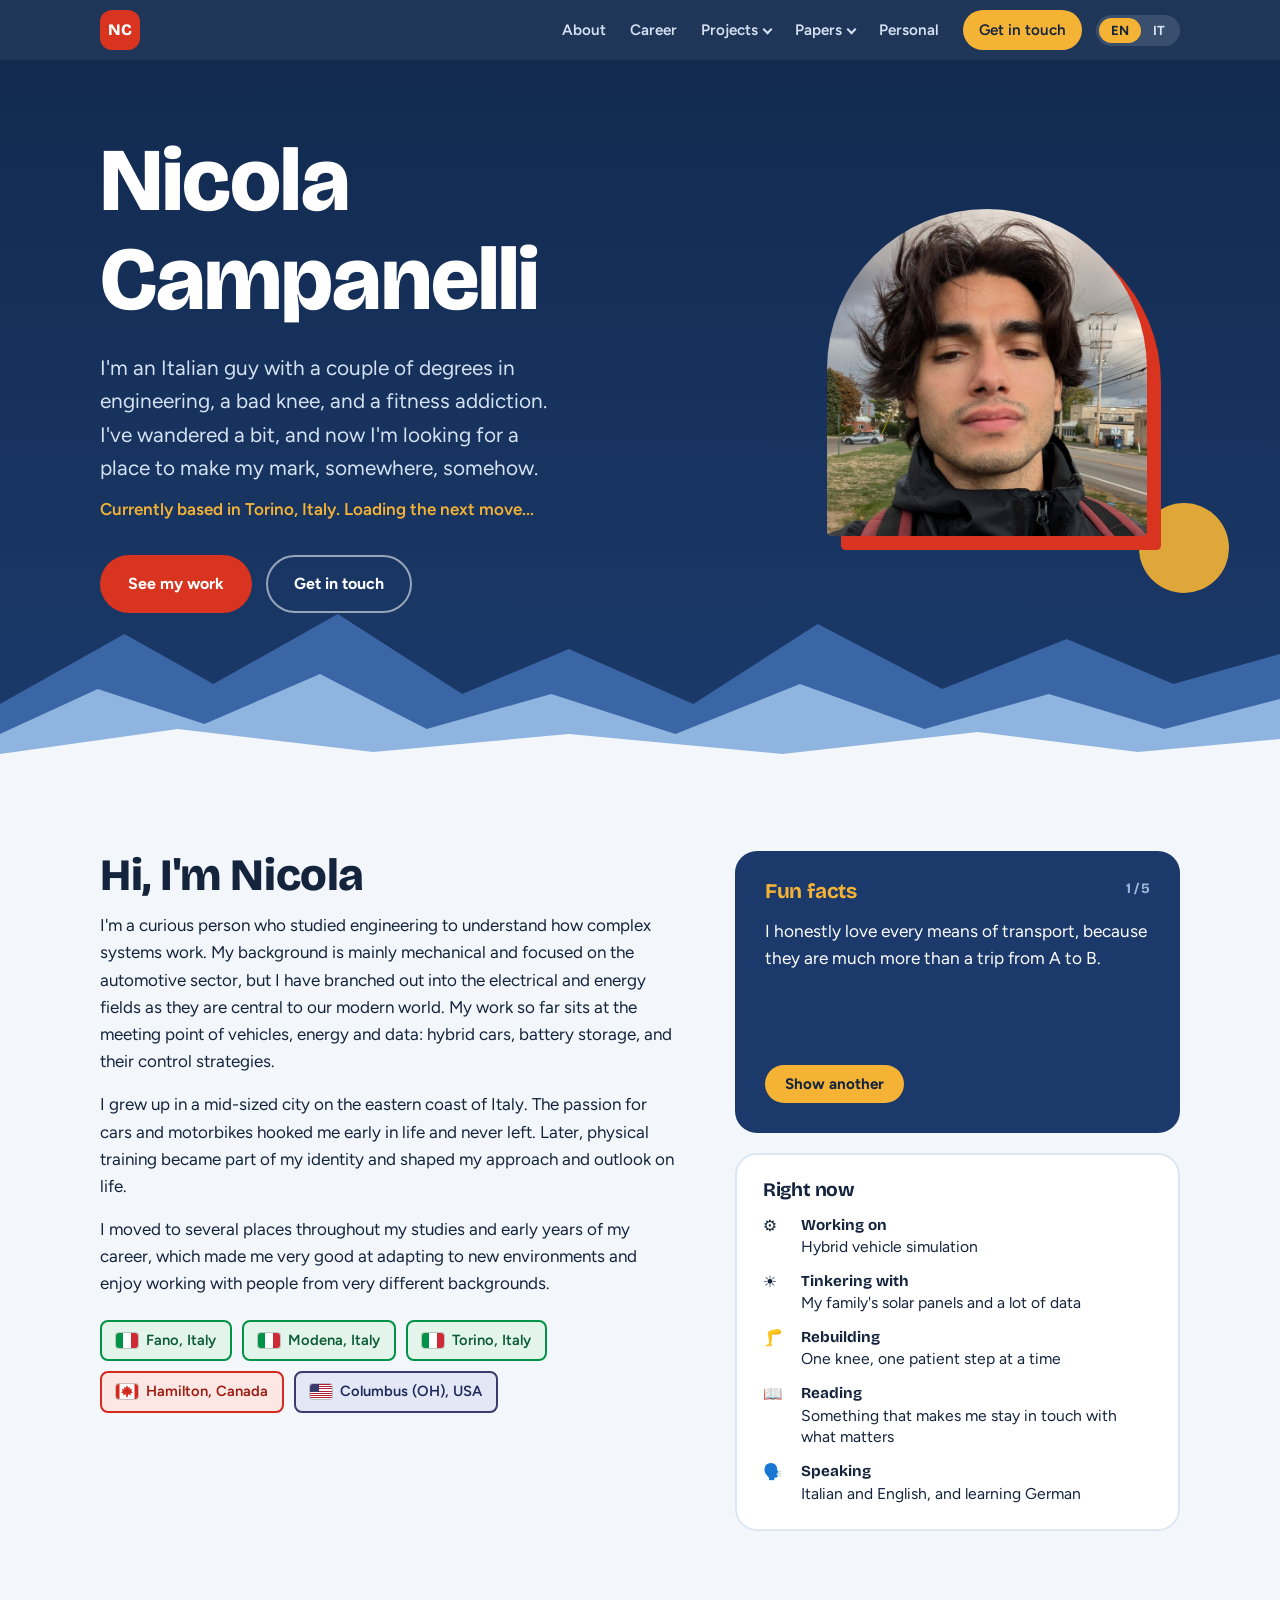
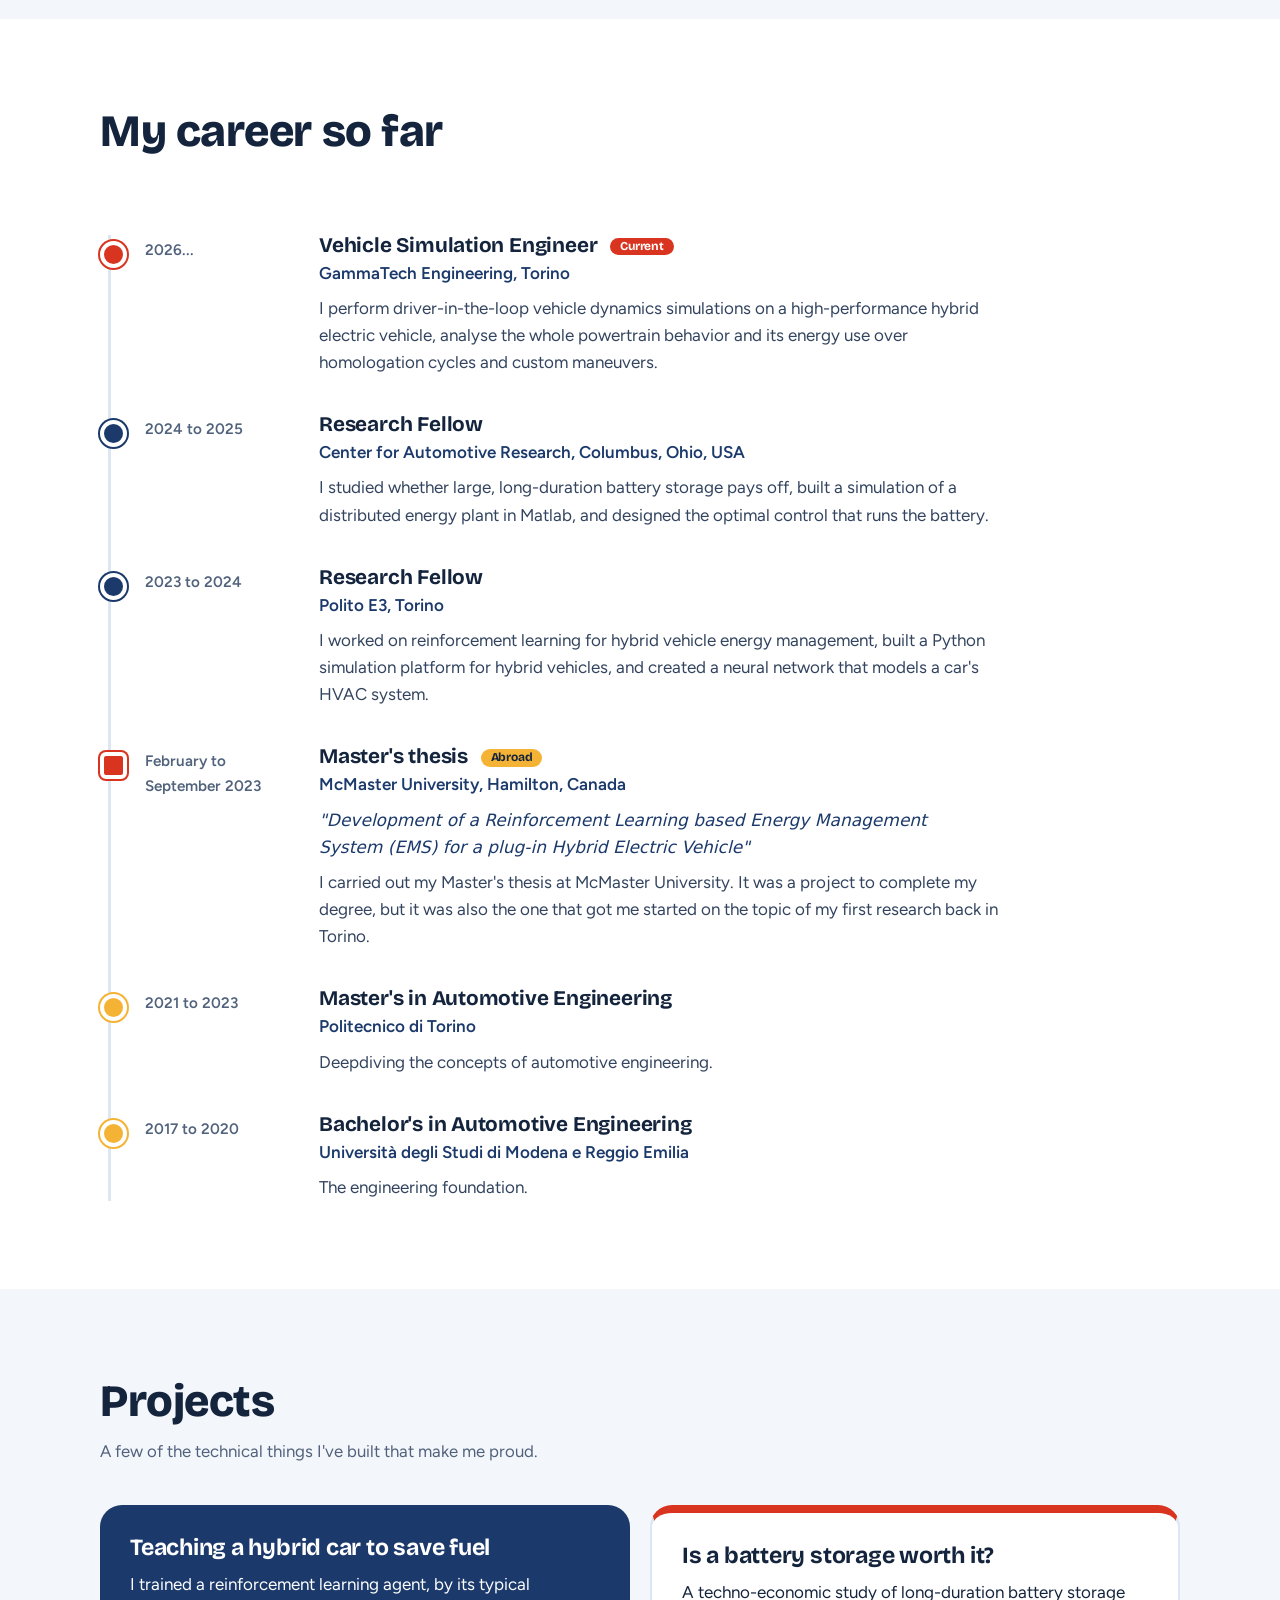
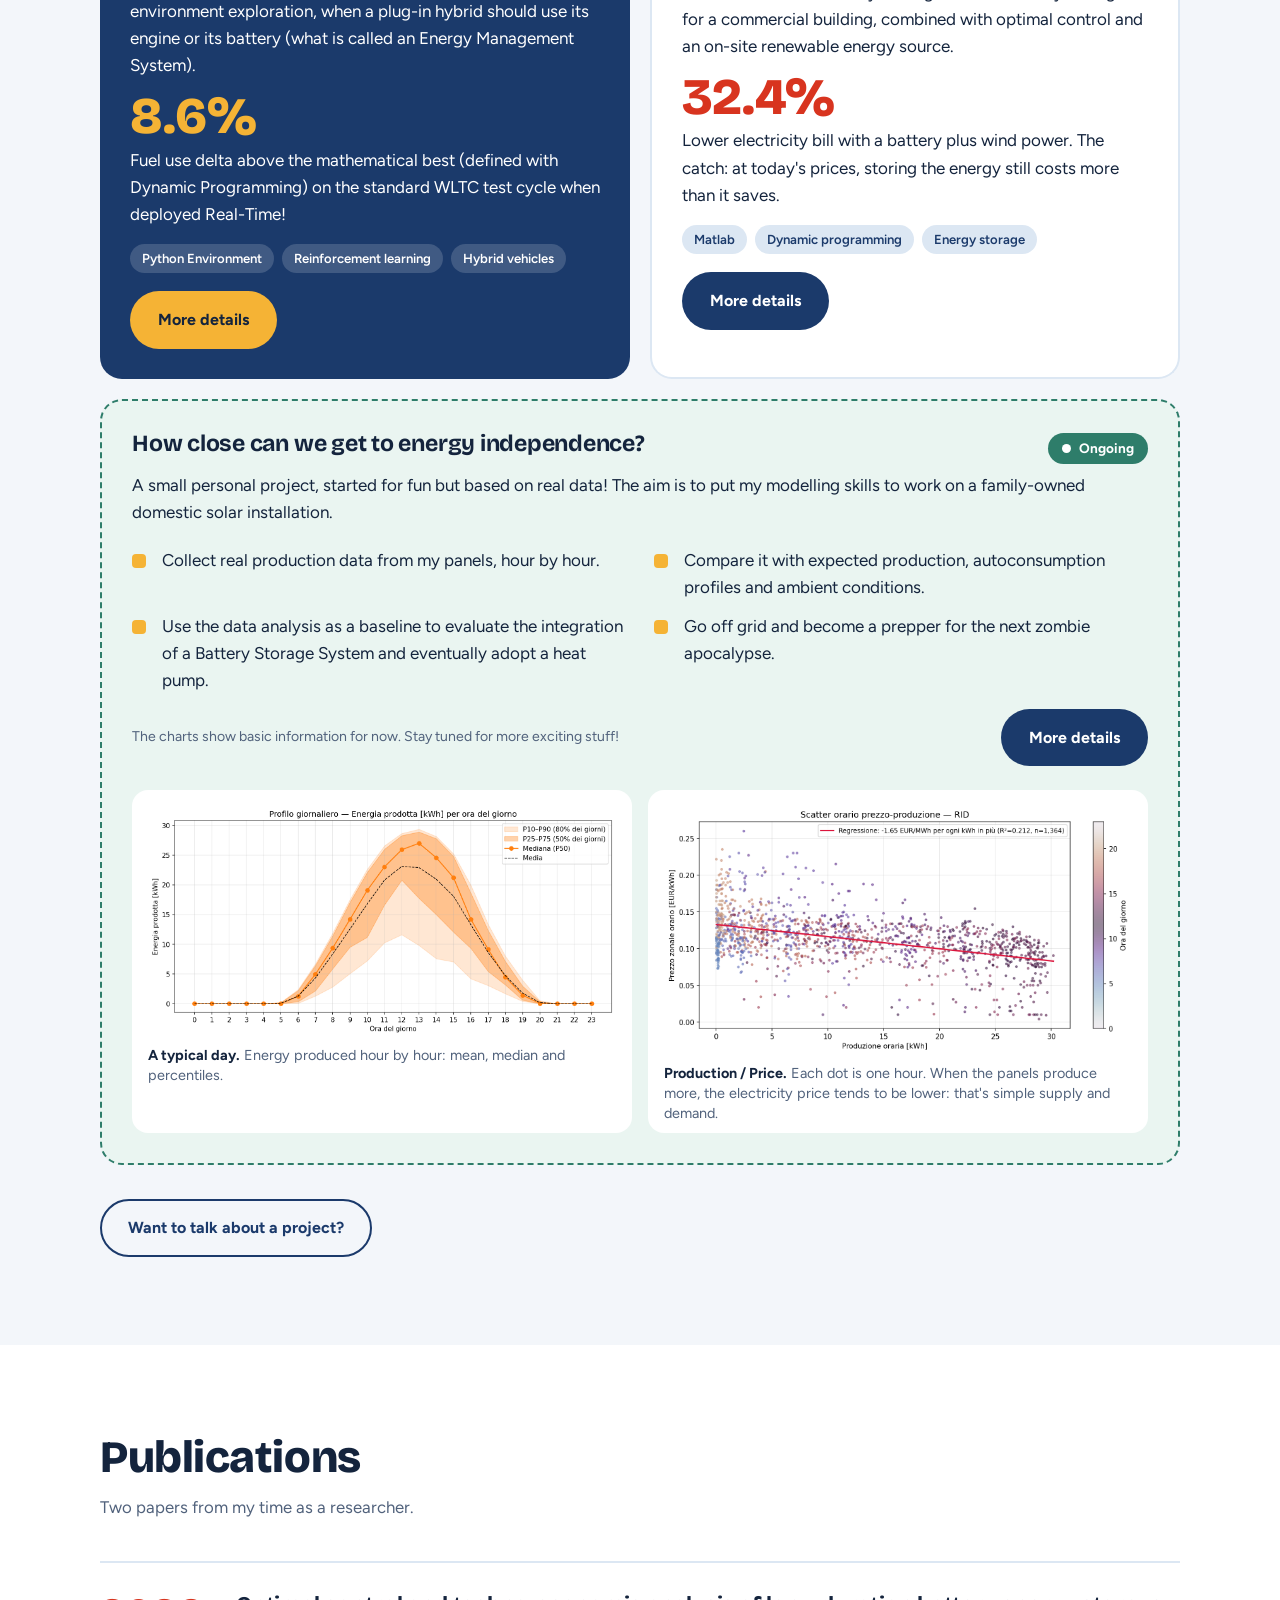
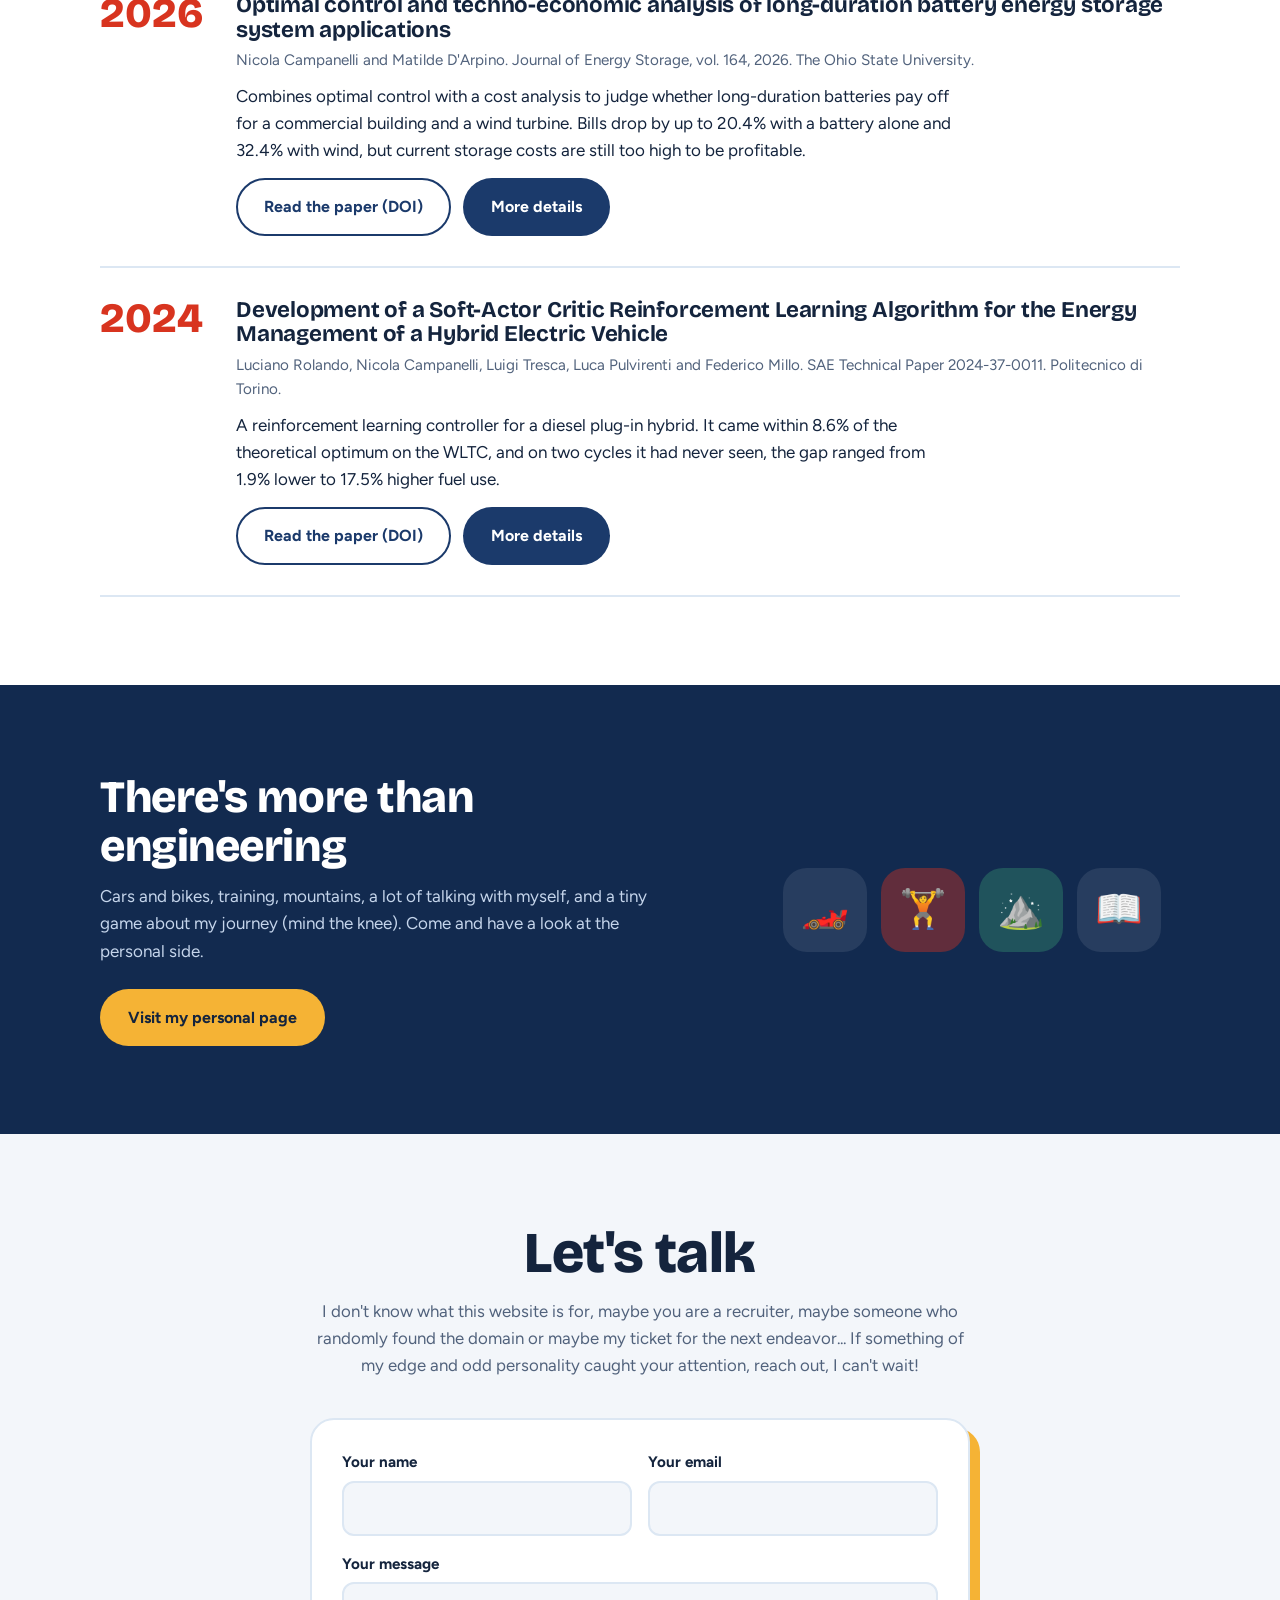
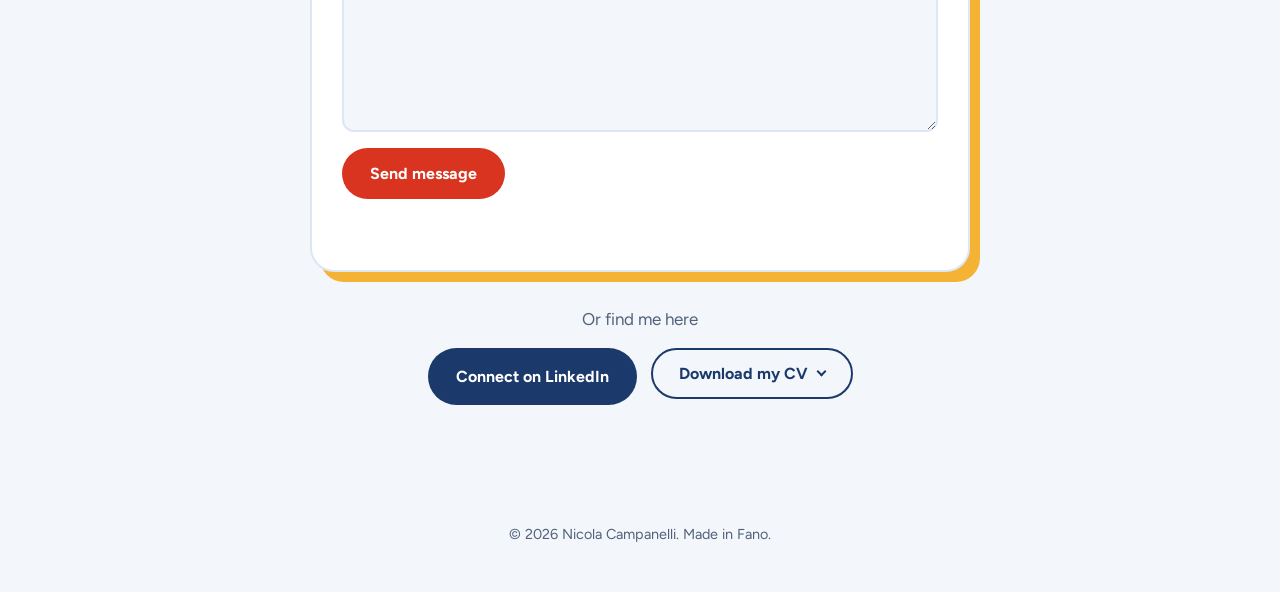
==== commit 5b7184d1: "Some tuning and tweaking" ====
--- a/index.html
+++ b/index.html
@@ -269,7 +269,13 @@
     <p class="or reveal" data-i18n="ix.ct.or">Or find me here</p>
     <div class="actions reveal">
       <a class="btn btn-dark" href="https://www.linkedin.com/in/nicola-campanelli" target="_blank" rel="noopener" data-i18n="ix.linkedin">Connect on LinkedIn</a>
-      <a class="btn btn-line" href="Nicola_Campanelli_CV.pdf" target="_blank" rel="noopener" data-i18n="ix.cv">Download my CV</a>
+      <div class="cv-menu" id="cv-menu">
+        <button type="button" class="btn btn-line cv-btn" aria-haspopup="true" aria-expanded="false" aria-controls="cv-list"><span data-i18n="ix.cv">Download my CV</span><i class="caret"></i></button>
+        <ul class="cv-list" id="cv-list">
+          <li><a href="Nicola_Campanelli_CV_Clean.pdf" download="Nicola_Campanelli_CV_Clean.pdf"><b data-i18n="ix.cv.clean">Clean CV</b><small data-i18n="ix.cv.clean.d">Single column, made in LaTeX</small></a></li>
+          <li><a href="Nicola_Campanelli_CV_Picture.pdf" download="Nicola_Campanelli_CV_Picture.pdf"><b data-i18n="ix.cv.pic">Picture CV</b><small data-i18n="ix.cv.pic.d">Two columns, with my profile picture</small></a></li>
+        </ul>
+      </div>
     </div>
   </div>
 </section>
--- a/css/site.css
+++ b/css/site.css
@@ -457,3 +457,19 @@
 .toc-proj.open>a:hover{background:var(--navy);color:#fff}
 
 .timeline .thesis-title{font-style:italic;color:var(--navy);margin-bottom:8px}
+
+/* ---------- CV drop-down ---------- */
+.cv-menu{position:relative;display:inline-block}
+.cv-btn .caret{margin-left:2px}
+.cv-menu:hover .caret,.cv-menu:focus-within .caret,.cv-menu.open .caret{transform:translateY(1px) rotate(-135deg)}
+.cv-list{position:absolute;z-index:30;top:calc(100% + 12px);left:50%;min-width:310px;list-style:none;text-align:left;background:#fff;border:2px solid var(--mist);border-radius:18px;padding:8px;box-shadow:0 16px 36px rgba(10,20,40,.25);opacity:0;visibility:hidden;transform:translate(-50%,8px);transition:opacity .2s,transform .2s,visibility .2s}
+.cv-list::before{content:"";position:absolute;left:0;right:0;top:-16px;height:16px}
+.cv-menu:hover .cv-list,.cv-menu:focus-within .cv-list,.cv-menu.open .cv-list{opacity:1;visibility:visible;transform:translate(-50%,0)}
+.cv-list a{display:block;text-decoration:none;color:var(--ink);padding:12px 16px;border-radius:12px;transition:background .15s,padding .15s}
+.cv-list a:hover,.cv-list a:focus-visible{background:var(--mist);padding-left:22px}
+.cv-list b{display:block;font-family:var(--display);font-size:1.05rem}
+.cv-list small{display:block;color:var(--muted);font-size:.88rem}
+@media(prefers-reduced-motion:reduce){.cv-list{transition:none}}
+
+button.cv-btn{background:transparent;color:var(--navy)}
+button.cv-btn:hover,.cv-menu:focus-within button.cv-btn{background:var(--navy);color:#fff}
